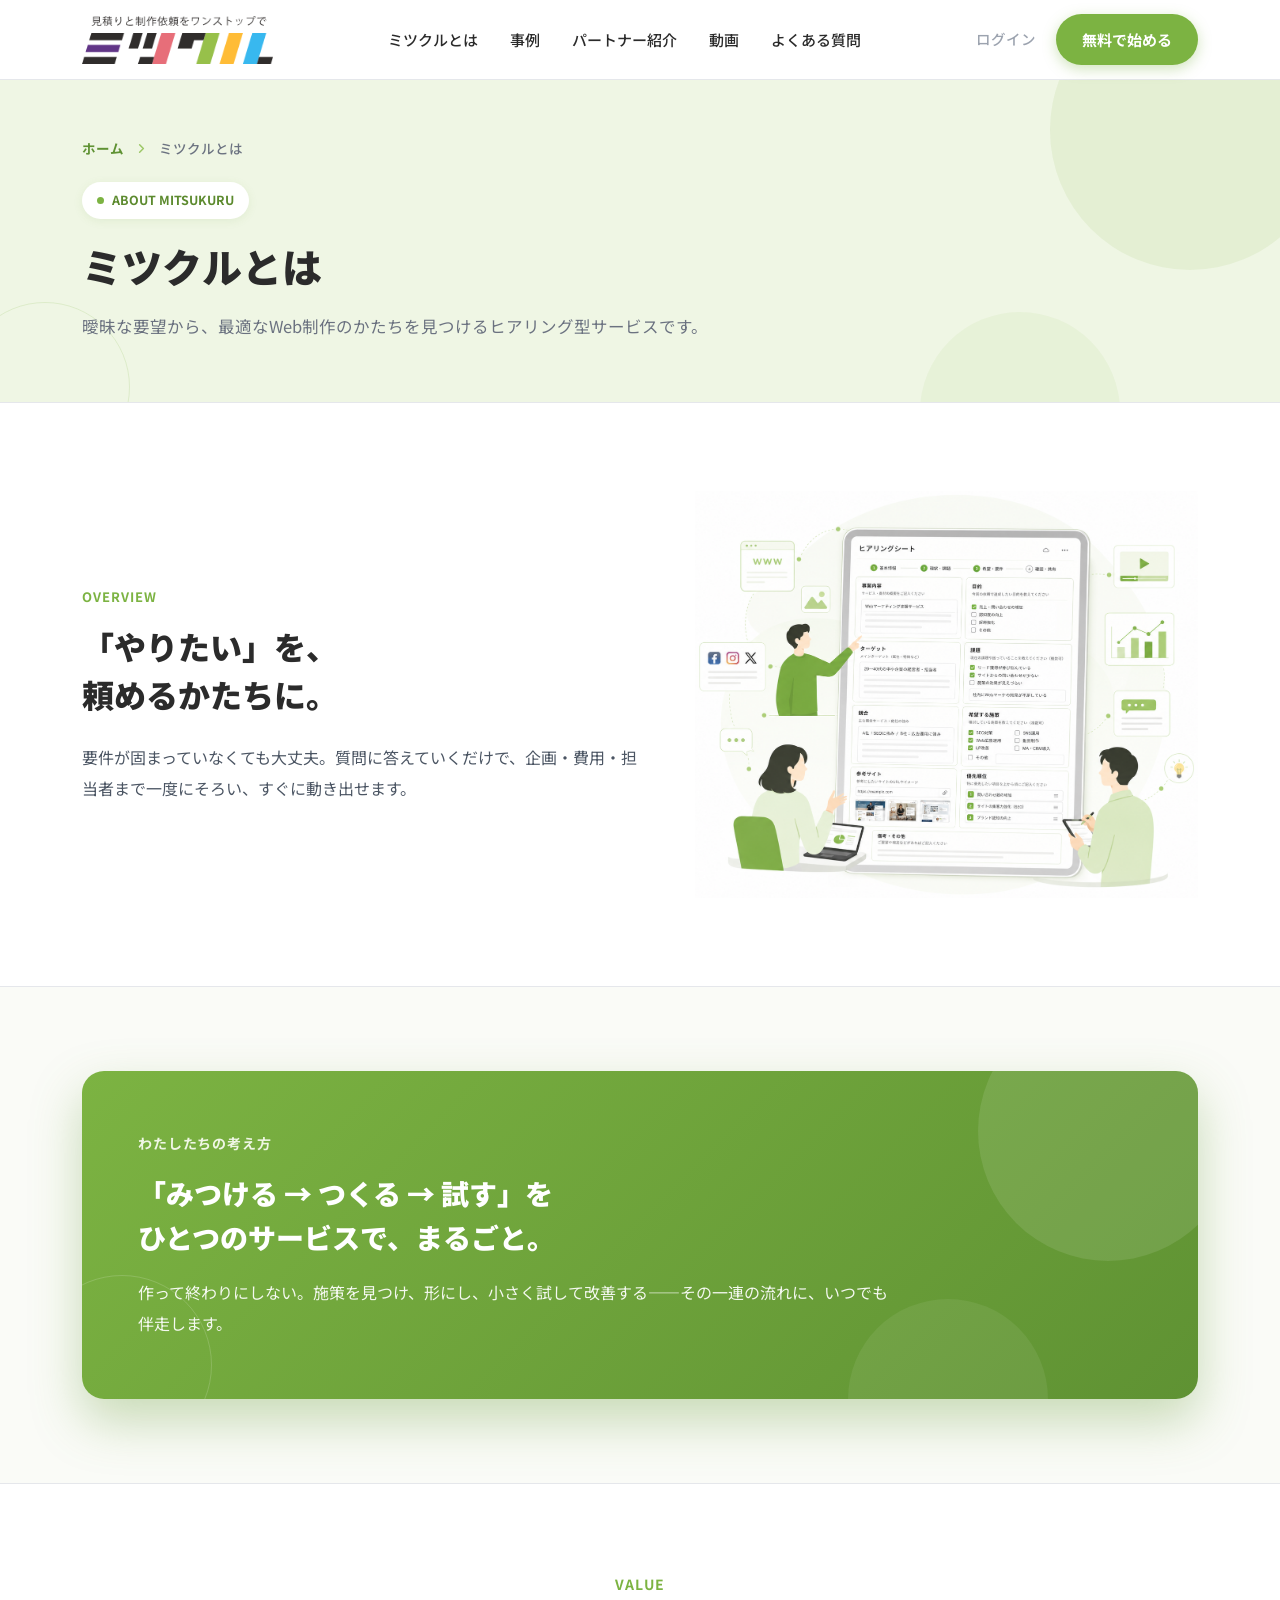
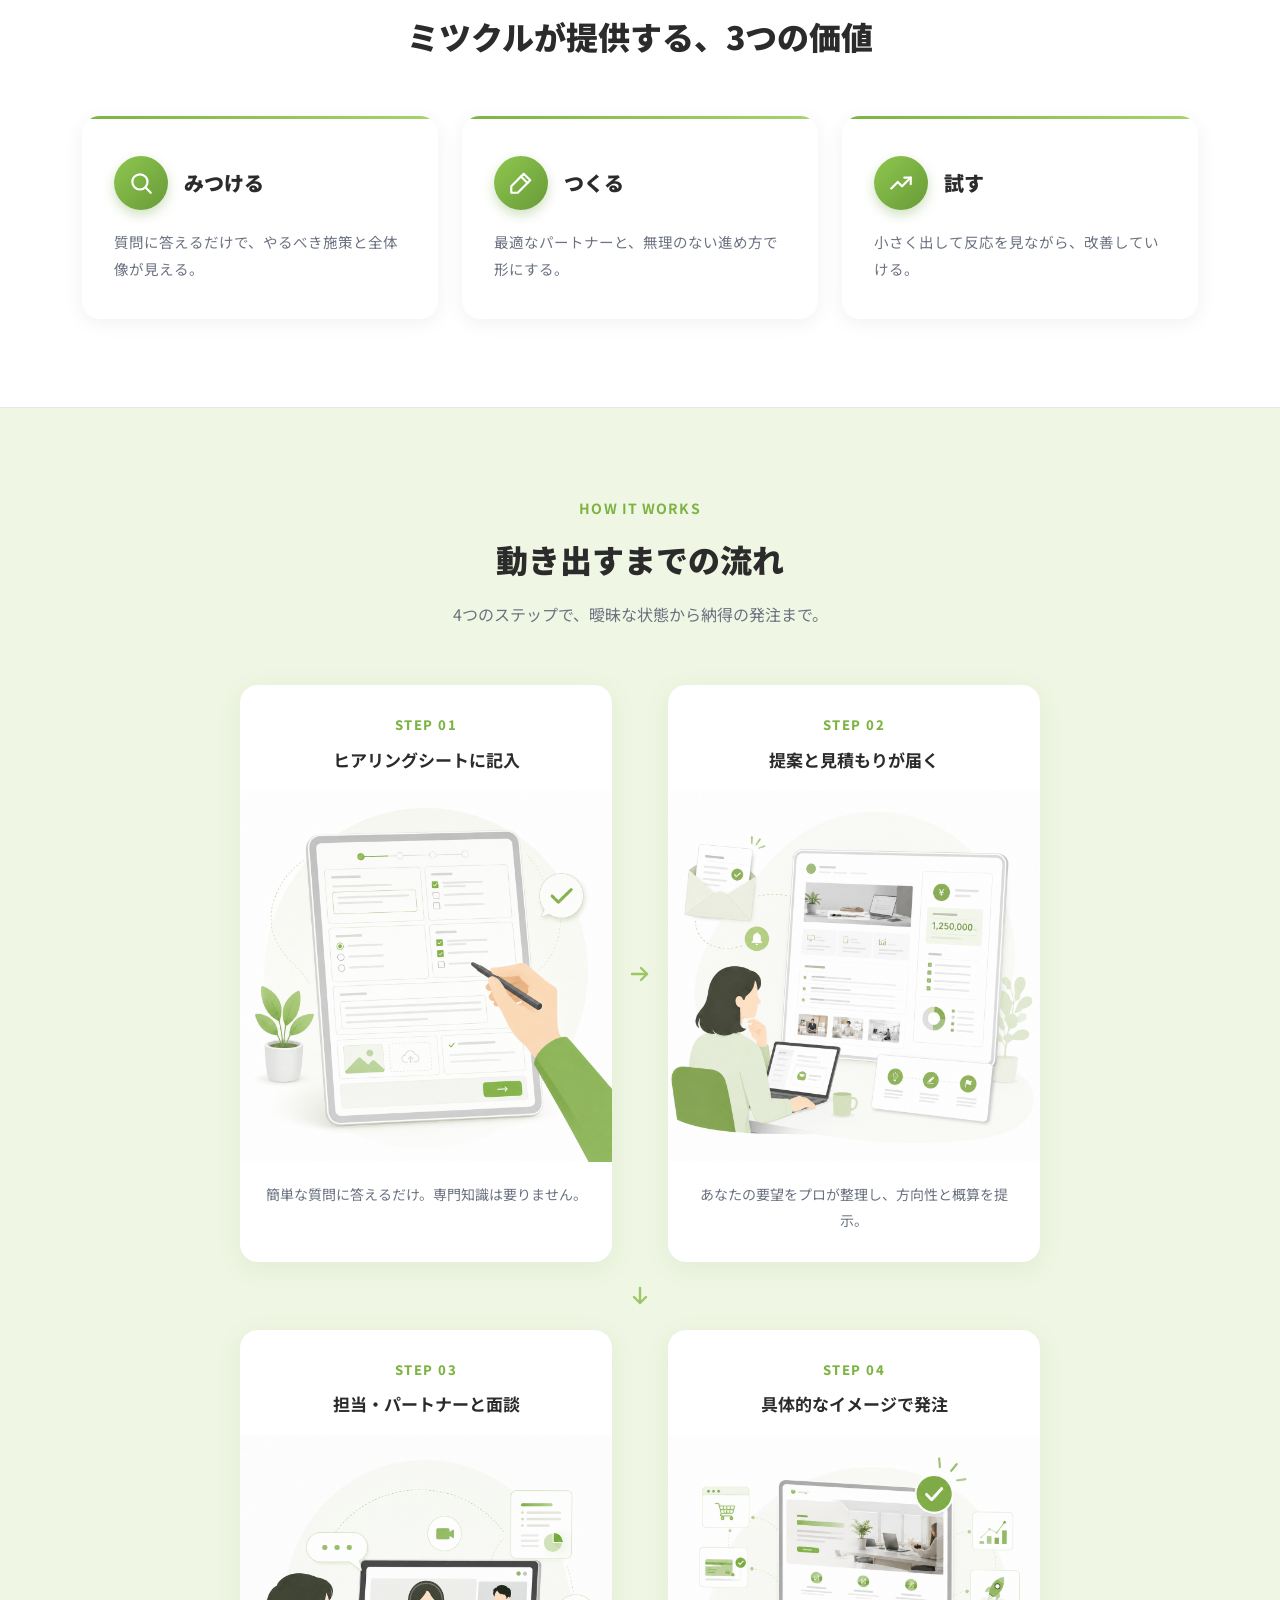
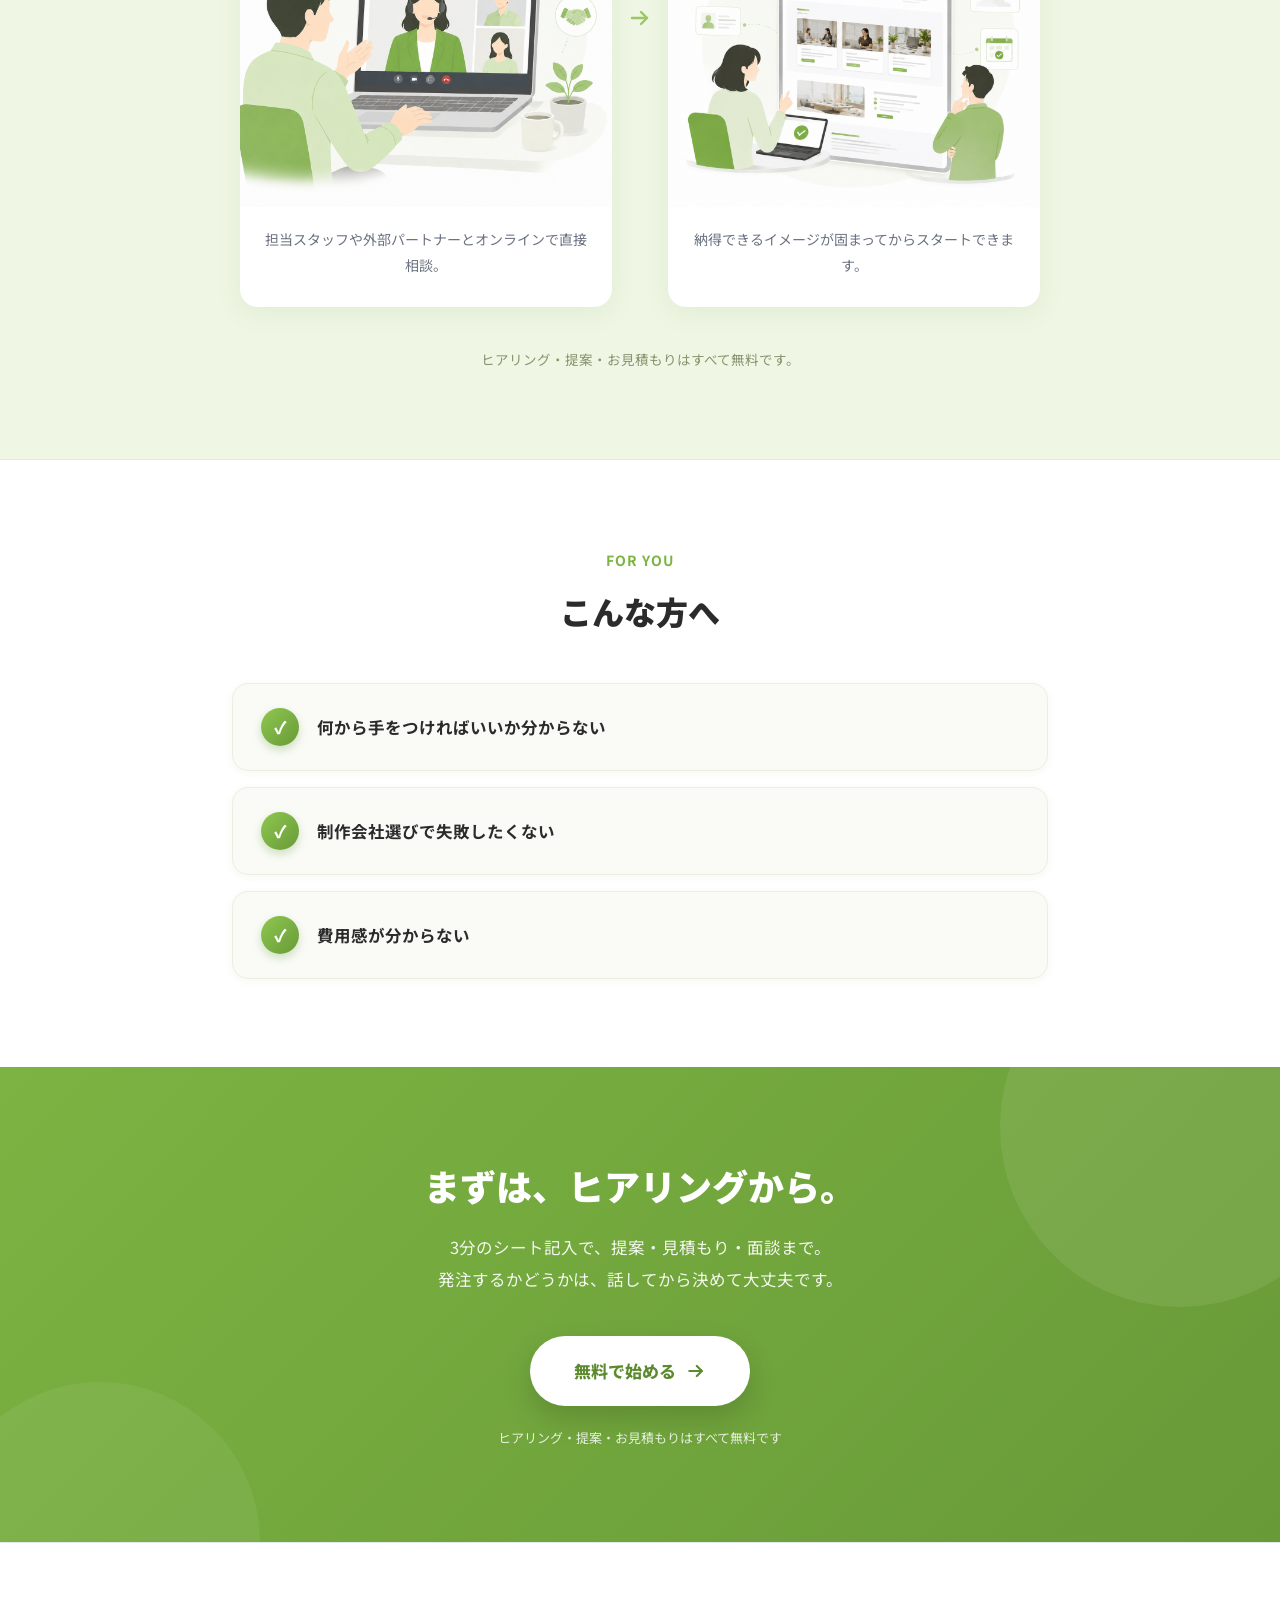
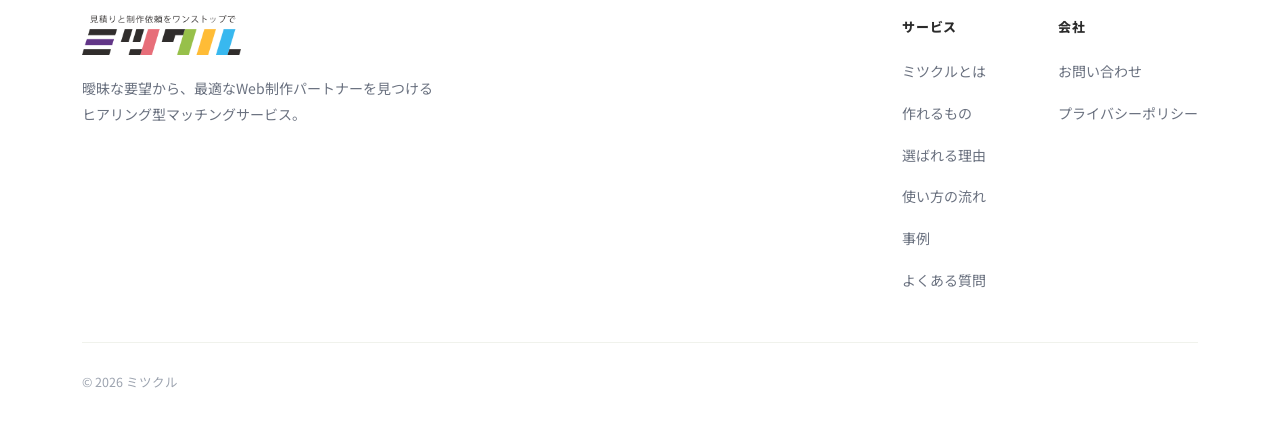
==== about.html @ 170dd008 "下層12ページを実装＋全ページのナビ／内部リンクを統一 公式ハンドオフバンドルの各 .dc.html（dc-runtime／support.js 依存）を、 support.js に依存しないクリーン" ====
<!DOCTYPE html>
<html lang="ja">
<head>
<meta charset="UTF-8">
<meta name="viewport" content="width=device-width, initial-scale=1.0">
<title>ミツクルとは｜ミツクル</title>
<link rel="preconnect" href="https://fonts.googleapis.com">
<link rel="preconnect" href="https://fonts.gstatic.com" crossorigin>
<link href="https://fonts.googleapis.com/css2?family=Noto+Sans+JP:wght@400;500;700;900&display=swap" rel="stylesheet">
<link rel="stylesheet" href="new_styles.css">
<style>
.about-overview { display: grid; grid-template-columns: 1.05fr 0.95fr; gap: 56px; align-items: center; }
.value-grid { display: grid; grid-template-columns: repeat(3, 1fr); gap: 24px; }
.flowgrid { max-width: 800px; margin: 0 auto; }
.flowrow { display: flex; align-items: stretch; justify-content: center; gap: 0; }
.flowrow .step { flex: 1 1 0; min-width: 0; }
.flowrow .arrow { flex: 0 0 56px; display: flex; align-items: center; justify-content: center; color: #9CC766; }
.flowdown { display: flex; align-items: center; justify-content: center; color: #9CC766; padding: 22px 0; }
@media (max-width: 880px) {
    .about-overview { grid-template-columns: 1fr; gap: 40px; }
    .value-grid { grid-template-columns: 1fr; }
  }
@media (max-width: 600px) {
    .flowrow { flex-direction: column; gap: 0; }
    .flowrow .step { flex: 1 1 auto; width: 100%; min-width: 0; }
    .flowrow .arrow { flex-basis: auto; padding: 12px 0; transform: rotate(90deg); }
    .flowdown { padding: 12px 0; transform: rotate(90deg); }
  }
</style>
</head>
<body>
<div style="font-family: 'Noto Sans JP', sans-serif; color: #2B2B2B; background: #ffffff; line-height: 1.8; -webkit-font-smoothing: antialiased;">

  <!-- ============ HEADER（グローバルナビ）============ -->
  <header style="position: sticky; top: 0; z-index: 50; background: rgba(255,255,255,0.88); backdrop-filter: blur(10px); border-bottom: 1px solid #E5E7EB;">
    <div style="max-width: 1180px; margin: 0 auto; padding: 14px 32px; display: flex; align-items: center; justify-content: space-between; gap: 28px;">
      <a href="index.html" style="display: flex; align-items: center; text-decoration: none; flex: none;">
        <img src="assets/logo.png" alt="ミツクル — 見積りと制作依頼をワンストップで" style="height: 48px; width: auto; display: block;">
      </a>

      <!-- 中央：メインナビ（デスクトップ） -->
      <nav class="gnav-desktop" style="display: flex; align-items: center; gap: 32px; font-size: 15px; font-weight: 500;">
        <a href="index.html" style="color: #2B2B2B; text-decoration: none; transition: color .18s ease;" style-hover="color: #7CB342;">ミツクルとは</a>
        <a href="cases.html" style="color: #2B2B2B; text-decoration: none; transition: color .18s ease;" style-hover="color: #7CB342;">事例</a>
        <a href="partners.html" style="color: #2B2B2B; text-decoration: none; transition: color .18s ease;" style-hover="color: #7CB342;">パートナー紹介</a>
        <a href="videos.html" style="color: #2B2B2B; text-decoration: none; transition: color .18s ease;" style-hover="color: #7CB342;">動画</a>
        <a href="index.html#faq" style="color: #2B2B2B; text-decoration: none; transition: color .18s ease;" style-hover="color: #7CB342;">よくある質問</a>
      </nav>

      <!-- 右側（デスクトップ） -->
      <div class="gnav-actions" style="display: flex; align-items: center; gap: 20px; flex: none;">
        <a href="login.html" style="font-size: 14.5px; font-weight: 500; color: #9CA3AF; text-decoration: none; transition: color .18s ease;" style-hover="color: #7CB342;">ログイン</a>
        <a href="hearing.html" style="font-size: 15px; font-weight: 700; color: #ffffff; background: #7CB342; padding: 12px 26px; border-radius: 9999px; text-decoration: none; box-shadow: 0 4px 14px rgba(124,179,66,0.35); transition: background .18s ease;" style-hover="background: #689A38;">無料で始める</a>
      </div>

      <!-- ハンバーガー（モバイル） -->
      <button type="button" aria-label="メニューを開く" aria-expanded="false" class="gnav-burger" style="display: none; flex: none; width: 44px; height: 44px; align-items: center; justify-content: center; background: transparent; border: none; cursor: pointer; padding: 0;">
        <span style="position: relative; display: block; width: 24px; height: 18px;">
          <span style="position: absolute; left: 0; top: 0px; width: 24px; height: 2.5px; border-radius: 2px; background: #2B2B2B; transition: transform .25s ease, top .25s ease, opacity .2s ease; transform: rotate(0deg);"></span>
          <span style="position: absolute; left: 0; top: 8px; width: 24px; height: 2.5px; border-radius: 2px; background: #2B2B2B; transition: opacity .2s ease; opacity: 1;"></span>
          <span style="position: absolute; left: 0; top: 16px; width: 24px; height: 2.5px; border-radius: 2px; background: #2B2B2B; transition: transform .25s ease, top .25s ease; transform: rotate(0deg);"></span>
        </span>
      </button>
    </div>

    <!-- モバイルメニュー（開閉） -->
    <div class="gnav-mobile" style="display: none; border-top: 1px solid #E5E7EB; background: #ffffff;">
      <nav style="max-width: 1180px; margin: 0 auto; padding: 12px 24px 24px; display: flex; flex-direction: column;">
        <a href="index.html" style="font-size: 16px; font-weight: 600; color: #2B2B2B; text-decoration: none; padding: 15px 6px; border-bottom: 1px solid #F0F2EC; transition: color .18s ease;" style-hover="color: #7CB342;">ミツクルとは</a>
        <a href="cases.html" style="font-size: 16px; font-weight: 600; color: #2B2B2B; text-decoration: none; padding: 15px 6px; border-bottom: 1px solid #F0F2EC; transition: color .18s ease;" style-hover="color: #7CB342;">事例</a>
        <a href="partners.html" style="font-size: 16px; font-weight: 600; color: #2B2B2B; text-decoration: none; padding: 15px 6px; border-bottom: 1px solid #F0F2EC; transition: color .18s ease;" style-hover="color: #7CB342;">パートナー紹介</a>
        <a href="videos.html" style="font-size: 16px; font-weight: 600; color: #2B2B2B; text-decoration: none; padding: 15px 6px; border-bottom: 1px solid #F0F2EC; transition: color .18s ease;" style-hover="color: #7CB342;">動画</a>
        <a href="index.html#faq" style="font-size: 16px; font-weight: 600; color: #2B2B2B; text-decoration: none; padding: 15px 6px; border-bottom: 1px solid #F0F2EC; transition: color .18s ease;" style-hover="color: #7CB342;">よくある質問</a>
        <a href="login.html" style="font-size: 16px; font-weight: 500; color: #9CA3AF; text-decoration: none; padding: 15px 6px; transition: color .18s ease;" style-hover="color: #7CB342;">ログイン</a>
        <a href="hearing.html" style="margin-top: 14px; text-align: center; font-size: 16px; font-weight: 700; color: #ffffff; background: #7CB342; padding: 15px 26px; border-radius: 9999px; text-decoration: none; box-shadow: 0 4px 14px rgba(124,179,66,0.35);" style-hover="background: #689A38;">無料で始める</a>
      </nav>
    </div>
  </header>

  <!-- ============ ページヘッダー（タイトル + パンくず）============ -->
  <section style="position: relative; overflow: hidden; background: #EFF6E4; border-bottom: 1px solid #E5E7EB;">
    <div style="position: absolute; top: -90px; right: -50px; width: 280px; height: 280px; border-radius: 50%; background: rgba(124,179,66,0.10); pointer-events: none;"></div>
    <div style="position: absolute; bottom: -110px; right: 160px; width: 200px; height: 200px; border-radius: 50%; background: rgba(124,179,66,0.07); pointer-events: none;"></div>
    <div style="position: absolute; bottom: -70px; left: -40px; width: 170px; height: 170px; border-radius: 50%; border: 1.5px solid rgba(124,179,66,0.16); pointer-events: none;"></div>
    <div style="position: relative; z-index: 1; max-width: 1180px; margin: 0 auto; padding: 56px 32px 60px;">
      <nav aria-label="パンくずリスト" style="display: flex; align-items: center; gap: 10px; font-size: 13.5px; font-weight: 500; color: #6B7280; margin-bottom: 22px;">
        <a href="index.html" style="color: #5F9233; text-decoration: none; font-weight: 700;" style-hover="text-decoration: underline;">ホーム</a>
        <svg width="15" height="15" viewBox="0 0 24 24" fill="none" stroke="#9CC766" stroke-width="2.4" stroke-linecap="round" stroke-linejoin="round" aria-hidden="true"><polyline points="9 6 15 12 9 18"></polyline></svg>
        <span style="color: #6B7280;">ミツクルとは</span>
      </nav>
      <div style="display: inline-flex; align-items: center; gap: 8px; background: #ffffff; color: #5C8A2E; font-size: 12.5px; font-weight: 700; padding: 7px 15px; border-radius: 9999px; margin-bottom: 18px; box-shadow: 0 2px 10px rgba(104,154,56,0.10);">
        <span style="width: 7px; height: 7px; border-radius: 50%; background: #7CB342;"></span>
        ABOUT MITSUKURU
      </div>
      <h1 style="font-size: 40px; font-weight: 900; line-height: 1.45; letter-spacing: 0.005em; margin: 0 0 16px;">ミツクルとは</h1>
      <p style="font-size: 16.5px; color: #6B7280; line-height: 1.9; margin: 0; max-width: 640px;">曖昧な要望から、最適なWeb制作のかたちを見つけるヒアリング型サービスです。</p>
    </div>
  </section>

  <!-- ============ 概要 ============ -->
  <section style="background: #ffffff;">
    <div style="max-width: 1180px; margin: 0 auto; padding: 88px 32px;">
      <div class="about-overview">
        <div>
          <div style="font-size: 13px; font-weight: 700; color: #7CB342; letter-spacing: 0.08em; margin-bottom: 14px;">OVERVIEW</div>
          <h2 style="font-size: 32px; font-weight: 900; line-height: 1.5; margin: 0 0 24px;">「やりたい」を、<br>頼めるかたちに。</h2>
          <p style="font-size: 16px; color: #4B5563; line-height: 1.95; margin: 0;">要件が固まっていなくても大丈夫。質問に答えていくだけで、企画・費用・担当者まで一度にそろい、すぐに動き出せます。</p>
        </div>
        <div style="position: relative;">
          <img src="assets/hero-illustration-trim.png" alt="ヒアリングシートを囲んでパートナーと協業し、成果物につなげていく様子" style="width: 100%; height: auto; display: block;">
        </div>
      </div>
    </div>
  </section>

  <!-- ============ 思想 ============ -->
  <section style="background: #FAFBF7; border-top: 1px solid #E5E7EB; border-bottom: 1px solid #E5E7EB;">
    <div style="max-width: 1180px; margin: 0 auto; padding: 84px 32px;">
      <div style="position: relative; overflow: hidden; background: linear-gradient(135deg, #7CB342 0%, #5F9233 100%); border-radius: 22px; padding: 60px 56px; box-shadow: 0 22px 50px rgba(104,154,56,0.34);">
        <div style="position: absolute; top: -70px; right: -40px; width: 260px; height: 260px; border-radius: 50%; background: rgba(255,255,255,0.10); pointer-events: none;"></div>
        <div style="position: absolute; bottom: -100px; right: 150px; width: 200px; height: 200px; border-radius: 50%; background: rgba(255,255,255,0.07); pointer-events: none;"></div>
        <div style="position: absolute; bottom: -56px; left: -50px; width: 180px; height: 180px; border-radius: 50%; border: 1.5px solid rgba(255,255,255,0.16); pointer-events: none;"></div>
        <div style="position: relative; z-index: 1; max-width: 760px;">
          <div style="font-size: 14px; font-weight: 700; color: #EFF6E4; letter-spacing: 0.06em; margin-bottom: 16px;">わたしたちの考え方</div>
          <p style="font-size: 28px; font-weight: 900; line-height: 1.55; color: #ffffff; margin: 0 0 18px;">「みつける → つくる → 試す」を<br>ひとつのサービスで、まるごと。</p>
          <p style="font-size: 16px; line-height: 1.95; color: rgba(255,255,255,0.92); margin: 0;">作って終わりにしない。施策を見つけ、形にし、小さく試して改善する——その一連の流れに、いつでも伴走します。</p>
        </div>
      </div>
    </div>
  </section>

  <!-- ============ 提供価値（3つの価値）============ -->
  <section style="background: #ffffff;">
    <div style="max-width: 1180px; margin: 0 auto; padding: 88px 32px;">
      <div style="text-align: center; margin-bottom: 56px;">
        <div style="font-size: 14px; font-weight: 700; color: #7CB342; letter-spacing: 0.08em; margin-bottom: 14px;">VALUE</div>
        <h2 style="font-size: 32px; font-weight: 900; line-height: 1.5; margin: 0;">ミツクルが提供する、3つの価値</h2>
      </div>
      <div class="value-grid">

        <!-- みつける -->
        <div style="position: relative; overflow: hidden; background: #ffffff; border-radius: 18px; padding: 40px 32px 36px; box-shadow: 0 4px 20px rgba(0,0,0,0.06); transition: box-shadow .28s ease, transform .28s ease;" style-hover="box-shadow: 0 16px 36px rgba(124,179,66,0.20); transform: translateY(-4px);"><div style="position: absolute; top: 0; left: 0; right: 0; height: 3px; background: linear-gradient(90deg, #7CB342 0%, #A8D26C 100%);"></div>
          <div style="display: flex; align-items: center; gap: 16px; margin-bottom: 18px;">
            <div style="flex: none; width: 54px; height: 54px; border-radius: 50%; background: linear-gradient(135deg, #8FC74F 0%, #689A38 100%); box-shadow: 0 5px 12px rgba(104,154,56,0.30); display: flex; align-items: center; justify-content: center;">
              <svg width="26" height="26" viewBox="0 0 24 24" fill="none" stroke="#ffffff" stroke-width="2" stroke-linecap="round" stroke-linejoin="round"><circle cx="11" cy="11" r="7"></circle><line x1="16" y1="16" x2="21" y2="21"></line></svg>
            </div>
            <h3 style="font-size: 20px; font-weight: 900; margin: 0;">みつける</h3>
          </div>
          <p style="font-size: 14.5px; color: #6B7280; line-height: 1.9; margin: 0;">質問に答えるだけで、やるべき施策と全体像が見える。</p>
        </div>

        <!-- つくる -->
        <div style="position: relative; overflow: hidden; background: #ffffff; border-radius: 18px; padding: 40px 32px 36px; box-shadow: 0 4px 20px rgba(0,0,0,0.06); transition: box-shadow .28s ease, transform .28s ease;" style-hover="box-shadow: 0 16px 36px rgba(124,179,66,0.20); transform: translateY(-4px);"><div style="position: absolute; top: 0; left: 0; right: 0; height: 3px; background: linear-gradient(90deg, #7CB342 0%, #A8D26C 100%);"></div>
          <div style="display: flex; align-items: center; gap: 16px; margin-bottom: 18px;">
            <div style="flex: none; width: 54px; height: 54px; border-radius: 50%; background: linear-gradient(135deg, #8FC74F 0%, #689A38 100%); box-shadow: 0 5px 12px rgba(104,154,56,0.30); display: flex; align-items: center; justify-content: center;">
              <svg width="26" height="26" viewBox="0 0 24 24" fill="none" stroke="#ffffff" stroke-width="2" stroke-linecap="round" stroke-linejoin="round"><path d="M14.5 3.5 L20.5 9.5 L9 21 L3 21 L3 15 Z"></path><line x1="12" y1="6" x2="18" y2="12"></line></svg>
            </div>
            <h3 style="font-size: 20px; font-weight: 900; margin: 0;">つくる</h3>
          </div>
          <p style="font-size: 14.5px; color: #6B7280; line-height: 1.9; margin: 0;">最適なパートナーと、無理のない進め方で形にする。</p>
        </div>

        <!-- 試す -->
        <div style="position: relative; overflow: hidden; background: #ffffff; border-radius: 18px; padding: 40px 32px 36px; box-shadow: 0 4px 20px rgba(0,0,0,0.06); transition: box-shadow .28s ease, transform .28s ease;" style-hover="box-shadow: 0 16px 36px rgba(124,179,66,0.20); transform: translateY(-4px);"><div style="position: absolute; top: 0; left: 0; right: 0; height: 3px; background: linear-gradient(90deg, #7CB342 0%, #A8D26C 100%);"></div>
          <div style="display: flex; align-items: center; gap: 16px; margin-bottom: 18px;">
            <div style="flex: none; width: 54px; height: 54px; border-radius: 50%; background: linear-gradient(135deg, #8FC74F 0%, #689A38 100%); box-shadow: 0 5px 12px rgba(104,154,56,0.30); display: flex; align-items: center; justify-content: center;">
              <svg width="26" height="26" viewBox="0 0 24 24" fill="none" stroke="#ffffff" stroke-width="2" stroke-linecap="round" stroke-linejoin="round"><polyline points="3 17 9 11 13 15 21 7"></polyline><polyline points="15 7 21 7 21 13"></polyline></svg>
            </div>
            <h3 style="font-size: 20px; font-weight: 900; margin: 0;">試す</h3>
          </div>
          <p style="font-size: 14.5px; color: #6B7280; line-height: 1.9; margin: 0;">小さく出して反応を見ながら、改善していける。</p>
        </div>

      </div>
    </div>
  </section>

  <!-- ============ 流れ ============ -->
  <section style="background: #EFF6E4; border-top: 1px solid #E5E7EB; border-bottom: 1px solid #E5E7EB;">
    <div style="max-width: 1180px; margin: 0 auto; padding: 88px 32px;">
      <div style="text-align: center; margin-bottom: 56px;">
        <div style="font-size: 14px; font-weight: 700; color: #7CB342; letter-spacing: 0.08em; margin-bottom: 14px;">HOW IT WORKS</div>
        <h2 style="font-size: 32px; font-weight: 900; line-height: 1.5; margin: 0 0 16px;">動き出すまでの流れ</h2>
        <p style="font-size: 16px; color: #6B7280; line-height: 1.9; margin: 0;">4つのステップで、曖昧な状態から納得の発注まで。</p>
      </div>

      <div class="flowgrid">
        <div class="flowrow">
          <div class="step" style="display: flex; flex-direction: column; overflow: hidden; background: #ffffff; border-radius: 18px; box-shadow: 0 6px 24px rgba(104,154,56,0.10);">
            <div style="text-align: center; padding: 28px 22px 18px;">
              <div style="font-size: 13px; font-weight: 800; letter-spacing: 0.12em; color: #7CB342; margin-bottom: 10px;">STEP 01</div>
              <h3 style="font-size: 17px; font-weight: 700; line-height: 1.5; margin: 0; word-break: keep-all;">ヒアリングシートに記入</h3>
            </div>
            <div style="width: 100%; overflow: hidden; background: #F6FAEF;">
              <img src="assets/step-01.png" alt="タブレットにペンでヒアリングシートを記入するイメージ" style="width: 100%; height: auto; display: block;">
            </div>
            <p style="text-align: center; padding: 20px 22px 28px; font-size: 14px; color: #6B7280; line-height: 1.85; margin: 0;">簡単な質問に答えるだけ。専門知識は要りません。</p>
          </div>
          <div class="arrow" aria-hidden="true">
            <svg width="24" height="24" viewBox="0 0 24 24" fill="none" stroke="currentColor" stroke-width="2.4" stroke-linecap="round" stroke-linejoin="round"><line x1="4" y1="12" x2="19" y2="12"></line><polyline points="13 6 19 12 13 18"></polyline></svg>
          </div>
          <div class="step" style="display: flex; flex-direction: column; overflow: hidden; background: #ffffff; border-radius: 18px; box-shadow: 0 6px 24px rgba(104,154,56,0.10);">
            <div style="text-align: center; padding: 28px 22px 18px;">
              <div style="font-size: 13px; font-weight: 800; letter-spacing: 0.12em; color: #7CB342; margin-bottom: 10px;">STEP 02</div>
              <h3 style="font-size: 17px; font-weight: 700; line-height: 1.5; margin: 0; word-break: keep-all;">提案と見積もりが届く</h3>
            </div>
            <div style="width: 100%; overflow: hidden; background: #F6FAEF;">
              <img src="assets/step-02.png" alt="提案画面と見積金額が表示されたイメージ" style="width: 100%; height: auto; display: block;">
            </div>
            <p style="text-align: center; padding: 20px 22px 28px; font-size: 14px; color: #6B7280; line-height: 1.85; margin: 0;">あなたの要望をプロが整理し、方向性と概算を提示。</p>
          </div>
        </div>

        <div class="flowdown" aria-hidden="true">
          <svg width="24" height="24" viewBox="0 0 24 24" fill="none" stroke="currentColor" stroke-width="2.4" stroke-linecap="round" stroke-linejoin="round"><line x1="12" y1="4" x2="12" y2="19"></line><polyline points="6 13 12 19 18 13"></polyline></svg>
        </div>

        <div class="flowrow">
          <div class="step" style="display: flex; flex-direction: column; overflow: hidden; background: #ffffff; border-radius: 18px; box-shadow: 0 6px 24px rgba(104,154,56,0.10);">
            <div style="text-align: center; padding: 28px 22px 18px;">
              <div style="font-size: 13px; font-weight: 800; letter-spacing: 0.12em; color: #7CB342; margin-bottom: 10px;">STEP 03</div>
              <h3 style="font-size: 17px; font-weight: 700; line-height: 1.5; margin: 0; word-break: keep-all;">担当・パートナーと面談</h3>
            </div>
            <div style="width: 100%; overflow: hidden; background: #F6FAEF;">
              <img src="assets/step-03.png" alt="ビデオ通話で面談しているイメージ" style="width: 100%; height: auto; display: block;">
            </div>
            <p style="text-align: center; padding: 20px 22px 28px; font-size: 14px; color: #6B7280; line-height: 1.85; margin: 0;">担当スタッフや外部パートナーとオンラインで直接相談。</p>
          </div>
          <div class="arrow" aria-hidden="true">
            <svg width="24" height="24" viewBox="0 0 24 24" fill="none" stroke="currentColor" stroke-width="2.4" stroke-linecap="round" stroke-linejoin="round"><line x1="4" y1="12" x2="19" y2="12"></line><polyline points="13 6 19 12 13 18"></polyline></svg>
          </div>
          <div class="step" style="display: flex; flex-direction: column; overflow: hidden; background: #ffffff; border-radius: 18px; box-shadow: 0 6px 24px rgba(104,154,56,0.10);">
            <div style="text-align: center; padding: 28px 22px 18px;">
              <div style="font-size: 13px; font-weight: 800; letter-spacing: 0.12em; color: #7CB342; margin-bottom: 10px;">STEP 04</div>
              <h3 style="font-size: 17px; font-weight: 700; line-height: 1.5; margin: 0; word-break: keep-all;">具体的なイメージで発注</h3>
            </div>
            <div style="width: 100%; overflow: hidden; background: #F6FAEF;">
              <img src="assets/step-04.png" alt="2人で完成イメージを確認しているイメージ" style="width: 100%; height: auto; display: block;">
            </div>
            <p style="text-align: center; padding: 20px 22px 28px; font-size: 14px; color: #6B7280; line-height: 1.85; margin: 0;">納得できるイメージが固まってからスタートできます。</p>
          </div>
        </div>
      </div>

      <p style="text-align: center; font-size: 13.5px; color: #88936F; margin: 40px 0 0;">ヒアリング・提案・お見積もりはすべて無料です。</p>
    </div>
  </section>

  <!-- ============ こんな方へ（チェックリスト）============ -->
  <section style="background: #ffffff;">
    <div style="max-width: 880px; margin: 0 auto; padding: 88px 32px;">
      <div style="text-align: center; margin-bottom: 48px;">
        <div style="font-size: 14px; font-weight: 700; color: #7CB342; letter-spacing: 0.08em; margin-bottom: 14px;">FOR YOU</div>
        <h2 style="font-size: 32px; font-weight: 900; line-height: 1.5; margin: 0;">こんな方へ</h2>
      </div>
      <div style="display: flex; flex-direction: column; gap: 16px;">
        <div style="display: flex; align-items: center; gap: 18px; background: #FAFBF7; border: 1px solid #EAEFE0; border-radius: 16px; padding: 24px 28px; box-shadow: 0 2px 10px rgba(104,154,56,0.06);">
          <span style="flex: none; width: 38px; height: 38px; border-radius: 50%; background: linear-gradient(135deg, #8FC74F 0%, #689A38 100%); color: #ffffff; display: flex; align-items: center; justify-content: center; font-size: 17px; font-weight: 900; box-shadow: 0 4px 10px rgba(104,154,56,0.30);">✓</span>
          <span style="font-size: 16.5px; font-weight: 700; color: #2B2B2B; line-height: 1.6;">何から手をつければいいか分からない</span>
        </div>
        <div style="display: flex; align-items: center; gap: 18px; background: #FAFBF7; border: 1px solid #EAEFE0; border-radius: 16px; padding: 24px 28px; box-shadow: 0 2px 10px rgba(104,154,56,0.06);">
          <span style="flex: none; width: 38px; height: 38px; border-radius: 50%; background: linear-gradient(135deg, #8FC74F 0%, #689A38 100%); color: #ffffff; display: flex; align-items: center; justify-content: center; font-size: 17px; font-weight: 900; box-shadow: 0 4px 10px rgba(104,154,56,0.30);">✓</span>
          <span style="font-size: 16.5px; font-weight: 700; color: #2B2B2B; line-height: 1.6;">制作会社選びで失敗したくない</span>
        </div>
        <div style="display: flex; align-items: center; gap: 18px; background: #FAFBF7; border: 1px solid #EAEFE0; border-radius: 16px; padding: 24px 28px; box-shadow: 0 2px 10px rgba(104,154,56,0.06);">
          <span style="flex: none; width: 38px; height: 38px; border-radius: 50%; background: linear-gradient(135deg, #8FC74F 0%, #689A38 100%); color: #ffffff; display: flex; align-items: center; justify-content: center; font-size: 17px; font-weight: 900; box-shadow: 0 4px 10px rgba(104,154,56,0.30);">✓</span>
          <span style="font-size: 16.5px; font-weight: 700; color: #2B2B2B; line-height: 1.6;">費用感が分からない</span>
        </div>
      </div>
    </div>
  </section>

  <!-- ============ 末尾CTA（トップページから継承）============ -->
  <section style="position: relative; overflow: hidden; background: linear-gradient(135deg, #7CB342 0%, #689A38 100%);">
    <div style="position: absolute; top: -120px; right: -80px; width: 360px; height: 360px; border-radius: 50%; background: rgba(255,255,255,0.08); pointer-events: none;"></div>
    <div style="position: absolute; bottom: -160px; left: -60px; width: 320px; height: 320px; border-radius: 50%; background: rgba(255,255,255,0.06); pointer-events: none;"></div>
    <div style="position: relative; z-index: 1; max-width: 760px; margin: 0 auto; padding: 92px 32px; text-align: center;">
      <h2 style="font-size: 36px; font-weight: 900; line-height: 1.45; color: #ffffff; margin: 0 0 20px;">まずは、ヒアリングから。</h2>
      <p style="font-size: 16.5px; line-height: 1.95; color: rgba(255,255,255,0.92); margin: 0 0 40px;">3分のシート記入で、提案・見積もり・面談まで。<br>発注するかどうかは、話してから決めて大丈夫です。</p>
      <a href="hearing.html" style="display: inline-flex; align-items: center; gap: 10px; background: #ffffff; color: #5C8A2E; font-size: 17px; font-weight: 800; text-decoration: none; padding: 20px 44px; border-radius: 9999px; box-shadow: 0 12px 30px rgba(0,0,0,0.16); transition: transform .2s ease, box-shadow .2s ease;" style-hover="transform: translateY(-3px); box-shadow: 0 18px 40px rgba(0,0,0,0.22);">
        無料で始める
        <svg width="20" height="20" viewBox="0 0 24 24" fill="none" stroke="currentColor" stroke-width="2.6" stroke-linecap="round" stroke-linejoin="round"><line x1="4" y1="12" x2="19" y2="12"></line><polyline points="13 6 19 12 13 18"></polyline></svg>
      </a>
      <p style="font-size: 13px; color: rgba(255,255,255,0.82); margin: 20px 0 0;">ヒアリング・提案・お見積もりはすべて無料です</p>
    </div>
  </section>

  <!-- ============ FOOTER（トップページから継承）============ -->
  <footer style="background: #ffffff; border-top: 1px solid #E5E7EB;">
    <div style="max-width: 1180px; margin: 0 auto; padding: 72px 32px 40px;">
      <div class="footer-grid">
        <div style="max-width: 360px;">
          <img src="assets/logo.png" alt="ミツクル" style="height: 40px; width: auto; display: block; margin-bottom: 20px;">
          <p style="font-size: 14px; color: #6B7280; line-height: 1.9; margin: 0;">曖昧な要望から、最適なWeb制作パートナーを見つけるヒアリング型マッチングサービス。</p>
        </div>
        <div class="footer-links">
          <div>
            <div style="font-size: 13px; font-weight: 800; letter-spacing: 0.06em; color: #2B2B2B; margin-bottom: 18px;">サービス</div>
            <ul style="list-style: none; margin: 0; padding: 0; display: flex; flex-direction: column; gap: 13px;">
              <li><a href="about.html" style="font-size: 14px; color: #6B7280; text-decoration: none; transition: color .18s ease;" style-hover="color: #7CB342;">ミツクルとは</a></li>
              <li><a href="#" style="font-size: 14px; color: #6B7280; text-decoration: none; transition: color .18s ease;" style-hover="color: #7CB342;">作れるもの</a></li>
              <li><a href="#" style="font-size: 14px; color: #6B7280; text-decoration: none; transition: color .18s ease;" style-hover="color: #7CB342;">選ばれる理由</a></li>
              <li><a href="#" style="font-size: 14px; color: #6B7280; text-decoration: none; transition: color .18s ease;" style-hover="color: #7CB342;">使い方の流れ</a></li>
              <li><a href="cases.html" style="font-size: 14px; color: #6B7280; text-decoration: none; transition: color .18s ease;" style-hover="color: #7CB342;">事例</a></li>
              <li><a href="index.html#faq" style="font-size: 14px; color: #6B7280; text-decoration: none; transition: color .18s ease;" style-hover="color: #7CB342;">よくある質問</a></li>
            </ul>
          </div>
          <div>
            <div style="font-size: 13px; font-weight: 800; letter-spacing: 0.06em; color: #2B2B2B; margin-bottom: 18px;">会社</div>
            <ul style="list-style: none; margin: 0; padding: 0; display: flex; flex-direction: column; gap: 13px;">
              <li><a href="#" style="font-size: 14px; color: #6B7280; text-decoration: none; transition: color .18s ease;" style-hover="color: #7CB342;">お問い合わせ</a></li>
              <li><a href="#" style="font-size: 14px; color: #6B7280; text-decoration: none; transition: color .18s ease;" style-hover="color: #7CB342;">プライバシーポリシー</a></li>
            </ul>
          </div>
        </div>
      </div>
      <div style="border-top: 1px solid #F0F2EC; margin-top: 48px; padding-top: 28px; font-size: 12.5px; color: #9CA3AF;">© 2026 ミツクル</div>
    </div>
  </footer>

</div>
<script src="script.js"></script>
</body>
</html>
---- new_styles.css ----
/* =========================================================
   ミツクル LP — styles.css
   設計：モバイルファースト（BP: 768px / 1024px、補助 600px）
   デザインシステム: .claude/skills/mitsukuru-design
   ========================================================= */

:root{
  --green:        #7CB342;
  --green-dark:   #689A38;
  --green-deep:   #5F9233;
  --green-deeper: #5C8A2E;
  --green-mid:    #9CC766;
  --green-soft:   #A8D26C;
  --green-050:    #FAFBF7;
  --green-100:    #EFF6E4;
  --green-150:    #F6FAEF;
  --green-200:    #E4F0D2;
  --line:    #E5E7EB;
  --line-2:  #EAEFE0;
  --line-3:  #F0F2EC;
  --ink:    #2B2B2B;
  --muted:  #6B7280;
  --hint:   #9CA3AF;
  --maxw:   1180px;
  --font: "Noto Sans JP", system-ui, -apple-system, sans-serif;
  --grad-badge: linear-gradient(135deg, #8FC74F 0%, #689A38 100%);
}

/* ---- reset / base ---- */
*{ box-sizing:border-box; margin:0; padding:0; }
html{ scroll-behavior:smooth; }
body{ font-family:var(--font); color:var(--ink); background:#fff; line-height:1.8; font-size:16px; -webkit-font-smoothing:antialiased; }
::selection{ background:#C9E3A6; }
img{ max-width:100%; display:block; }
a{ color:inherit; text-decoration:none; }
ul,ol{ list-style:none; }
.sprite{ position:absolute; }
:where(a,button):focus-visible{ outline:2px solid var(--green); outline-offset:3px; border-radius:6px; }
.icon{ display:inline-block; width:1em; height:1em; vertical-align:middle; flex-shrink:0; fill:none; }

/* ---- layout ---- */
.container{ max-width:var(--maxw); margin:0 auto; padding:0 20px; }
.container--narrow{ max-width:720px; }
.section{ padding:64px 0; }
.section#works{margin:0;}
.section--soft{ background:var(--green-050); border-top:1px solid var(--line); border-bottom:1px solid var(--line); }
.section--mint{ background:var(--green-100); border-top:1px solid var(--line); border-bottom:1px solid var(--line); }
.section__head{ text-align:center; margin-bottom:40px; }
.eyebrow{ font-size:13px; font-weight:700; color:var(--green); letter-spacing:.08em; margin:0 0 12px; }
.section__title,.post_content h2.section__title{ font-size:27px; font-weight:900; line-height:1.45; color:var(--ink); margin:0; }
.section__lead{ font-size:15.5px; color:var(--muted); line-height:1.9; margin:14px auto 0; max-width:640px; letter-spacing:0; }
.section__cta{ text-align:center; margin-top:44px; }

/* ---- buttons ---- */
.btn{ display:inline-flex; align-items:center; justify-content:center; gap:10px; font-weight:700; border-radius:9999px; padding:14px 30px; font-size:15px; cursor:pointer; border:none; white-space:nowrap; transition:transform .2s ease, box-shadow .2s ease, background .2s ease, color .2s ease, border-color .2s ease; }
.btn:active{ transform:translateY(0); }
.btn .icon{ width:19px; height:19px; }
.btn--sm{ padding:11px 22px; font-size:14px; }
.btn--lg{ padding:16px 36px; font-size:16px; }
.btn--xl{ padding:19px 42px; font-size:17px; font-weight:800; }
.btn--primary{ background:var(--green); color:#fff; box-shadow:0 8px 22px rgba(124,179,66,.35); }
.btn--primary:hover{ background:var(--green-dark); transform:translateY(-2px); }
.btn--grad{ background:linear-gradient(135deg, var(--green) 0%, var(--green-deep) 100%); box-shadow:0 10px 26px rgba(124,179,66,.36); }
.btn--grad:hover{ transform:translateY(-3px); box-shadow:0 16px 32px rgba(124,179,66,.42); }
.btn--ghost{ background:#fff; color:var(--ink); border:1.5px solid var(--line); box-shadow:none; }
.btn--ghost:hover{ border-color:var(--green); color:var(--green-deeper); }
.btn--white{ background:#fff; color:var(--green-deeper); box-shadow:0 12px 30px rgba(0,0,0,.14); }
.btn--white:hover{ transform:translateY(-3px); box-shadow:0 18px 40px rgba(0,0,0,.22); }
.btn-row{ display:flex; flex-wrap:wrap; gap:14px; }

/* ---- shared bits ---- */
.eyebrow + .section__title{ margin-top:0; }
.ic-badge{ flex:none; width:52px; height:52px; border-radius:50%; background:var(--grad-badge); box-shadow:0 5px 12px rgba(104,154,56,.30); display:flex; align-items:center; justify-content:center; color:#fff; }
.ic-badge .icon{ width:26px; height:26px; }
.ic-badge--sm{ width:46px; height:46px; }
.ic-badge--sm .icon{ width:23px; height:23px; }
.tag{ display:inline-block; font-size:12px; font-weight:700; color:var(--green-deep); background:var(--green-100); border-radius:999px; padding:5px 14px; }
.card-hover{ transition:box-shadow .28s ease, transform .28s ease; }

/* =========================================================
   ヘッダー
   ========================================================= */
.site-header{ position:sticky; top:0; z-index:50; background:rgba(255,255,255,.88); backdrop-filter:blur(10px); border-bottom:1px solid var(--line); }
.site-header__inner{ display:flex; align-items:center; justify-content:space-between; gap:20px; padding:14px 0; }
.logo img{ height:36px; width:auto; }
.nav{ display:none; }
.nav__list{ display:flex; align-items:center; gap:28px; font-size:15px; font-weight:500; }
.nav__list a:hover{ color:var(--green-deeper); }
.nav__sp a{ font-weight:700; }
.nav__cta{ color:#fff; }
.nav-toggle{ display:inline-flex; align-items:center; justify-content:center; background:none; border:none; color:var(--ink); cursor:pointer; padding:4px; }
.nav-toggle .icon{ width:28px; height:28px; }
.nav-toggle__close{ display:none; }
.site-header.is-nav-open .nav-toggle__open{ display:none; }
.site-header.is-nav-open .nav-toggle__close{ display:inline-block; }

@media (max-width:767.98px){
  .site-header.is-nav-open .nav{ display:block; position:absolute; top:100%; left:0; right:0; background:rgba(255,255,255,.98); backdrop-filter:blur(10px); border-bottom:1px solid var(--line); box-shadow:0 12px 26px rgba(0,0,0,.08); }
  .site-header.is-nav-open .nav__list{ flex-direction:column; align-items:stretch; gap:0; padding:8px 20px 18px; }
  .site-header.is-nav-open .nav__list > li > a{ display:block; padding:14px 4px; border-bottom:1px solid var(--line); font-size:15px; }
  .site-header.is-nav-open .nav__cta{ margin-top:14px; border-bottom:none; justify-content:center; }
}

/* =========================================================
   ヒーロー
   ========================================================= */
.hero{ padding:40px 0 48px; }
.hero__inner{ display:grid; gap:28px; align-items:center; }
.badge{ display:inline-flex; align-items:center; gap:8px; background:var(--green-100); color:var(--green-deeper); font-size:13px; font-weight:700; padding:8px 16px; border-radius:9999px; margin-bottom:22px; }
.badge__dot{ width:7px; height:7px; border-radius:50%; background:var(--green); }
.hero__title{ font-size:30px; font-weight:900; line-height:1.45; letter-spacing:.005em; margin:0 0 22px; word-break:keep-all; }
.hero__title .hl{ color:var(--green); }
.hero__lead{ font-size:16px; color:var(--muted); line-height:1.9; margin:0 0 30px; max-width:480px; }
.ticks{ display:flex; flex-wrap:wrap; gap:20px; margin-top:28px; color:var(--muted); font-size:13px; font-weight:500; }
.ticks li{ display:inline-flex; align-items:center; gap:7px; }
.ticks .icon{ width:16px; height:16px; color:var(--green); }
.hero__figure{ margin:0; }
.hero__figure img{ width:100%; height:auto; }
.btn-row .btn{ flex:1 1 100%; }

/* =========================================================
   お悩み / 価値バナー
   ========================================================= */
.pain-grid{ display:grid; grid-template-columns:repeat(auto-fit, minmax(270px,1fr)); gap:24px; }
.pain-card{ position:relative; overflow:hidden; background:#fff; border-radius:18px; padding:36px 28px 32px; box-shadow:0 4px 20px rgba(0,0,0,.06); transition:box-shadow .28s ease, transform .28s ease; }
.pain-card:hover{ box-shadow:0 16px 36px rgba(124,179,66,.20); transform:translateY(-4px); }
.pain-card__bar{ position:absolute; top:0; left:0; right:0; height:3px; background:linear-gradient(90deg, var(--green) 0%, var(--green-soft) 100%); }
.pain-card__head{ display:flex; align-items:center; gap:16px; margin-bottom:18px; }
.pain-card__head h3{ font-size:17px; font-weight:700; line-height:1.5; margin:0;}
.pain-card__thumb{ aspect-ratio:4/3; border-radius:12px; overflow:hidden; background:var(--green-150); margin-bottom:20px; }
.pain-card__thumb img{ width:100%; height:100%; object-fit:cover; }
.pain-card p{ font-size:14.5px; color:var(--muted); line-height:1.9; }

.bridge{ position:relative; overflow:hidden; margin-top:48px; background:linear-gradient(135deg, var(--green) 0%, var(--green-deep) 100%); border-radius:22px; padding:44px 40px; display:grid; gap:28px; align-items:center; box-shadow:0 22px 50px rgba(104,154,56,.34); }
.bridge__deco{ position:absolute; top:-70px; right:-40px; width:260px; height:260px; border-radius:50%; background:rgba(255,255,255,.10); pointer-events:none; }
.bridge__text{ position:relative; z-index:1; }
.bridge__label{ font-size:14px; font-weight:700; color:var(--green-100); letter-spacing:.06em; margin-bottom:12px; }
.bridge__lead{ font-size:23px; font-weight:900; line-height:1.55; color:#fff; }
.bridge .btn{ position:relative; z-index:1; justify-self:start; }

/* =========================================================
   作れるもの
   ========================================================= */
.make-grid,.post_content .make-grid{ display:grid; grid-template-columns:repeat(auto-fit, minmax(280px,1fr)); gap:24px; padding:0; }
.make-card{ overflow:hidden; background:#fff; border-radius:18px; box-shadow:0 4px 20px rgba(0,0,0,.06); transition:box-shadow .28s ease, transform .28s ease; }
.make-card:hover{ box-shadow:0 16px 36px rgba(124,179,66,.20); transform:translateY(-4px); }
.make-card__thumb{ aspect-ratio:320/220; overflow:hidden; }
.make-card__thumb img{ width:100%; height:100%; object-fit:cover; }
.make-card__body{ padding:22px 26px 28px; }
.make-card__head{ display:flex; align-items:center; gap:14px; padding-bottom:12px; }
.make-card__head h3{ font-size:15px; font-weight:700; line-height:1.45; word-break:keep-all;margin:0; }
.make-card p{ font-size:14px; color:var(--muted); line-height:1.85; }

/* =========================================================
   選ばれる理由
   ========================================================= */
.why-grid,.post_content .why-grid{ display:grid; grid-template-columns:repeat(auto-fit, minmax(290px,1fr)); gap:24px; padding:0;}
.why-card{ position:relative; overflow:hidden; background:#fff; border-radius:18px; padding:34px 32px; box-shadow:0 6px 24px rgba(104,154,56,.10); transition:box-shadow .28s ease, transform .28s ease; }
.why-card:hover{ box-shadow:0 18px 40px rgba(124,179,66,.22); transform:translateY(-5px); }
.why-card__num{ position:absolute; top:10px; right:22px; font-size:80px; font-weight:900; line-height:1; color:var(--green-200); letter-spacing:-.03em; pointer-events:none; }
.why-card__inner{ position:relative; z-index:1; }
.why-card__head{ display:flex; align-items:center; gap:14px; margin-bottom:16px; }
.why-card__head p{ display:none;}
.why-card__head h3{ font-size:17px; font-weight:700; line-height:1.45; word-break:keep-all; margin:0; }
.why-card__thumb{ aspect-ratio:4/3; border-radius:12px; overflow:hidden; margin:0; padding-bottom:18px;}
.why-card__thumb img{ width:100%; height:100%; object-fit:cover; object-position:top; }
.why-card p{ font-size:14.5px; color:var(--muted); line-height:1.9; }

/* =========================================================
   使い方の流れ（縦タイムライン → デスクトップで横並び）
   ========================================================= */
.flow,.post_content .flow{ display:flex; flex-direction:column; align-items:center; max-width:520px; margin:0 auto; padding:0; }
.step{ width:100%; display:flex; flex-direction:column; overflow:hidden; background:#fff; border-radius:18px; box-shadow:0 6px 24px rgba(104,154,56,.10); }
.step__head{ text-align:center; padding:26px 22px 16px; }
.step__no{ display:block; font-size:13px; font-weight:800; letter-spacing:.12em; color:var(--green); margin-bottom:10px; }
.step__head h3{ font-size:17px; font-weight:700; line-height:1.5; word-break:keep-all; margin:0; }
.step__head p{display:none;}
.step__thumb{ background:var(--green-150); }
.step__thumb img{ width:100%; height:auto; }
.step p{ text-align:center; padding:20px 22px 26px; font-size:14px; color:var(--muted); line-height:1.85; }
.flow__arrow{ display:flex; align-items:center; justify-content:center; color:var(--green-mid); padding:14px 0; }
.flow__arrow .icon{ width:26px; height:26px; transform:rotate(90deg); }
.flow__note{ text-align:center; font-size:13.5px; color:var(--hint); margin-top:36px; }

/* =========================================================
   事例（Before → After）
   ========================================================= */
.case-grid,.post_content .case-grid{ display:grid; grid-template-columns:repeat(auto-fit, minmax(290px,1fr)); gap:24px; padding:0; }
.case-card{ overflow:hidden; background:#fff; border-radius:18px; box-shadow:0 6px 24px rgba(104,154,56,.10); transition:box-shadow .28s ease, transform .28s ease; }
.case-card:hover{ box-shadow:0 18px 40px rgba(124,179,66,.22); transform:translateY(-5px); }
.case-card__thumb{ aspect-ratio:4/3; overflow:hidden; background:var(--green-150); }
.case-card__thumb img{ width:100%; height:100%; object-fit:cover; object-position:top; }
.case-card__body{ padding:24px 26px 26px; }
.case-card__body .tag{ margin-bottom:18px; }
.ba{ display:flex; align-items:center; gap:12px; }
.ba__col{ flex:1; }
.ba__label{ display:block; font-size:11px; font-weight:700; letter-spacing:.06em; margin-bottom:4px; }
.ba__label--before{ color:#B0B7A6; }
.ba__label--after{ color:var(--green); }
.ba__text{ font-size:14.5px; font-weight:700; line-height:1.5; color:#374151; }
.ba__text--after{ color:var(--green-deep); }
.ba__arrow{ flex:none; width:20px; height:20px; color:var(--green-mid); }
.case-card__client{ border-top:1px solid var(--line-3); margin-top:22px; padding-top:16px; font-size:12.5px; color:var(--hint); }

/* =========================================================
   パートナー
   ========================================================= */
.partner-grid,.post_content .partner-grid{ display:grid; grid-template-columns:repeat(2, 1fr); gap:22px; }
.partner-card{ display:flex; flex-direction:column; align-items:center; text-align:center; background:#fff; border-radius:18px; padding:30px 18px; box-shadow:0 6px 24px rgba(104,154,56,.10); transition:box-shadow .28s ease, transform .28s ease; }
.partner-card:hover{ box-shadow:0 18px 40px rgba(124,179,66,.22); transform:translateY(-5px); }
.partner-card__avatar{ width:80px; height:80px; border-radius:50%; overflow:hidden; background:#fff; box-shadow:0 6px 16px rgba(104,154,56,.18); margin-bottom:16px; }
.partner-card__avatar img{ width:100%; height:100%; object-fit:cover; }
.partner-card__name{ font-size:15px; font-weight:700; color:var(--ink); }

/* =========================================================
   よくある質問（JSアコーディオン）
   ========================================================= */
.faq{ display:flex; flex-direction:column; gap:16px; }
.faq__item{ background:#fff; border:1px solid var(--line-2); border-radius:14px; box-shadow:0 2px 10px rgba(104,154,56,.06); overflow:hidden; }
.faq__h,.post_content h3.faq__h{ margin:0; font-size:inherit; font-weight:inherit; }
.faq__q{ width:100%; display:flex; align-items:center; gap:14px; background:none; border:none; cursor:pointer; text-align:left; font:inherit; color:var(--ink); padding:20px 24px; font-size:16px; font-weight:700; }
.faq__qmark{ flex:none; width:30px; height:30px; border-radius:50%; background:var(--green-100); color:var(--green-deep); display:flex; align-items:center; justify-content:center; font-size:14px; font-weight:800; }
.faq__label{ flex:1; }
.faq__toggle{ flex:none; position:relative; width:18px; height:18px; }
.faq__toggle::before, .faq__toggle::after{ content:""; position:absolute; background:var(--green); border-radius:1px; }
.faq__toggle::before{ top:8px; left:2px; width:14px; height:2px; }
.faq__toggle::after{ left:8px; top:2px; width:2px; height:14px; transition:opacity .2s ease, transform .2s ease; }
.faq__item.is-open .faq__toggle::after{ opacity:0; transform:rotate(90deg); }
.faq__a{ display:grid; grid-template-rows:0fr; transition:grid-template-rows .28s ease; }
.faq__item.is-open .faq__a{ grid-template-rows:1fr; }
.faq__a-inner{ overflow:hidden; }
.faq__a-inner p{ padding:2px 24px 22px 68px; font-size:14.5px; color:var(--muted); line-height:1.9; }

/* =========================================================
   末尾CTA
   ========================================================= */
.final-cta{ position:relative; overflow:hidden; background:linear-gradient(135deg, var(--green) 0%, var(--green-dark) 100%); }
.final-cta__deco{ position:absolute; border-radius:50%; background:rgba(255,255,255,.08); pointer-events:none; }
.final-cta__deco--1{ top:-120px; right:-80px; width:360px; height:360px; }
.final-cta__deco--2{ bottom:-160px; left:-60px; width:320px; height:320px; background:rgba(255,255,255,.06); }
.final-cta__deco--3{ top:40px; left:12%; width:80px; height:80px; border-radius:22px; background:rgba(255,255,255,.05); transform:rotate(18deg); }
.final-cta__inner{ position:relative; z-index:1; max-width:760px; text-align:center; padding-top:72px; padding-bottom:72px; }
.final-cta__title,.post_content h2.final-cta__title{ font-size:30px; font-weight:900; line-height:1.45; color:#fff; margin:0 0 18px; }
.final-cta__lead{ font-size:16px; line-height:1.95; color:rgba(255,255,255,.92); margin:0 0 34px; }
.final-cta__note{ font-size:13px; color:rgba(255,255,255,.82); margin:20px 0 0; }
.final-cta .mitsukuru-cta-wrap{display:none;}

/* =========================================================
   フッター
   ========================================================= */
.site-footer{ background:#fff; border-top:1px solid var(--line); }
.site-footer__inner{ display:grid; gap:36px; padding-top:56px; padding-bottom:8px; }
.site-footer__brand img{ height:40px; width:auto; margin-bottom:18px; }
.site-footer__tagline{ font-size:14px; color:var(--muted); line-height:1.9; max-width:360px; }
.site-footer__links{ display:flex; flex-wrap:wrap; gap:48px; }
.foot-col__h{ font-size:13px; font-weight:800; letter-spacing:.06em; color:var(--ink); margin:0 0 16px; }
.foot-col ul{ display:flex; flex-direction:column; gap:13px; }
.foot-col a{ font-size:14px; color:var(--muted); transition:color .18s ease; }
.foot-col a:hover{ color:var(--green); }
.copy{ border-top:1px solid var(--line-3); margin-top:40px; padding:26px 0 32px; font-size:12.5px; color:var(--hint); }

/* =========================================================
   モーション
   ========================================================= */
.reveal{ opacity:0; transform:translateY(20px); transition:opacity .6s ease, transform .6s ease; }
.reveal.is-in{ opacity:1; transform:none; }
@media (prefers-reduced-motion: reduce){
  html{ scroll-behavior:auto; }
  .reveal{ opacity:1 !important; transform:none !important; transition:none; }
  .btn, .pain-card, .make-card, .why-card, .case-card, .partner-card, .faq__a, .faq__toggle::after{ transition:none; }
}

/* =========================================================
   ブレークポイント：768px（タブレット）
   ========================================================= */
@media (min-width:768px){
  .container{ padding:0 32px; }
  .section{ padding:80px 0; }
  .section__head{ margin-bottom:52px; }
  .section__title,.post_content h2.section__title{ font-size:31px; }

  /* header */
  .nav{ display:block; }
  .nav-toggle{ display:none; }
  .nav__sp{ display:none; }
  .logo img{ height:40px; }

  /* hero */
  .hero{ padding:44px 0 52px; }
  .hero__title{ font-size:34px; }
  .btn-row .btn{ flex:0 0 auto; }

  /* value bridge / partners */
  .bridge{ grid-template-columns:1fr auto; padding:48px 52px; }
  .partner-grid,.post_content .partner-grid{ grid-template-columns:repeat(4, 1fr); }

  /* footer */
  .site-footer__inner{ grid-template-columns:1fr auto; align-items:start; gap:56px; padding-top:64px; }
  .site-footer__links{ gap:64px; }
}

/* =========================================================
   ブレークポイント：1024px（デスクトップ）
   ========================================================= */
@media (min-width:1024px){
  .section{ padding:92px 0; }
  .section__title,.post_content h2.section__title{ font-size:34px; }

  /* hero：テキスト左＋イラスト右 */
  .hero{ padding:44px 0 52px; }
  .hero__inner{ grid-template-columns:0.92fr 1.15fr; gap:48px; }
  .hero__title{ font-size:40px; }
  .hero__lead{ font-size:17px; }

  /* 使い方：横並び＋右向き矢印 */
  .flow,.post_content .flow{ flex-direction:row; align-items:stretch; max-width:none; }
  .flow .step{ flex:1 1 0; }
  .flow__arrow{ flex:0 0 48px; padding:0; }
  .flow__arrow .icon{ transform:none; }

  /* 末尾CTA */
  .final-cta__inner{ padding-top:96px; padding-bottom:96px; }
  .final-cta__title,.post_content h2.final-cta__title{ font-size:38px; }
  .final-cta__lead{ font-size:17px; }
}

/* ======================================================================
   共通サイトナビ（gnav）— 下層ページ＆トップ共通のヘッダー／フッター。
   各ページのマークアップ自体はインラインスタイルを保持し、ここでは
   レスポンシブの表示切替・フッターの整列・フォーム入力・ハンバーガー
   開閉状態（JSで aria-expanded / .is-open を切替）だけを担う。
   ====================================================================== */
.footer-grid { display: flex; justify-content: space-between; gap: 56px; }
.footer-links { display: flex; gap: 72px; }
.gnav-desktop a, .gnav-actions a { white-space: nowrap; }

.ff-input { width: 100%; font-family: inherit; font-size: 15px; color: #2B2B2B; background: #ffffff; border: 1.5px solid #DCE5D0; border-radius: 8px; padding: 13px 15px; outline: none; transition: border-color .15s ease, box-shadow .15s ease; }
.ff-input::placeholder { color: #AEB6A4; }
.ff-input:focus { border-color: #7CB342; box-shadow: 0 0 0 3px rgba(124,179,66,0.20); }

@media (max-width: 1024px) {
  .gnav-desktop, .gnav-actions { display: none !important; }
  .gnav-burger { display: flex !important; }
}
@media (min-width: 1025px) {
  .gnav-mobile { display: none !important; }
}
@media (max-width: 760px) {
  .footer-grid { flex-direction: column; gap: 40px; }
  .footer-links { gap: 48px; }
}

/* ハンバーガー開閉（JS が .gnav-burger の aria-expanded と .gnav-mobile.is-open を切替） */
.gnav-mobile.is-open { display: block !important; }
.gnav-burger[aria-expanded="true"] span span:nth-child(1) { top: 8px !important; transform: rotate(45deg) !important; }
.gnav-burger[aria-expanded="true"] span span:nth-child(2) { opacity: 0 !important; }
.gnav-burger[aria-expanded="true"] span span:nth-child(3) { top: 8px !important; transform: rotate(-45deg) !important; }
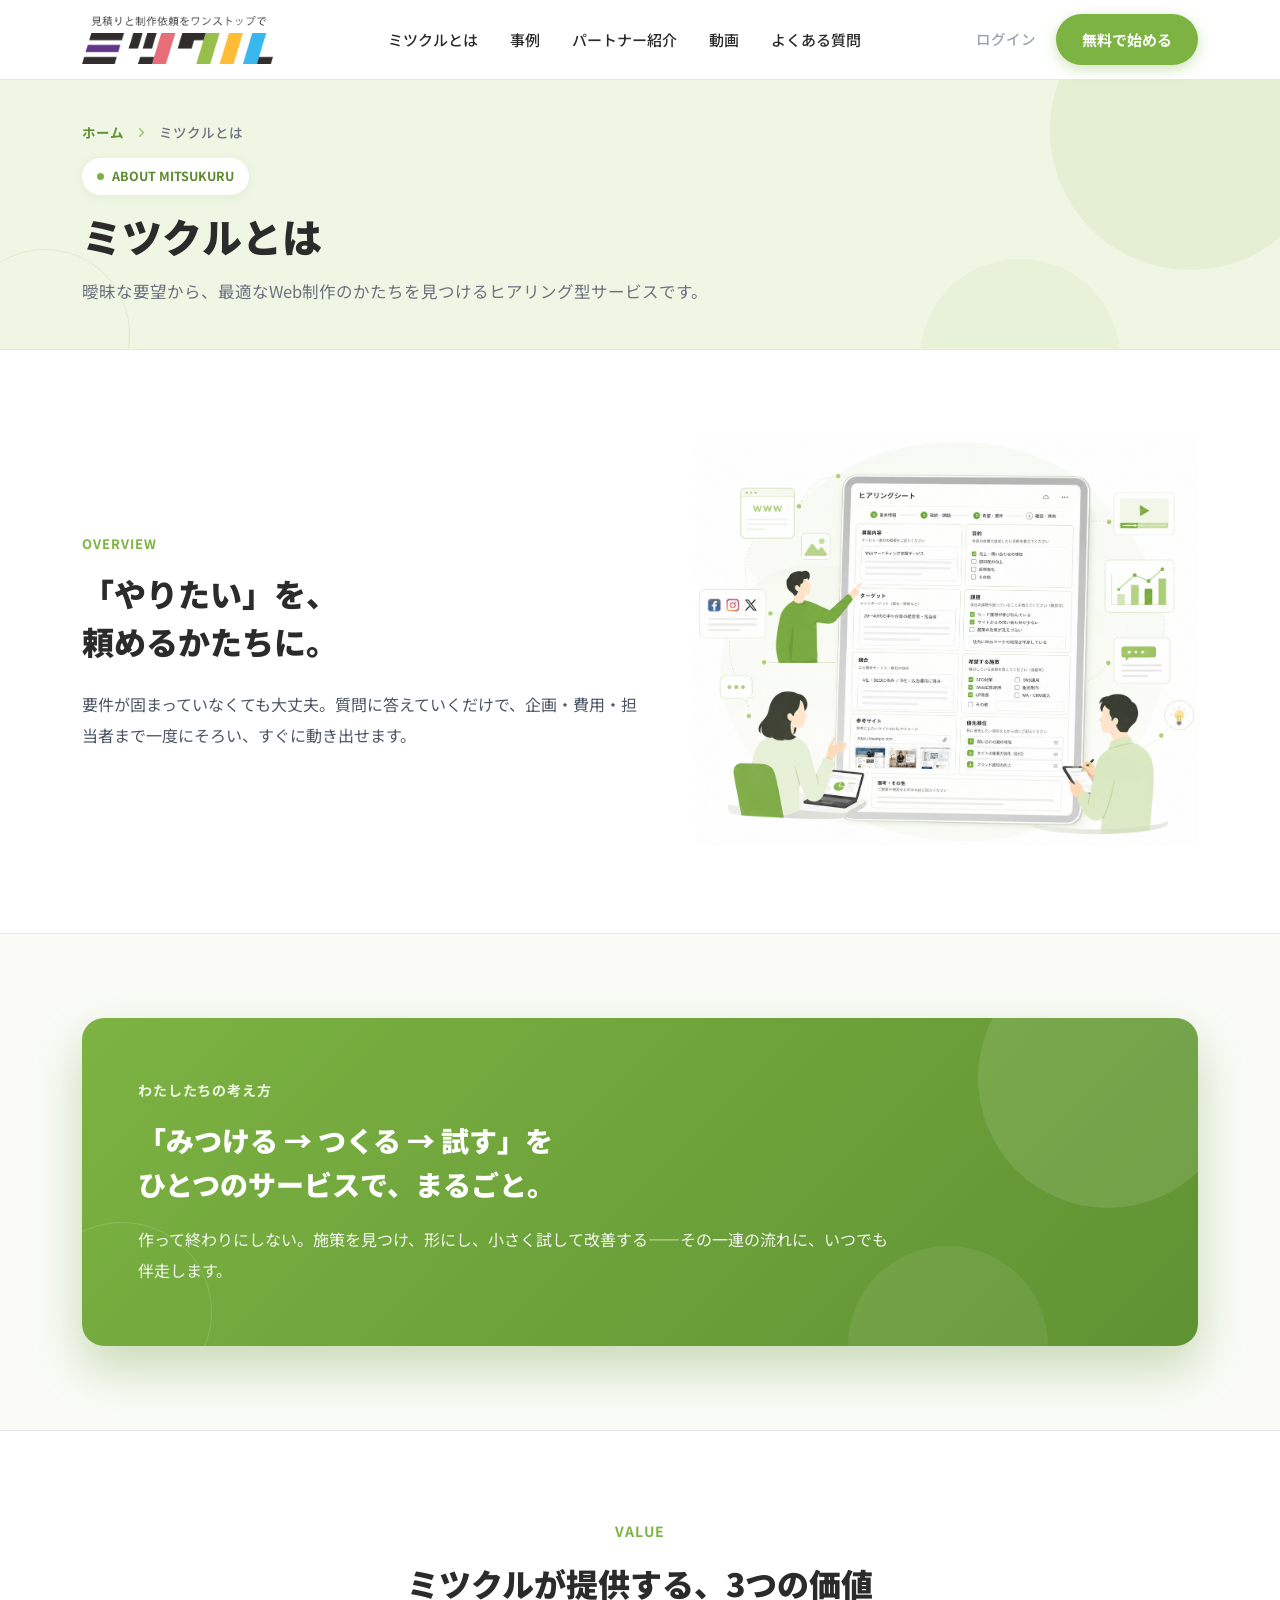
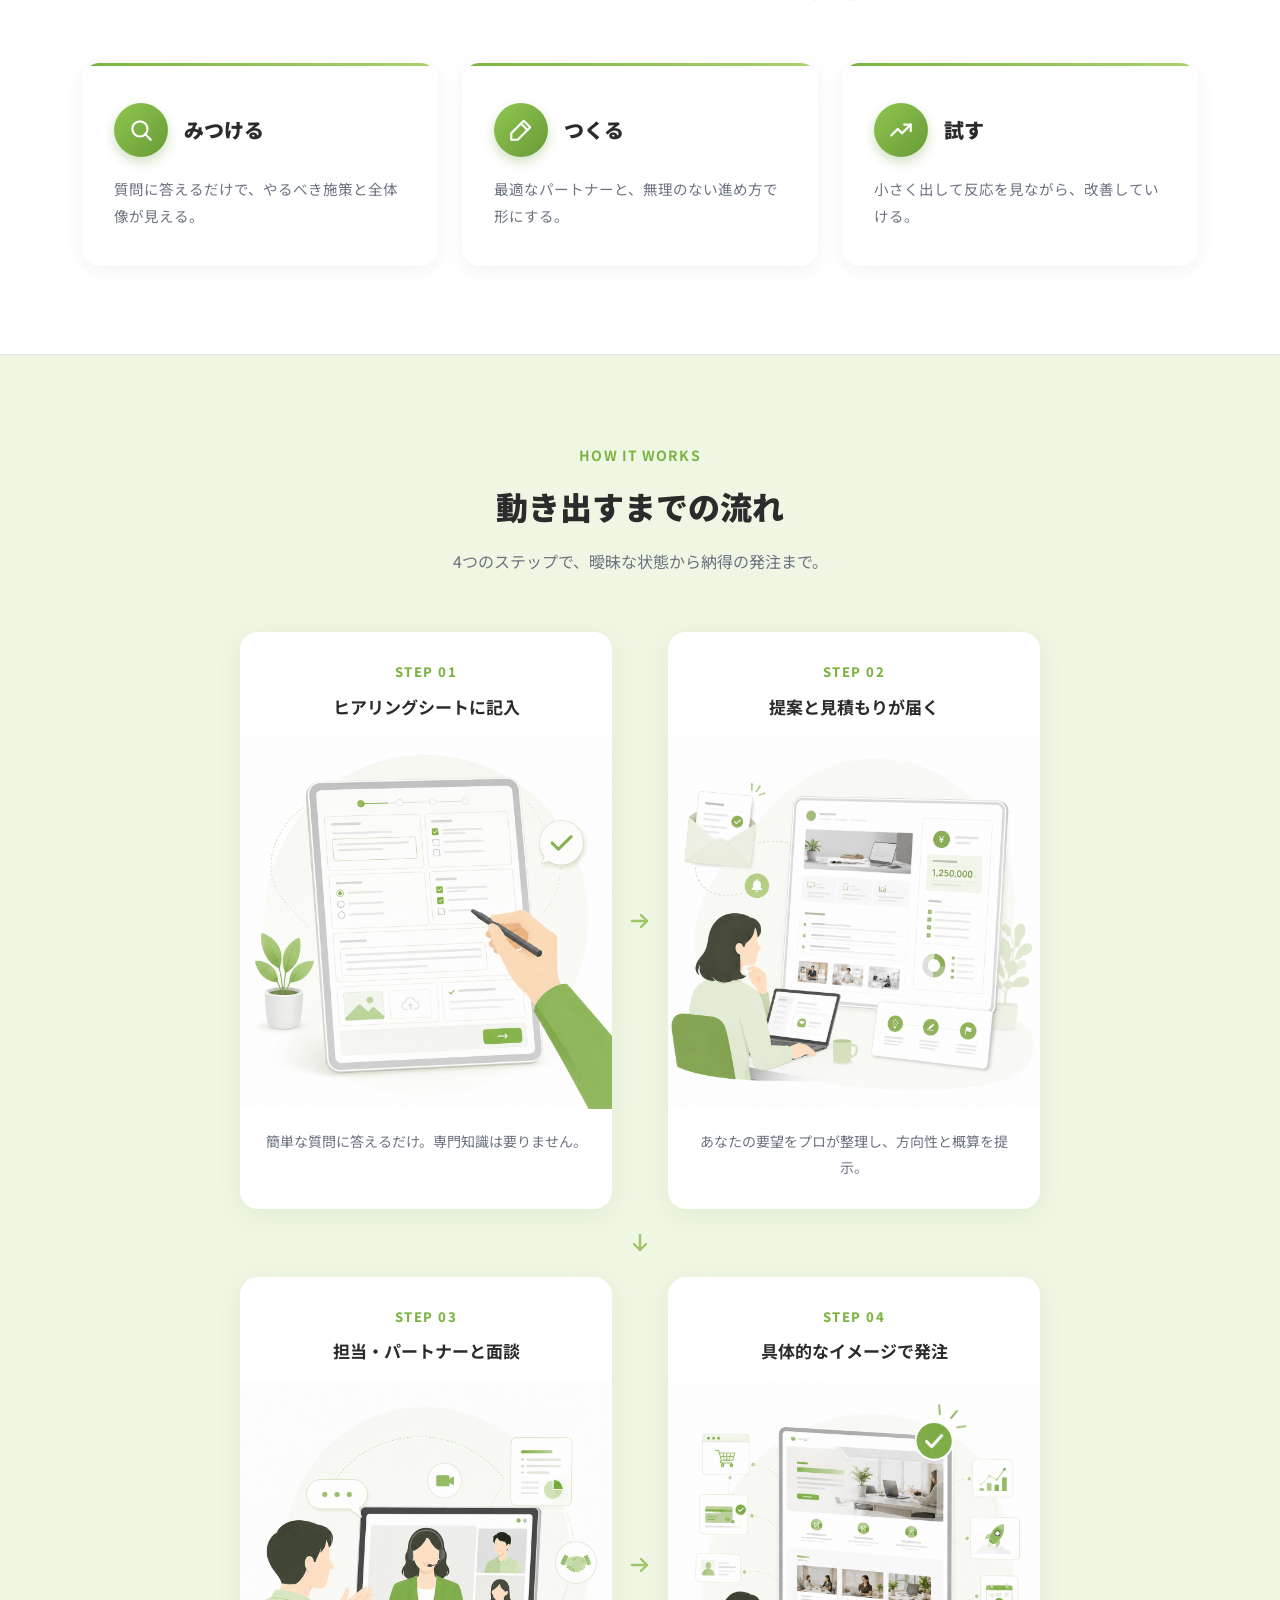
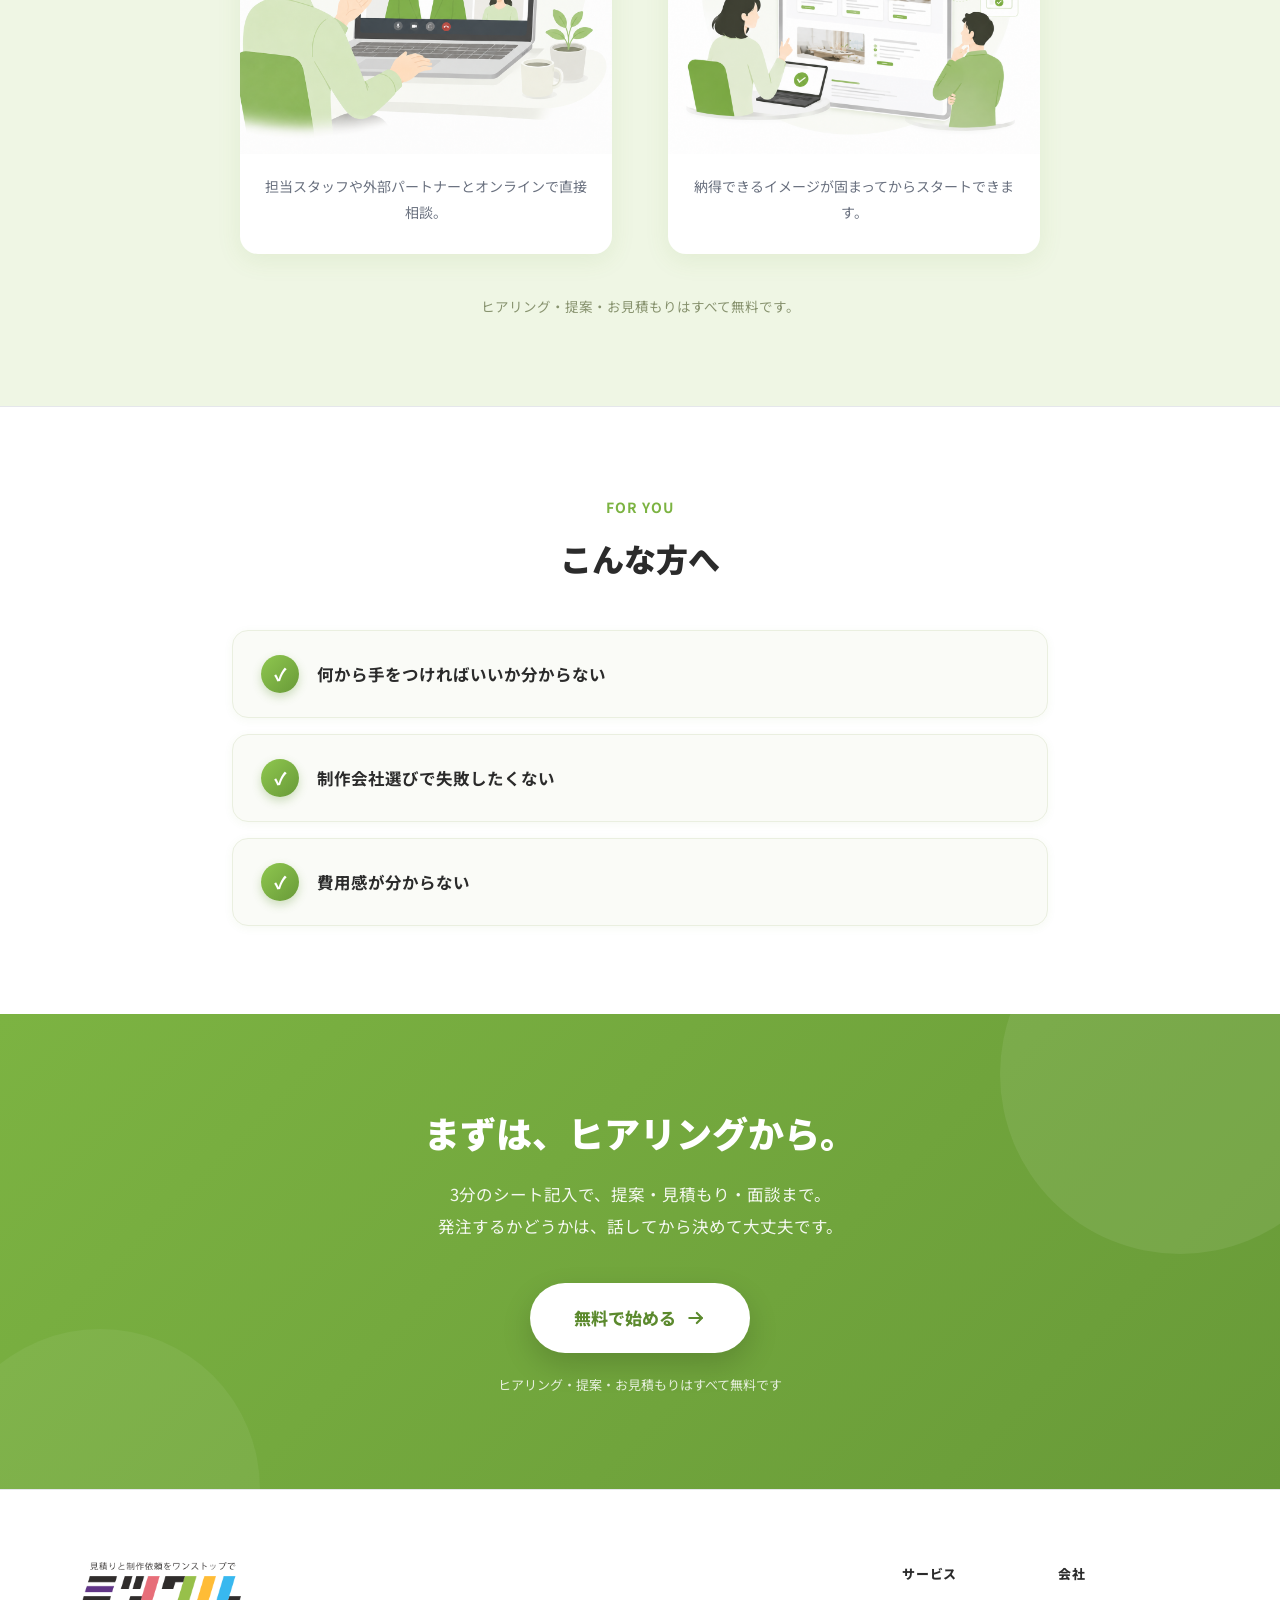
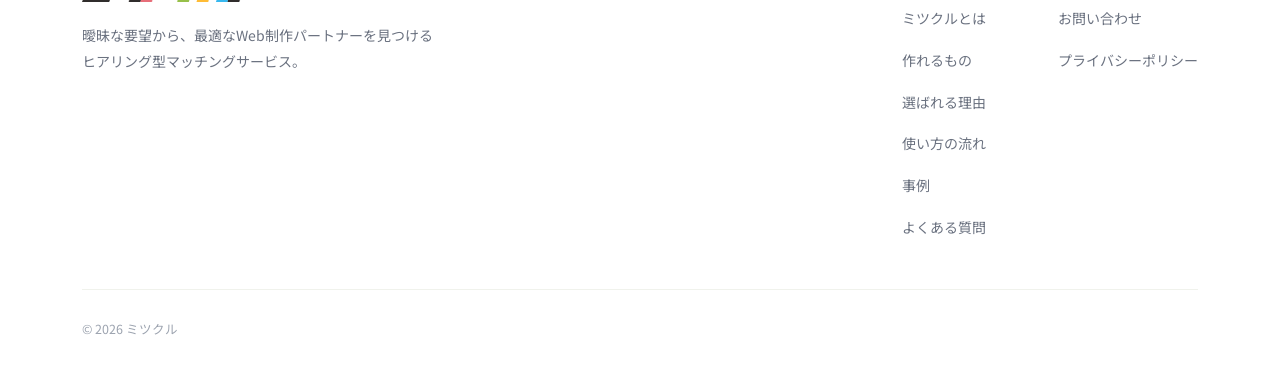
==== commit 7afd624c: "下層ページのページヘッダー（緑帯）の高さを共通スタイルで圧縮＋ミツクルならブロックのSPフォント調整 - index以外の全下層ページ（about/cases/partners/partner-det" ====
--- a/about.html
+++ b/about.html
@@ -82,7 +82,7 @@
     <div style="position: absolute; top: -90px; right: -50px; width: 280px; height: 280px; border-radius: 50%; background: rgba(124,179,66,0.10); pointer-events: none;"></div>
     <div style="position: absolute; bottom: -110px; right: 160px; width: 200px; height: 200px; border-radius: 50%; background: rgba(124,179,66,0.07); pointer-events: none;"></div>
     <div style="position: absolute; bottom: -70px; left: -40px; width: 170px; height: 170px; border-radius: 50%; border: 1.5px solid rgba(124,179,66,0.16); pointer-events: none;"></div>
-    <div style="position: relative; z-index: 1; max-width: 1180px; margin: 0 auto; padding: 56px 32px 60px;">
+    <div class="page-head" style="position: relative; z-index: 1; max-width: 1180px; margin: 0 auto; padding: 56px 32px 60px;">
       <nav aria-label="パンくずリスト" style="display: flex; align-items: center; gap: 10px; font-size: 13.5px; font-weight: 500; color: #6B7280; margin-bottom: 22px;">
         <a href="index.html" style="color: #5F9233; text-decoration: none; font-weight: 700;" style-hover="text-decoration: underline;">ホーム</a>
         <svg width="15" height="15" viewBox="0 0 24 24" fill="none" stroke="#9CC766" stroke-width="2.4" stroke-linecap="round" stroke-linejoin="round" aria-hidden="true"><polyline points="9 6 15 12 9 18"></polyline></svg>
--- a/new_styles.css
+++ b/new_styles.css
@@ -40,6 +40,7 @@
 
 /* ---- layout ---- */
 .container{ max-width:var(--maxw); margin:0 auto; padding:0 20px; }
+.sp-only{ display:none; }
 .container--narrow{ max-width:720px; }
 .section{ padding:64px 0; }
 .section#works{margin:0;}
@@ -108,7 +109,7 @@
 .hero__inner{ display:grid; gap:28px; align-items:center; }
 .badge{ display:inline-flex; align-items:center; gap:8px; background:var(--green-100); color:var(--green-deeper); font-size:13px; font-weight:700; padding:8px 16px; border-radius:9999px; margin-bottom:22px; }
 .badge__dot{ width:7px; height:7px; border-radius:50%; background:var(--green); }
-.hero__title{ font-size:30px; font-weight:900; line-height:1.45; letter-spacing:.005em; margin:0 0 22px; word-break:keep-all; }
+.hero__title{ font-size:30px; font-weight:900; line-height:1.45; letter-spacing:.005em; margin:0 0 22px; word-break:auto-phrase; overflow-wrap:anywhere; }
 .hero__title .hl{ color:var(--green); }
 .hero__lead{ font-size:16px; color:var(--muted); line-height:1.9; margin:0 0 30px; max-width:480px; }
 .ticks{ display:flex; flex-wrap:wrap; gap:20px; margin-top:28px; color:var(--muted); font-size:13px; font-weight:500; }
@@ -117,6 +118,20 @@
 .hero__figure{ margin:0; }
 .hero__figure img{ width:100%; height:auto; }
 .btn-row .btn{ flex:1 1 100%; }
+
+/* スマホ（768px以下）はヒーロー内の表示順を h1 → 画像 → 説明文 → CTA に並び替え。
+   HTMLの並び順は変えず、hero__text を display:contents で展開し order で制御。
+   PC（≥1024）の左テキスト＋右画像の2カラムには影響しない。 */
+@media (max-width:767.98px){
+  .hero__inner{ display:flex; flex-direction:column; align-items:stretch; gap:24px; }
+  .hero__text{ display:contents; }
+  .hero__text .badge{ order:1; align-self:flex-start; margin-bottom:0; }
+  .hero__title{ order:2; margin:0; }
+  .hero__figure{ order:3; }
+  .hero__lead{ order:4; margin:0; max-width:none; }
+  .hero__text .btn-row{ order:5; }
+  .hero__text .ticks{ order:6; margin-top:0; }
+}
 
 /* =========================================================
    お悩み / 価値バナー
@@ -306,11 +321,14 @@
   .section{ padding:92px 0; }
   .section__title,.post_content h2.section__title{ font-size:34px; }
 
-  /* hero：テキスト左＋イラスト右 */
-  .hero{ padding:44px 0 52px; }
-  .hero__inner{ grid-template-columns:0.92fr 1.15fr; gap:48px; }
+  /* hero：テキスト左＋イラスト右（画像を大きく・上下の余白を圧縮） */
+  .hero{ padding:24px 0 32px; }
+  .hero__inner{ grid-template-columns:minmax(0,620px) minmax(0,1fr); gap:40px; align-items:stretch; }
+  .hero__text{ align-self:center; }
   .hero__title{ font-size:40px; }
   .hero__lead{ font-size:17px; }
+  .hero__figure{ align-self:stretch; display:flex; align-items:center; justify-content:center; }
+  .hero__figure img{ width:100%; height:auto; max-height:100%; object-fit:contain; display:block; }
 
   /* 使い方：横並び＋右向き矢印 */
   .flow,.post_content .flow{ flex-direction:row; align-items:stretch; max-width:none; }
@@ -355,3 +373,84 @@
 .gnav-burger[aria-expanded="true"] span span:nth-child(1) { top: 8px !important; transform: rotate(45deg) !important; }
 .gnav-burger[aria-expanded="true"] span span:nth-child(2) { opacity: 0 !important; }
 .gnav-burger[aria-expanded="true"] span span:nth-child(3) { top: 8px !important; transform: rotate(-45deg) !important; }
+
+/* =========================================================
+   SP（768px以下）追加調整：見出し縮小・横スワイプ・縦長の圧縮
+   （※ ベース定義より後に置き、SPで確実に上書きする）
+   ========================================================= */
+@media (max-width:767.98px){
+  /* 4) 「作れるもの」h2 を「作りたいものは、」で改行（SPのみ） */
+  br.sp-only{ display:inline; }
+
+  /* 6) ヒーローh1をSPで1px小さく（PC/タブレットは据え置き） */
+  .hero__title{ font-size:29px; }
+
+  /* 7/A) 「ミツクルなら」のキャッチをSPで小さく＋余白を詰め、各行を1行に収める
+     （既存の<br>で「を」の後ろを改行。PCは現状の2行を維持）
+     見出し・ボタンともフォントを下げ、320px幅でも各行が折り返さないようにする */
+  .bridge{ padding:26px 20px; gap:18px; }
+  .bridge__label{ font-size:13px; margin-bottom:8px; }
+  .bridge__lead{ font-size:14px; line-height:1.65; }
+  .bridge .btn{ font-size:14px; padding:13px 24px; }
+
+  /* 9) SPの縦長を圧縮：セクション余白・見出し下・ヒーロー・画像枠を詰める */
+  .section{ padding:44px 0; }
+  .section__head{ margin-bottom:28px; }
+  .hero{ padding:20px 0 28px; }
+  .hero__figure img{ width:auto; max-width:100%; max-height:248px; margin:0 auto; display:block; }
+  .pain-card__thumb,.why-card__thumb{ aspect-ratio:16/10; }
+  .pain-card__thumb{ margin-bottom:16px; }
+  .pain-grid,.why-grid{ gap:18px; }
+
+  /* 8) 「作れるもの」をSPのみ横スワイプ（カルーセル）。PC/タブレットはグリッド維持 */
+  .make-grid,.post_content .make-grid{
+    display:flex; grid-template-columns:none; gap:14px;
+    overflow-x:auto; -webkit-overflow-scrolling:touch;
+    scroll-snap-type:x mandatory;
+    margin:0 -20px; padding:4px 20px 14px;
+    scrollbar-width:none;
+  }
+  .make-grid::-webkit-scrollbar{ display:none; }
+  .make-card{ flex:0 0 48%; scroll-snap-align:start; }
+  /* 狭いカード幅でもタイトルが切れないよう、見出しを縦積み＋折返し可に */
+  .make-card__body{ padding:18px 18px 22px; }
+  .make-card__head{ flex-direction:column; align-items:flex-start; gap:10px; padding-bottom:10px; }
+  .make-card__head h3{ word-break:auto-phrase; overflow-wrap:anywhere; }
+}
+
+/* =========================================================
+   10) SP（768px以下）：ご利用の流れを 2×2 の田の字グリッドに
+   （矢印は非表示。番号 STEP 01〜04 で順序が分かる。PC/タブレットは横並び＋矢印を維持）
+   ========================================================= */
+@media (max-width:767.98px){
+  .flow,.post_content .flow{ display:grid; grid-template-columns:1fr 1fr; gap:14px; max-width:none; align-items:stretch; }
+  .flow .step{ width:auto; }
+  .flow__arrow{ display:none; }
+  /* 2列幅でも崩れないよう余白・文字サイズを調整 */
+  .step__head{ padding:16px 14px 10px; }
+  .step__no{ font-size:11px; letter-spacing:.08em; margin-bottom:6px; }
+  .step__head h3{ font-size:14.5px; line-height:1.45; word-break:auto-phrase; overflow-wrap:anywhere; }
+  .step p{ padding:12px 14px 18px; font-size:12.5px; line-height:1.8; }
+}
+
+/* =========================================================
+   11) 下層ページ共通：ページヘッダー（緑背景のタイトル帯）の高さを詰める
+   - 対象は index 以外の全下層ページ（.page-head を付与）
+   - PC は上下paddingと内部marginを 2〜3割カット
+   - SP（768px以下）は約半分の高さまで圧縮し、h1 も少し小さく
+   - 文言・色は変更せず、縦の余白（高さ）だけ調整
+   - インラインstyle を上書きするため !important を使用
+   ========================================================= */
+.page-head{ padding-top:40px !important; padding-bottom:42px !important; }
+.page-head > nav{ margin-bottom:14px !important; }      /* パンくず */
+.page-head > nav + div{ margin-bottom:12px !important; } /* ラベル（バッジ）*/
+.page-head > div:first-child{ margin-bottom:9px !important; } /* ラベル（mypage 等、navなし）*/
+.page-head h1{ margin-bottom:11px !important; }
+
+@media (max-width:767.98px){
+  .page-head{ padding-top:22px !important; padding-bottom:24px !important; }
+  .page-head > nav{ margin-bottom:10px !important; }
+  .page-head > nav + div{ margin-bottom:9px !important; }
+  .page-head > div:first-child{ margin-bottom:7px !important; }
+  .page-head h1{ font-size:26px !important; line-height:1.4 !important; margin-bottom:8px !important; }
+}
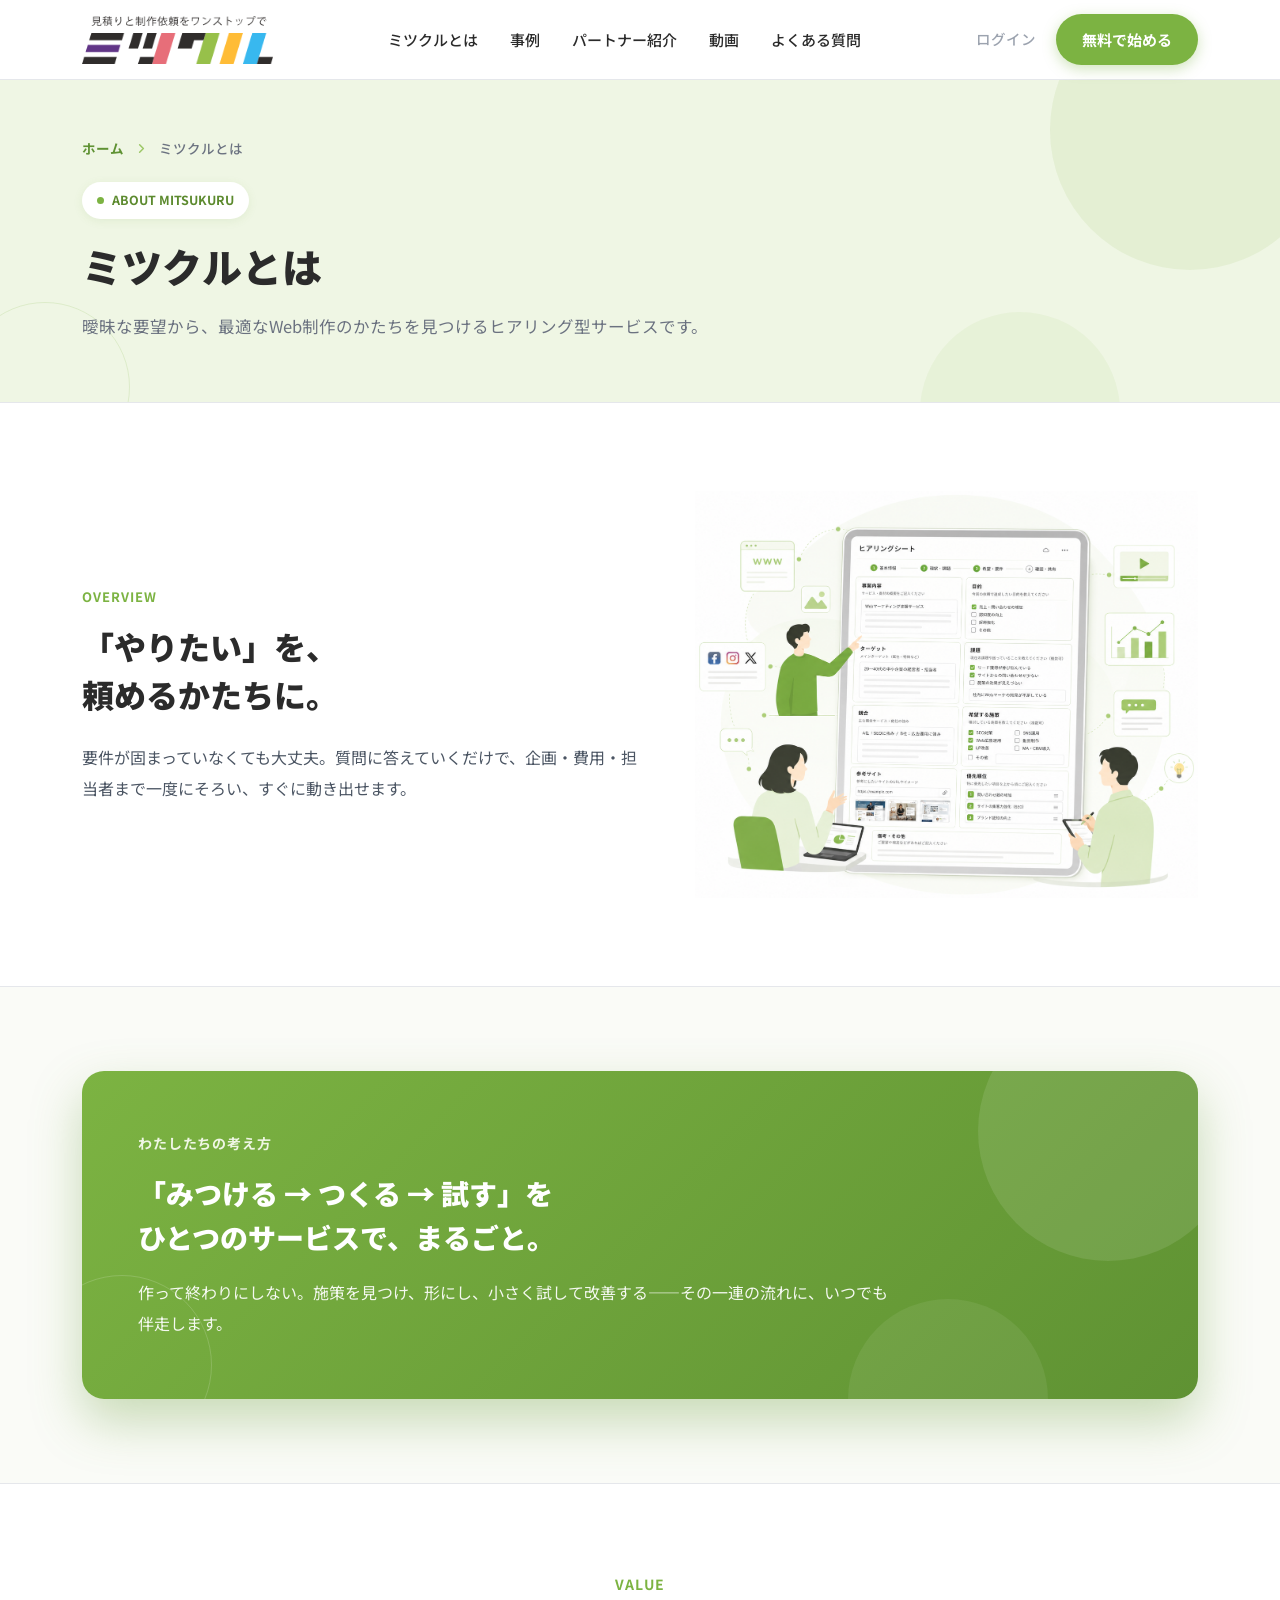
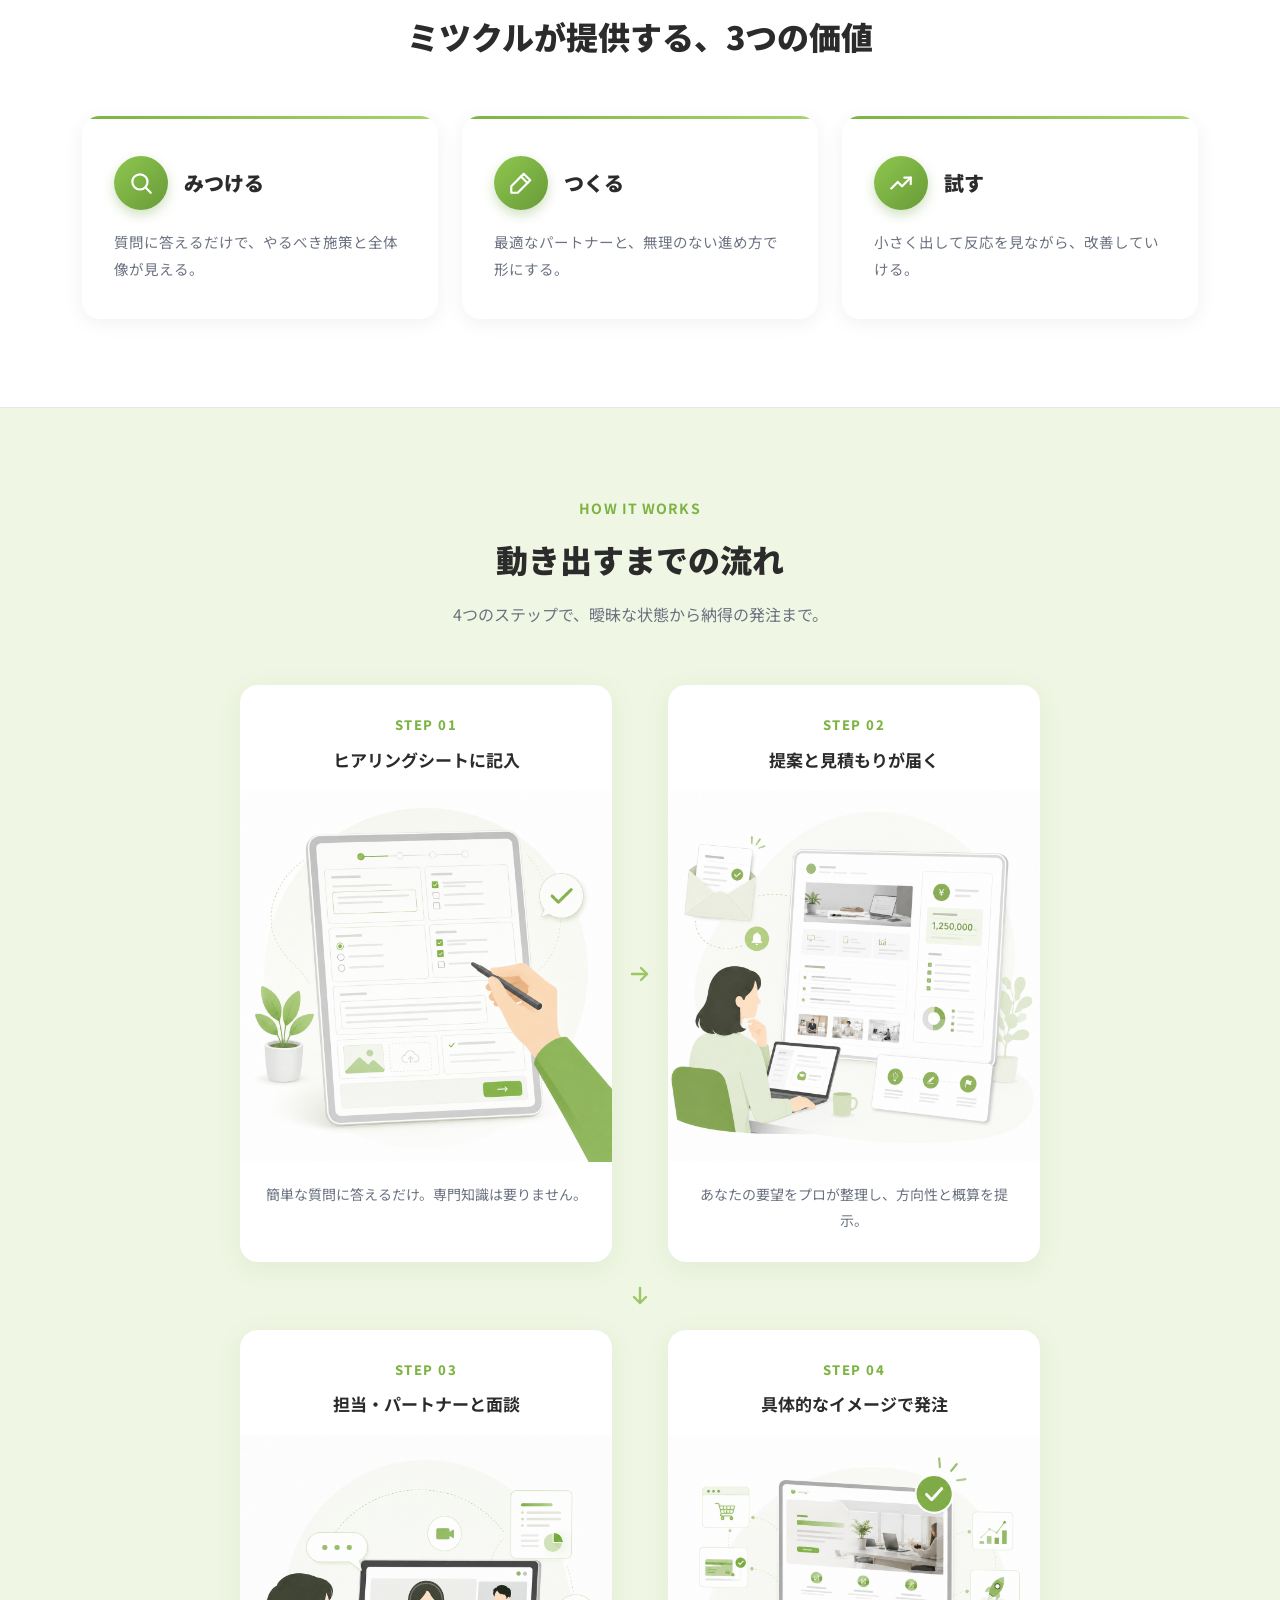
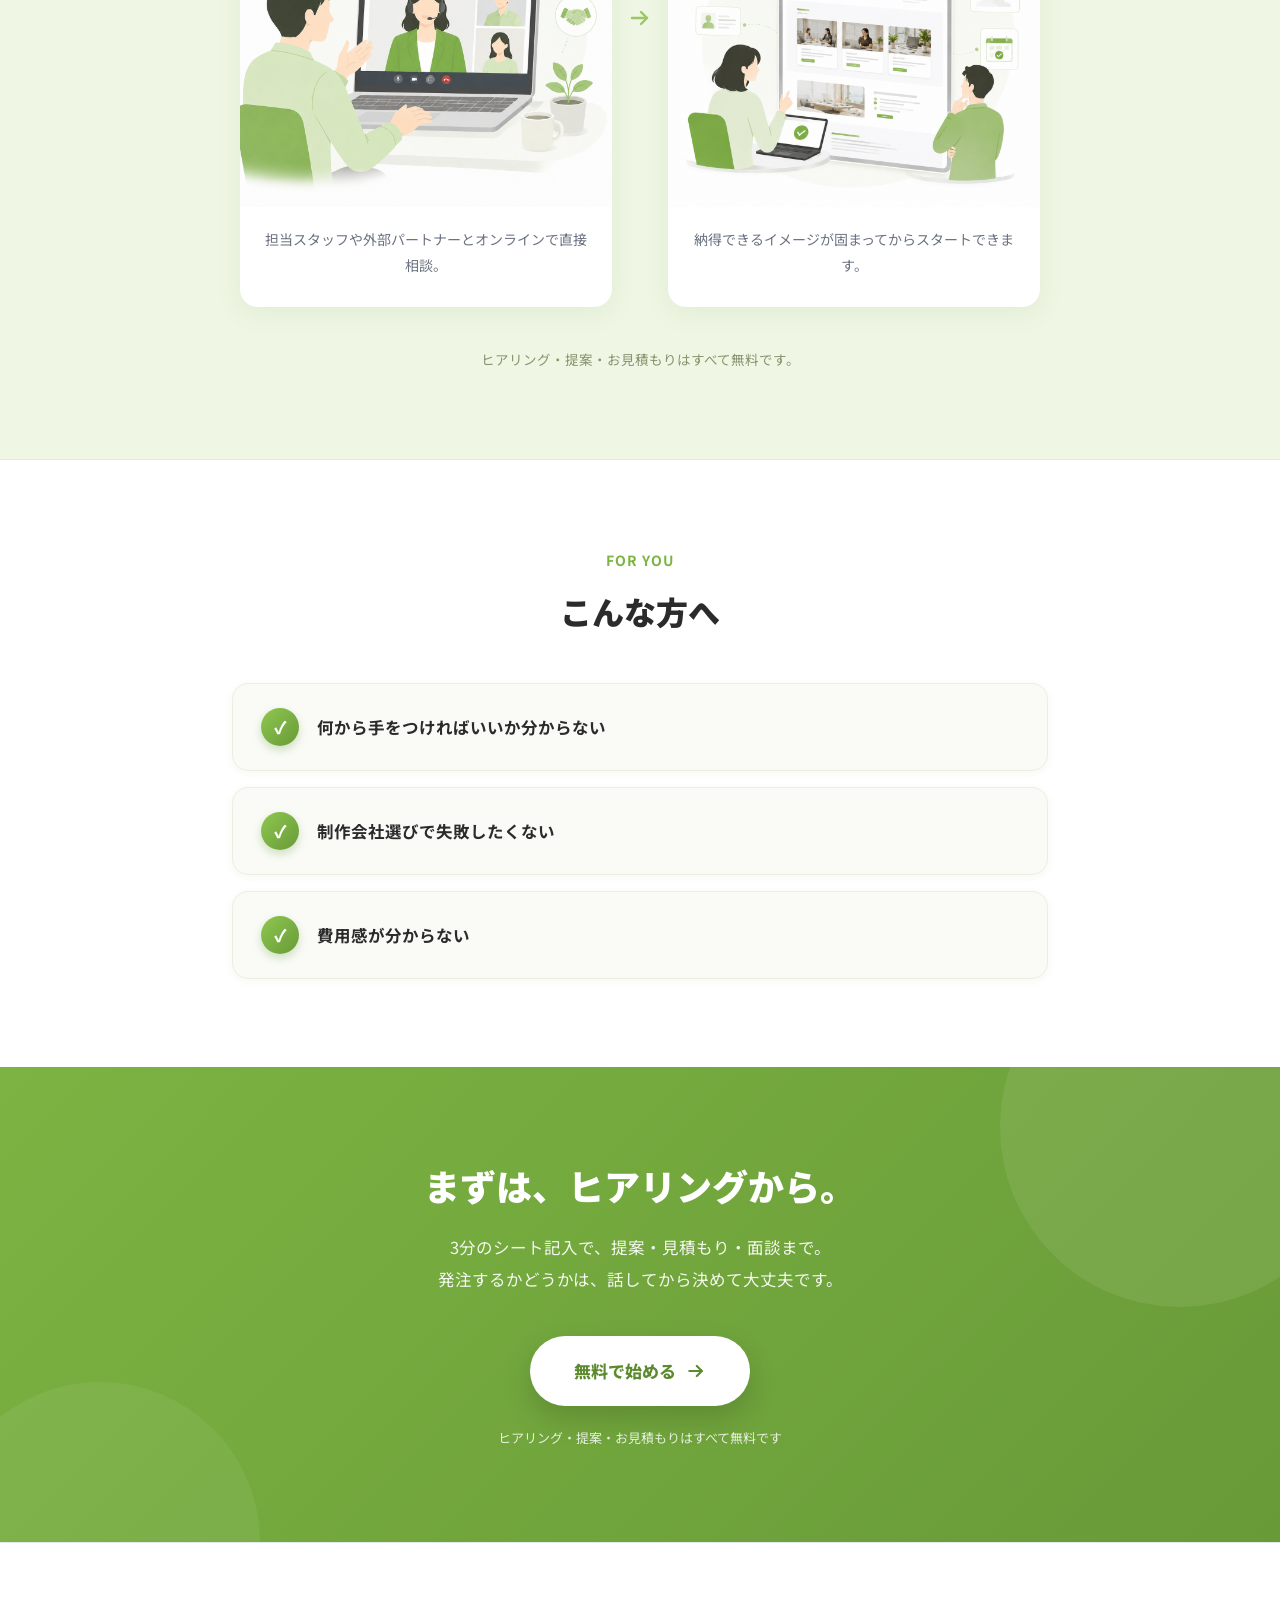
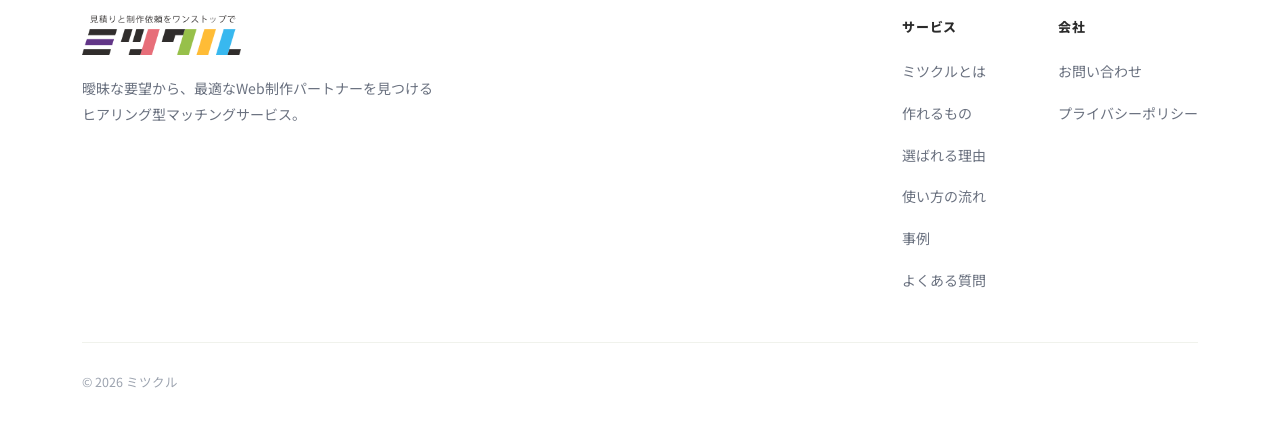
==== commit fbc0bc61: "WP反映途中" ====
--- a/about.html
+++ b/about.html
@@ -1,324 +1,537 @@
-<!DOCTYPE html>
+<!doctype html>
 <html lang="ja">
-<head>
-<meta charset="UTF-8">
-<meta name="viewport" content="width=device-width, initial-scale=1.0">
-<title>ミツクルとは｜ミツクル</title>
-<link rel="preconnect" href="https://fonts.googleapis.com">
-<link rel="preconnect" href="https://fonts.gstatic.com" crossorigin>
-<link href="https://fonts.googleapis.com/css2?family=Noto+Sans+JP:wght@400;500;700;900&display=swap" rel="stylesheet">
-<link rel="stylesheet" href="new_styles.css">
-<style>
-.about-overview { display: grid; grid-template-columns: 1.05fr 0.95fr; gap: 56px; align-items: center; }
-.value-grid { display: grid; grid-template-columns: repeat(3, 1fr); gap: 24px; }
-.flowgrid { max-width: 800px; margin: 0 auto; }
-.flowrow { display: flex; align-items: stretch; justify-content: center; gap: 0; }
-.flowrow .step { flex: 1 1 0; min-width: 0; }
-.flowrow .arrow { flex: 0 0 56px; display: flex; align-items: center; justify-content: center; color: #9CC766; }
-.flowdown { display: flex; align-items: center; justify-content: center; color: #9CC766; padding: 22px 0; }
-@media (max-width: 880px) {
-    .about-overview { grid-template-columns: 1fr; gap: 40px; }
-    .value-grid { grid-template-columns: 1fr; }
-  }
-@media (max-width: 600px) {
-    .flowrow { flex-direction: column; gap: 0; }
-    .flowrow .step { flex: 1 1 auto; width: 100%; min-width: 0; }
-    .flowrow .arrow { flex-basis: auto; padding: 12px 0; transform: rotate(90deg); }
-    .flowdown { padding: 12px 0; transform: rotate(90deg); }
-  }
-</style>
-</head>
-<body>
-<div style="font-family: 'Noto Sans JP', sans-serif; color: #2B2B2B; background: #ffffff; line-height: 1.8; -webkit-font-smoothing: antialiased;">
-
-  <!-- ============ HEADER（グローバルナビ）============ -->
-  <header style="position: sticky; top: 0; z-index: 50; background: rgba(255,255,255,0.88); backdrop-filter: blur(10px); border-bottom: 1px solid #E5E7EB;">
-    <div style="max-width: 1180px; margin: 0 auto; padding: 14px 32px; display: flex; align-items: center; justify-content: space-between; gap: 28px;">
-      <a href="index.html" style="display: flex; align-items: center; text-decoration: none; flex: none;">
-        <img src="assets/logo.png" alt="ミツクル — 見積りと制作依頼をワンストップで" style="height: 48px; width: auto; display: block;">
-      </a>
-
-      <!-- 中央：メインナビ（デスクトップ） -->
-      <nav class="gnav-desktop" style="display: flex; align-items: center; gap: 32px; font-size: 15px; font-weight: 500;">
-        <a href="index.html" style="color: #2B2B2B; text-decoration: none; transition: color .18s ease;" style-hover="color: #7CB342;">ミツクルとは</a>
-        <a href="cases.html" style="color: #2B2B2B; text-decoration: none; transition: color .18s ease;" style-hover="color: #7CB342;">事例</a>
-        <a href="partners.html" style="color: #2B2B2B; text-decoration: none; transition: color .18s ease;" style-hover="color: #7CB342;">パートナー紹介</a>
-        <a href="videos.html" style="color: #2B2B2B; text-decoration: none; transition: color .18s ease;" style-hover="color: #7CB342;">動画</a>
-        <a href="index.html#faq" style="color: #2B2B2B; text-decoration: none; transition: color .18s ease;" style-hover="color: #7CB342;">よくある質問</a>
-      </nav>
-
-      <!-- 右側（デスクトップ） -->
-      <div class="gnav-actions" style="display: flex; align-items: center; gap: 20px; flex: none;">
-        <a href="login.html" style="font-size: 14.5px; font-weight: 500; color: #9CA3AF; text-decoration: none; transition: color .18s ease;" style-hover="color: #7CB342;">ログイン</a>
-        <a href="hearing.html" style="font-size: 15px; font-weight: 700; color: #ffffff; background: #7CB342; padding: 12px 26px; border-radius: 9999px; text-decoration: none; box-shadow: 0 4px 14px rgba(124,179,66,0.35); transition: background .18s ease;" style-hover="background: #689A38;">無料で始める</a>
-      </div>
-
-      <!-- ハンバーガー（モバイル） -->
-      <button type="button" aria-label="メニューを開く" aria-expanded="false" class="gnav-burger" style="display: none; flex: none; width: 44px; height: 44px; align-items: center; justify-content: center; background: transparent; border: none; cursor: pointer; padding: 0;">
-        <span style="position: relative; display: block; width: 24px; height: 18px;">
-          <span style="position: absolute; left: 0; top: 0px; width: 24px; height: 2.5px; border-radius: 2px; background: #2B2B2B; transition: transform .25s ease, top .25s ease, opacity .2s ease; transform: rotate(0deg);"></span>
-          <span style="position: absolute; left: 0; top: 8px; width: 24px; height: 2.5px; border-radius: 2px; background: #2B2B2B; transition: opacity .2s ease; opacity: 1;"></span>
-          <span style="position: absolute; left: 0; top: 16px; width: 24px; height: 2.5px; border-radius: 2px; background: #2B2B2B; transition: transform .25s ease, top .25s ease; transform: rotate(0deg);"></span>
-        </span>
-      </button>
+  <head>
+    <meta charset="UTF-8" />
+    <meta name="viewport" content="width=device-width, initial-scale=1.0" />
+    <title>ミツクルとは｜ミツクル</title>
+    <link rel="preconnect" href="https://fonts.googleapis.com" />
+    <link rel="preconnect" href="https://fonts.gstatic.com" crossorigin />
+    <link href="https://fonts.googleapis.com/css2?family=Noto+Sans+JP:wght@400;500;700;900&display=swap" rel="stylesheet" />
+    <link rel="stylesheet" href="new_styles.css" />
+    <style>
+      .about-overview {
+        display: grid;
+        grid-template-columns: 1.05fr 0.95fr;
+        gap: 56px;
+        align-items: center;
+      }
+      .value-grid {
+        display: grid;
+        grid-template-columns: repeat(3, 1fr);
+        gap: 24px;
+      }
+      .flowgrid {
+        max-width: 800px;
+        margin: 0 auto;
+      }
+      .flowrow {
+        display: flex;
+        align-items: stretch;
+        justify-content: center;
+        gap: 0;
+      }
+      .flowrow .step {
+        flex: 1 1 0;
+        min-width: 0;
+      }
+      .flowrow .arrow {
+        flex: 0 0 56px;
+        display: flex;
+        align-items: center;
+        justify-content: center;
+        color: #9cc766;
+      }
+      .flowdown {
+        display: flex;
+        align-items: center;
+        justify-content: center;
+        color: #9cc766;
+        padding: 22px 0;
+      }
+      @media (max-width: 880px) {
+        .about-overview {
+          grid-template-columns: 1fr;
+          gap: 40px;
+        }
+        .value-grid {
+          grid-template-columns: 1fr;
+        }
+      }
+      @media (max-width: 600px) {
+        .flowrow {
+          flex-direction: column;
+          gap: 0;
+        }
+        .flowrow .step {
+          flex: 1 1 auto;
+          width: 100%;
+          min-width: 0;
+        }
+        .flowrow .arrow {
+          flex-basis: auto;
+          padding: 12px 0;
+          transform: rotate(90deg);
+        }
+        .flowdown {
+          padding: 12px 0;
+          transform: rotate(0deg);
+        }
+      }
+    </style>
+  </head>
+  <body>
+    <div style="font-family: &quot;Noto Sans JP&quot;, sans-serif; color: #2b2b2b; background: #ffffff; line-height: 1.8; -webkit-font-smoothing: antialiased">
+      <!-- ============ HEADER（グローバルナビ）============ -->
+      <header style="position: sticky; top: 0; z-index: 50; background: rgba(255, 255, 255, 0.88); backdrop-filter: blur(10px); border-bottom: 1px solid #e5e7eb">
+        <div style="max-width: 1180px; margin: 0 auto; padding: 14px 32px; display: flex; align-items: center; justify-content: space-between; gap: 28px">
+          <a href="index.html" style="display: flex; align-items: center; text-decoration: none; flex: none">
+            <img src="assets/logo.png" alt="ミツクル — 見積りと制作依頼をワンストップで" style="height: 48px; width: auto; display: block" />
+          </a>
+
+          <!-- 中央：メインナビ（デスクトップ） -->
+          <nav class="gnav-desktop" style="display: flex; align-items: center; gap: 32px; font-size: 15px; font-weight: 500">
+            <a href="index.html" style="color: #2b2b2b; text-decoration: none; transition: color 0.18s ease" style-hover="color: #7CB342;">ミツクルとは</a>
+            <a href="cases.html" style="color: #2b2b2b; text-decoration: none; transition: color 0.18s ease" style-hover="color: #7CB342;">事例</a>
+            <a href="partners.html" style="color: #2b2b2b; text-decoration: none; transition: color 0.18s ease" style-hover="color: #7CB342;">パートナー紹介</a>
+            <a href="videos.html" style="color: #2b2b2b; text-decoration: none; transition: color 0.18s ease" style-hover="color: #7CB342;">動画</a>
+            <a href="index.html#faq" style="color: #2b2b2b; text-decoration: none; transition: color 0.18s ease" style-hover="color: #7CB342;">よくある質問</a>
+          </nav>
+
+          <!-- 右側（デスクトップ） -->
+          <div class="gnav-actions" style="display: flex; align-items: center; gap: 20px; flex: none">
+            <a href="login.html" style="font-size: 14.5px; font-weight: 500; color: #9ca3af; text-decoration: none; transition: color 0.18s ease" style-hover="color: #7CB342;">ログイン</a>
+            <a href="hearing.html" style="font-size: 15px; font-weight: 700; color: #ffffff; background: #7cb342; padding: 12px 26px; border-radius: 9999px; text-decoration: none; box-shadow: 0 4px 14px rgba(124, 179, 66, 0.35); transition: background 0.18s ease" style-hover="background: #689A38;"
+              >無料で始める</a
+            >
+          </div>
+
+          <!-- ハンバーガー（モバイル） -->
+          <button type="button" aria-label="メニューを開く" aria-expanded="false" class="gnav-burger" style="display: none; flex: none; width: 44px; height: 44px; align-items: center; justify-content: center; background: transparent; border: none; cursor: pointer; padding: 0">
+            <span style="position: relative; display: block; width: 24px; height: 18px">
+              <span
+                style="
+                  position: absolute;
+                  left: 0;
+                  top: 0px;
+                  width: 24px;
+                  height: 2.5px;
+                  border-radius: 2px;
+                  background: #2b2b2b;
+                  transition:
+                    transform 0.25s ease,
+                    top 0.25s ease,
+                    opacity 0.2s ease;
+                  transform: rotate(0deg);
+                "
+              ></span>
+              <span style="position: absolute; left: 0; top: 8px; width: 24px; height: 2.5px; border-radius: 2px; background: #2b2b2b; transition: opacity 0.2s ease; opacity: 1"></span>
+              <span
+                style="
+                  position: absolute;
+                  left: 0;
+                  top: 16px;
+                  width: 24px;
+                  height: 2.5px;
+                  border-radius: 2px;
+                  background: #2b2b2b;
+                  transition:
+                    transform 0.25s ease,
+                    top 0.25s ease;
+                  transform: rotate(0deg);
+                "
+              ></span>
+            </span>
+          </button>
+        </div>
+
+        <!-- モバイルメニュー（開閉） -->
+        <div class="gnav-mobile" style="display: none; border-top: 1px solid #e5e7eb; background: #ffffff">
+          <nav style="max-width: 1180px; margin: 0 auto; padding: 12px 24px 24px; display: flex; flex-direction: column">
+            <a href="index.html" style="font-size: 16px; font-weight: 600; color: #2b2b2b; text-decoration: none; padding: 15px 6px; border-bottom: 1px solid #f0f2ec; transition: color 0.18s ease" style-hover="color: #7CB342;">ミツクルとは</a>
+            <a href="cases.html" style="font-size: 16px; font-weight: 600; color: #2b2b2b; text-decoration: none; padding: 15px 6px; border-bottom: 1px solid #f0f2ec; transition: color 0.18s ease" style-hover="color: #7CB342;">事例</a>
+            <a href="partners.html" style="font-size: 16px; font-weight: 600; color: #2b2b2b; text-decoration: none; padding: 15px 6px; border-bottom: 1px solid #f0f2ec; transition: color 0.18s ease" style-hover="color: #7CB342;">パートナー紹介</a>
+            <a href="videos.html" style="font-size: 16px; font-weight: 600; color: #2b2b2b; text-decoration: none; padding: 15px 6px; border-bottom: 1px solid #f0f2ec; transition: color 0.18s ease" style-hover="color: #7CB342;">動画</a>
+            <a href="index.html#faq" style="font-size: 16px; font-weight: 600; color: #2b2b2b; text-decoration: none; padding: 15px 6px; border-bottom: 1px solid #f0f2ec; transition: color 0.18s ease" style-hover="color: #7CB342;">よくある質問</a>
+            <a href="login.html" style="font-size: 16px; font-weight: 500; color: #9ca3af; text-decoration: none; padding: 15px 6px; transition: color 0.18s ease" style-hover="color: #7CB342;">ログイン</a>
+            <a
+              href="hearing.html"
+              style="margin-top: 14px; text-align: center; font-size: 16px; font-weight: 700; color: #ffffff; background: #7cb342; padding: 15px 26px; border-radius: 9999px; text-decoration: none; box-shadow: 0 4px 14px rgba(124, 179, 66, 0.35)"
+              style-hover="background: #689A38;"
+              >無料で始める</a
+            >
+          </nav>
+        </div>
+      </header>
+
+      <!-- ============ ページヘッダー（タイトル + パンくず）============ -->
+      <section style="position: relative; overflow: hidden; background: #eff6e4; border-bottom: 1px solid #e5e7eb">
+        <div style="position: absolute; top: -90px; right: -50px; width: 280px; height: 280px; border-radius: 50%; background: rgba(124, 179, 66, 0.1); pointer-events: none"></div>
+        <div style="position: absolute; bottom: -110px; right: 160px; width: 200px; height: 200px; border-radius: 50%; background: rgba(124, 179, 66, 0.07); pointer-events: none"></div>
+        <div style="position: absolute; bottom: -70px; left: -40px; width: 170px; height: 170px; border-radius: 50%; border: 1.5px solid rgba(124, 179, 66, 0.16); pointer-events: none"></div>
+        <div style="position: relative; z-index: 1; max-width: 1180px; margin: 0 auto; padding: 56px 32px 60px">
+          <nav aria-label="パンくずリスト" style="display: flex; align-items: center; gap: 10px; font-size: 13.5px; font-weight: 500; color: #6b7280; margin-bottom: 22px">
+            <a href="index.html" style="color: #5f9233; text-decoration: none; font-weight: 700" style-hover="text-decoration: underline;">ホーム</a>
+            <svg width="15" height="15" viewBox="0 0 24 24" fill="none" stroke="#9CC766" stroke-width="2.4" stroke-linecap="round" stroke-linejoin="round" aria-hidden="true"><polyline points="9 6 15 12 9 18"></polyline></svg>
+            <span style="color: #6b7280">ミツクルとは</span>
+          </nav>
+          <div style="display: inline-flex; align-items: center; gap: 8px; background: #ffffff; color: #5c8a2e; font-size: 12.5px; font-weight: 700; padding: 7px 15px; border-radius: 9999px; margin-bottom: 18px; box-shadow: 0 2px 10px rgba(104, 154, 56, 0.1)">
+            <span style="width: 7px; height: 7px; border-radius: 50%; background: #7cb342"></span>
+            ABOUT MITSUKURU
+          </div>
+          <h1 style="font-size: 40px; font-weight: 900; line-height: 1.45; letter-spacing: 0.005em; margin: 0 0 16px">ミツクルとは</h1>
+          <p style="font-size: 16.5px; color: #6b7280; line-height: 1.9; margin: 0; max-width: 640px">曖昧な要望から、最適なWeb制作のかたちを見つけるヒアリング型サービスです。</p>
+        </div>
+      </section>
+
+      <!-- ============ 概要 ============ -->
+      <section style="background: #ffffff">
+        <div style="max-width: 1180px; margin: 0 auto; padding: 88px 32px">
+          <div class="about-overview">
+            <div>
+              <div style="font-size: 13px; font-weight: 700; color: #7cb342; letter-spacing: 0.08em; margin-bottom: 14px">OVERVIEW</div>
+              <h2 style="font-size: 32px; font-weight: 900; line-height: 1.5; margin: 0 0 24px">「やりたい」を、<br />頼めるかたちに。</h2>
+              <p style="font-size: 16px; color: #4b5563; line-height: 1.95; margin: 0">要件が固まっていなくても大丈夫。質問に答えていくだけで、企画・費用・担当者まで一度にそろい、すぐに動き出せます。</p>
+            </div>
+            <div style="position: relative">
+              <img src="assets/hero-illustration-trim.png" alt="ヒアリングシートを囲んでパートナーと協業し、成果物につなげていく様子" style="width: 100%; height: auto; display: block" />
+            </div>
+          </div>
+        </div>
+      </section>
+
+      <!-- ============ 思想 ============ -->
+      <section style="background: #fafbf7; border-top: 1px solid #e5e7eb; border-bottom: 1px solid #e5e7eb">
+        <div style="max-width: 1180px; margin: 0 auto; padding: 84px 32px">
+          <div style="position: relative; overflow: hidden; background: linear-gradient(135deg, #7cb342 0%, #5f9233 100%); border-radius: 22px; padding: 60px 56px; box-shadow: 0 22px 50px rgba(104, 154, 56, 0.34)">
+            <div style="position: absolute; top: -70px; right: -40px; width: 260px; height: 260px; border-radius: 50%; background: rgba(255, 255, 255, 0.1); pointer-events: none"></div>
+            <div style="position: absolute; bottom: -100px; right: 150px; width: 200px; height: 200px; border-radius: 50%; background: rgba(255, 255, 255, 0.07); pointer-events: none"></div>
+            <div style="position: absolute; bottom: -56px; left: -50px; width: 180px; height: 180px; border-radius: 50%; border: 1.5px solid rgba(255, 255, 255, 0.16); pointer-events: none"></div>
+            <div style="position: relative; z-index: 1; max-width: 760px">
+              <div style="font-size: 14px; font-weight: 700; color: #eff6e4; letter-spacing: 0.06em; margin-bottom: 16px">わたしたちの考え方</div>
+              <p style="font-size: 28px; font-weight: 900; line-height: 1.55; color: #ffffff; margin: 0 0 18px">「みつける → つくる → 試す」を<br />ひとつのサービスで、まるごと。</p>
+              <p style="font-size: 16px; line-height: 1.95; color: rgba(255, 255, 255, 0.92); margin: 0">作って終わりにしない。施策を見つけ、形にし、小さく試して改善する——その一連の流れに、いつでも伴走します。</p>
+            </div>
+          </div>
+        </div>
+      </section>
+
+      <!-- ============ 提供価値（3つの価値）============ -->
+      <section style="background: #ffffff">
+        <div style="max-width: 1180px; margin: 0 auto; padding: 88px 32px">
+          <div style="text-align: center; margin-bottom: 56px">
+            <div style="font-size: 14px; font-weight: 700; color: #7cb342; letter-spacing: 0.08em; margin-bottom: 14px">VALUE</div>
+            <h2 style="font-size: 32px; font-weight: 900; line-height: 1.5; margin: 0">ミツクルが提供する、3つの価値</h2>
+          </div>
+          <div class="value-grid">
+            <!-- みつける -->
+            <div
+              style="
+                position: relative;
+                overflow: hidden;
+                background: #ffffff;
+                border-radius: 18px;
+                padding: 40px 32px 36px;
+                box-shadow: 0 4px 20px rgba(0, 0, 0, 0.06);
+                transition:
+                  box-shadow 0.28s ease,
+                  transform 0.28s ease;
+              "
+              style-hover="box-shadow: 0 16px 36px rgba(124,179,66,0.20); transform: translateY(-4px);"
+            >
+              <div style="position: absolute; top: 0; left: 0; right: 0; height: 3px; background: linear-gradient(90deg, #7cb342 0%, #a8d26c 100%)"></div>
+              <div style="display: flex; align-items: center; gap: 16px; margin-bottom: 18px">
+                <div style="flex: none; width: 54px; height: 54px; border-radius: 50%; background: linear-gradient(135deg, #8fc74f 0%, #689a38 100%); box-shadow: 0 5px 12px rgba(104, 154, 56, 0.3); display: flex; align-items: center; justify-content: center">
+                  <svg width="26" height="26" viewBox="0 0 24 24" fill="none" stroke="#ffffff" stroke-width="2" stroke-linecap="round" stroke-linejoin="round">
+                    <circle cx="11" cy="11" r="7"></circle>
+                    <line x1="16" y1="16" x2="21" y2="21"></line>
+                  </svg>
+                </div>
+                <h3 style="font-size: 20px; font-weight: 900; margin: 0">みつける</h3>
+              </div>
+              <p style="font-size: 14.5px; color: #6b7280; line-height: 1.9; margin: 0">質問に答えるだけで、やるべき施策と全体像が見える。</p>
+            </div>
+
+            <!-- つくる -->
+            <div
+              style="
+                position: relative;
+                overflow: hidden;
+                background: #ffffff;
+                border-radius: 18px;
+                padding: 40px 32px 36px;
+                box-shadow: 0 4px 20px rgba(0, 0, 0, 0.06);
+                transition:
+                  box-shadow 0.28s ease,
+                  transform 0.28s ease;
+              "
+              style-hover="box-shadow: 0 16px 36px rgba(124,179,66,0.20); transform: translateY(-4px);"
+            >
+              <div style="position: absolute; top: 0; left: 0; right: 0; height: 3px; background: linear-gradient(90deg, #7cb342 0%, #a8d26c 100%)"></div>
+              <div style="display: flex; align-items: center; gap: 16px; margin-bottom: 18px">
+                <div style="flex: none; width: 54px; height: 54px; border-radius: 50%; background: linear-gradient(135deg, #8fc74f 0%, #689a38 100%); box-shadow: 0 5px 12px rgba(104, 154, 56, 0.3); display: flex; align-items: center; justify-content: center">
+                  <svg width="26" height="26" viewBox="0 0 24 24" fill="none" stroke="#ffffff" stroke-width="2" stroke-linecap="round" stroke-linejoin="round">
+                    <path d="M14.5 3.5 L20.5 9.5 L9 21 L3 21 L3 15 Z"></path>
+                    <line x1="12" y1="6" x2="18" y2="12"></line>
+                  </svg>
+                </div>
+                <h3 style="font-size: 20px; font-weight: 900; margin: 0">つくる</h3>
+              </div>
+              <p style="font-size: 14.5px; color: #6b7280; line-height: 1.9; margin: 0">最適なパートナーと、無理のない進め方で形にする。</p>
+            </div>
+
+            <!-- 試す -->
+            <div
+              style="
+                position: relative;
+                overflow: hidden;
+                background: #ffffff;
+                border-radius: 18px;
+                padding: 40px 32px 36px;
+                box-shadow: 0 4px 20px rgba(0, 0, 0, 0.06);
+                transition:
+                  box-shadow 0.28s ease,
+                  transform 0.28s ease;
+              "
+              style-hover="box-shadow: 0 16px 36px rgba(124,179,66,0.20); transform: translateY(-4px);"
+            >
+              <div style="position: absolute; top: 0; left: 0; right: 0; height: 3px; background: linear-gradient(90deg, #7cb342 0%, #a8d26c 100%)"></div>
+              <div style="display: flex; align-items: center; gap: 16px; margin-bottom: 18px">
+                <div style="flex: none; width: 54px; height: 54px; border-radius: 50%; background: linear-gradient(135deg, #8fc74f 0%, #689a38 100%); box-shadow: 0 5px 12px rgba(104, 154, 56, 0.3); display: flex; align-items: center; justify-content: center">
+                  <svg width="26" height="26" viewBox="0 0 24 24" fill="none" stroke="#ffffff" stroke-width="2" stroke-linecap="round" stroke-linejoin="round">
+                    <polyline points="3 17 9 11 13 15 21 7"></polyline>
+                    <polyline points="15 7 21 7 21 13"></polyline>
+                  </svg>
+                </div>
+                <h3 style="font-size: 20px; font-weight: 900; margin: 0">試す</h3>
+              </div>
+              <p style="font-size: 14.5px; color: #6b7280; line-height: 1.9; margin: 0">小さく出して反応を見ながら、改善していける。</p>
+            </div>
+          </div>
+        </div>
+      </section>
+
+      <!-- ============ 流れ ============ -->
+      <section style="background: #eff6e4; border-top: 1px solid #e5e7eb; border-bottom: 1px solid #e5e7eb">
+        <div style="max-width: 1180px; margin: 0 auto; padding: 88px 32px">
+          <div style="text-align: center; margin-bottom: 56px">
+            <div style="font-size: 14px; font-weight: 700; color: #7cb342; letter-spacing: 0.08em; margin-bottom: 14px">HOW IT WORKS</div>
+            <h2 style="font-size: 32px; font-weight: 900; line-height: 1.5; margin: 0 0 16px">動き出すまでの流れ</h2>
+            <p style="font-size: 16px; color: #6b7280; line-height: 1.9; margin: 0">4つのステップで、曖昧な状態から納得の発注まで。</p>
+          </div>
+
+          <div class="flowgrid">
+            <div class="flowrow">
+              <div class="step" style="display: flex; flex-direction: column; overflow: hidden; background: #ffffff; border-radius: 18px; box-shadow: 0 6px 24px rgba(104, 154, 56, 0.1)">
+                <div style="text-align: center; padding: 28px 22px 18px">
+                  <div style="font-size: 13px; font-weight: 800; letter-spacing: 0.12em; color: #7cb342; margin-bottom: 10px">STEP 01</div>
+                  <h3 style="font-size: 17px; font-weight: 700; line-height: 1.5; margin: 0; word-break: keep-all">ヒアリングシートに記入</h3>
+                </div>
+                <div style="width: 100%; overflow: hidden; background: #f6faef">
+                  <img src="assets/step-01.png" alt="タブレットにペンでヒアリングシートを記入するイメージ" style="width: 100%; height: auto; display: block" />
+                </div>
+                <p style="text-align: center; padding: 20px 22px 28px; font-size: 14px; color: #6b7280; line-height: 1.85; margin: 0">簡単な質問に答えるだけ。専門知識は要りません。</p>
+              </div>
+              <div class="arrow" aria-hidden="true">
+                <svg width="24" height="24" viewBox="0 0 24 24" fill="none" stroke="currentColor" stroke-width="2.4" stroke-linecap="round" stroke-linejoin="round">
+                  <line x1="4" y1="12" x2="19" y2="12"></line>
+                  <polyline points="13 6 19 12 13 18"></polyline>
+                </svg>
+              </div>
+              <div class="step" style="display: flex; flex-direction: column; overflow: hidden; background: #ffffff; border-radius: 18px; box-shadow: 0 6px 24px rgba(104, 154, 56, 0.1)">
+                <div style="text-align: center; padding: 28px 22px 18px">
+                  <div style="font-size: 13px; font-weight: 800; letter-spacing: 0.12em; color: #7cb342; margin-bottom: 10px">STEP 02</div>
+                  <h3 style="font-size: 17px; font-weight: 700; line-height: 1.5; margin: 0; word-break: keep-all">提案と見積もりが届く</h3>
+                </div>
+                <div style="width: 100%; overflow: hidden; background: #f6faef">
+                  <img src="assets/step-02.png" alt="提案画面と見積金額が表示されたイメージ" style="width: 100%; height: auto; display: block" />
+                </div>
+                <p style="text-align: center; padding: 20px 22px 28px; font-size: 14px; color: #6b7280; line-height: 1.85; margin: 0">あなたの要望をプロが整理し、方向性と概算を提示。</p>
+              </div>
+            </div>
+
+            <div class="flowdown" aria-hidden="true">
+              <svg width="24" height="24" viewBox="0 0 24 24" fill="none" stroke="currentColor" stroke-width="2.4" stroke-linecap="round" stroke-linejoin="round">
+                <line x1="12" y1="4" x2="12" y2="19"></line>
+                <polyline points="6 13 12 19 18 13"></polyline>
+              </svg>
+            </div>
+
+            <div class="flowrow">
+              <div class="step" style="display: flex; flex-direction: column; overflow: hidden; background: #ffffff; border-radius: 18px; box-shadow: 0 6px 24px rgba(104, 154, 56, 0.1)">
+                <div style="text-align: center; padding: 28px 22px 18px">
+                  <div style="font-size: 13px; font-weight: 800; letter-spacing: 0.12em; color: #7cb342; margin-bottom: 10px">STEP 03</div>
+                  <h3 style="font-size: 17px; font-weight: 700; line-height: 1.5; margin: 0; word-break: keep-all">担当・パートナーと面談</h3>
+                </div>
+                <div style="width: 100%; overflow: hidden; background: #f6faef">
+                  <img src="assets/step-03.png" alt="ビデオ通話で面談しているイメージ" style="width: 100%; height: auto; display: block" />
+                </div>
+                <p style="text-align: center; padding: 20px 22px 28px; font-size: 14px; color: #6b7280; line-height: 1.85; margin: 0">担当スタッフや外部パートナーとオンラインで直接相談。</p>
+              </div>
+              <div class="arrow" aria-hidden="true">
+                <svg width="24" height="24" viewBox="0 0 24 24" fill="none" stroke="currentColor" stroke-width="2.4" stroke-linecap="round" stroke-linejoin="round">
+                  <line x1="4" y1="12" x2="19" y2="12"></line>
+                  <polyline points="13 6 19 12 13 18"></polyline>
+                </svg>
+              </div>
+              <div class="step" style="display: flex; flex-direction: column; overflow: hidden; background: #ffffff; border-radius: 18px; box-shadow: 0 6px 24px rgba(104, 154, 56, 0.1)">
+                <div style="text-align: center; padding: 28px 22px 18px">
+                  <div style="font-size: 13px; font-weight: 800; letter-spacing: 0.12em; color: #7cb342; margin-bottom: 10px">STEP 04</div>
+                  <h3 style="font-size: 17px; font-weight: 700; line-height: 1.5; margin: 0; word-break: keep-all">具体的なイメージで発注</h3>
+                </div>
+                <div style="width: 100%; overflow: hidden; background: #f6faef">
+                  <img src="assets/step-04.png" alt="2人で完成イメージを確認しているイメージ" style="width: 100%; height: auto; display: block" />
+                </div>
+                <p style="text-align: center; padding: 20px 22px 28px; font-size: 14px; color: #6b7280; line-height: 1.85; margin: 0">納得できるイメージが固まってからスタートできます。</p>
+              </div>
+            </div>
+          </div>
+
+          <p style="text-align: center; font-size: 13.5px; color: #88936f; margin: 40px 0 0">ヒアリング・提案・お見積もりはすべて無料です。</p>
+        </div>
+      </section>
+
+      <!-- ============ こんな方へ（チェックリスト）============ -->
+      <section style="background: #ffffff">
+        <div style="max-width: 880px; margin: 0 auto; padding: 88px 32px">
+          <div style="text-align: center; margin-bottom: 48px">
+            <div style="font-size: 14px; font-weight: 700; color: #7cb342; letter-spacing: 0.08em; margin-bottom: 14px">FOR YOU</div>
+            <h2 style="font-size: 32px; font-weight: 900; line-height: 1.5; margin: 0">こんな方へ</h2>
+          </div>
+          <div style="display: flex; flex-direction: column; gap: 16px">
+            <div style="display: flex; align-items: center; gap: 18px; background: #fafbf7; border: 1px solid #eaefe0; border-radius: 16px; padding: 24px 28px; box-shadow: 0 2px 10px rgba(104, 154, 56, 0.06)">
+              <span
+                style="
+                  flex: none;
+                  width: 38px;
+                  height: 38px;
+                  border-radius: 50%;
+                  background: linear-gradient(135deg, #8fc74f 0%, #689a38 100%);
+                  color: #ffffff;
+                  display: flex;
+                  align-items: center;
+                  justify-content: center;
+                  font-size: 17px;
+                  font-weight: 900;
+                  box-shadow: 0 4px 10px rgba(104, 154, 56, 0.3);
+                "
+                >✓</span
+              >
+              <span style="font-size: 16.5px; font-weight: 700; color: #2b2b2b; line-height: 1.6">何から手をつければいいか分からない</span>
+            </div>
+            <div style="display: flex; align-items: center; gap: 18px; background: #fafbf7; border: 1px solid #eaefe0; border-radius: 16px; padding: 24px 28px; box-shadow: 0 2px 10px rgba(104, 154, 56, 0.06)">
+              <span
+                style="
+                  flex: none;
+                  width: 38px;
+                  height: 38px;
+                  border-radius: 50%;
+                  background: linear-gradient(135deg, #8fc74f 0%, #689a38 100%);
+                  color: #ffffff;
+                  display: flex;
+                  align-items: center;
+                  justify-content: center;
+                  font-size: 17px;
+                  font-weight: 900;
+                  box-shadow: 0 4px 10px rgba(104, 154, 56, 0.3);
+                "
+                >✓</span
+              >
+              <span style="font-size: 16.5px; font-weight: 700; color: #2b2b2b; line-height: 1.6">制作会社選びで失敗したくない</span>
+            </div>
+            <div style="display: flex; align-items: center; gap: 18px; background: #fafbf7; border: 1px solid #eaefe0; border-radius: 16px; padding: 24px 28px; box-shadow: 0 2px 10px rgba(104, 154, 56, 0.06)">
+              <span
+                style="
+                  flex: none;
+                  width: 38px;
+                  height: 38px;
+                  border-radius: 50%;
+                  background: linear-gradient(135deg, #8fc74f 0%, #689a38 100%);
+                  color: #ffffff;
+                  display: flex;
+                  align-items: center;
+                  justify-content: center;
+                  font-size: 17px;
+                  font-weight: 900;
+                  box-shadow: 0 4px 10px rgba(104, 154, 56, 0.3);
+                "
+                >✓</span
+              >
+              <span style="font-size: 16.5px; font-weight: 700; color: #2b2b2b; line-height: 1.6">費用感が分からない</span>
+            </div>
+          </div>
+        </div>
+      </section>
+
+      <!-- ============ 末尾CTA（トップページから継承）============ -->
+      <section style="position: relative; overflow: hidden; background: linear-gradient(135deg, #7cb342 0%, #689a38 100%)">
+        <div style="position: absolute; top: -120px; right: -80px; width: 360px; height: 360px; border-radius: 50%; background: rgba(255, 255, 255, 0.08); pointer-events: none"></div>
+        <div style="position: absolute; bottom: -160px; left: -60px; width: 320px; height: 320px; border-radius: 50%; background: rgba(255, 255, 255, 0.06); pointer-events: none"></div>
+        <div style="position: relative; z-index: 1; max-width: 760px; margin: 0 auto; padding: 92px 32px; text-align: center">
+          <h2 style="font-size: 36px; font-weight: 900; line-height: 1.45; color: #ffffff; margin: 0 0 20px">まずは、ヒアリングから。</h2>
+          <p style="font-size: 16.5px; line-height: 1.95; color: rgba(255, 255, 255, 0.92); margin: 0 0 40px">3分のシート記入で、提案・見積もり・面談まで。<br />発注するかどうかは、話してから決めて大丈夫です。</p>
+          <a
+            href="hearing.html"
+            style="
+              display: inline-flex;
+              align-items: center;
+              gap: 10px;
+              background: #ffffff;
+              color: #5c8a2e;
+              font-size: 17px;
+              font-weight: 800;
+              text-decoration: none;
+              padding: 20px 44px;
+              border-radius: 9999px;
+              box-shadow: 0 12px 30px rgba(0, 0, 0, 0.16);
+              transition:
+                transform 0.2s ease,
+                box-shadow 0.2s ease;
+            "
+            style-hover="transform: translateY(-3px); box-shadow: 0 18px 40px rgba(0,0,0,0.22);"
+          >
+            無料で始める
+            <svg width="20" height="20" viewBox="0 0 24 24" fill="none" stroke="currentColor" stroke-width="2.6" stroke-linecap="round" stroke-linejoin="round">
+              <line x1="4" y1="12" x2="19" y2="12"></line>
+              <polyline points="13 6 19 12 13 18"></polyline>
+            </svg>
+          </a>
+          <p style="font-size: 13px; color: rgba(255, 255, 255, 0.82); margin: 20px 0 0">ヒアリング・提案・お見積もりはすべて無料です</p>
+        </div>
+      </section>
+
+      <!-- ============ FOOTER（トップページから継承）============ -->
+      <footer style="background: #ffffff; border-top: 1px solid #e5e7eb">
+        <div style="max-width: 1180px; margin: 0 auto; padding: 72px 32px 40px">
+          <div class="footer-grid">
+            <div style="max-width: 360px">
+              <img src="assets/logo.png" alt="ミツクル" style="height: 40px; width: auto; display: block; margin-bottom: 20px" />
+              <p style="font-size: 14px; color: #6b7280; line-height: 1.9; margin: 0">曖昧な要望から、最適なWeb制作パートナーを見つけるヒアリング型マッチングサービス。</p>
+            </div>
+            <div class="footer-links">
+              <div>
+                <div style="font-size: 13px; font-weight: 800; letter-spacing: 0.06em; color: #2b2b2b; margin-bottom: 18px">サービス</div>
+                <ul style="list-style: none; margin: 0; padding: 0; display: flex; flex-direction: column; gap: 13px">
+                  <li><a href="about.html" style="font-size: 14px; color: #6b7280; text-decoration: none; transition: color 0.18s ease" style-hover="color: #7CB342;">ミツクルとは</a></li>
+                  <li><a href="#" style="font-size: 14px; color: #6b7280; text-decoration: none; transition: color 0.18s ease" style-hover="color: #7CB342;">作れるもの</a></li>
+                  <li><a href="#" style="font-size: 14px; color: #6b7280; text-decoration: none; transition: color 0.18s ease" style-hover="color: #7CB342;">選ばれる理由</a></li>
+                  <li><a href="#" style="font-size: 14px; color: #6b7280; text-decoration: none; transition: color 0.18s ease" style-hover="color: #7CB342;">使い方の流れ</a></li>
+                  <li><a href="cases.html" style="font-size: 14px; color: #6b7280; text-decoration: none; transition: color 0.18s ease" style-hover="color: #7CB342;">事例</a></li>
+                  <li><a href="index.html#faq" style="font-size: 14px; color: #6b7280; text-decoration: none; transition: color 0.18s ease" style-hover="color: #7CB342;">よくある質問</a></li>
+                </ul>
+              </div>
+              <div>
+                <div style="font-size: 13px; font-weight: 800; letter-spacing: 0.06em; color: #2b2b2b; margin-bottom: 18px">会社</div>
+                <ul style="list-style: none; margin: 0; padding: 0; display: flex; flex-direction: column; gap: 13px">
+                  <li><a href="#" style="font-size: 14px; color: #6b7280; text-decoration: none; transition: color 0.18s ease" style-hover="color: #7CB342;">お問い合わせ</a></li>
+                  <li><a href="#" style="font-size: 14px; color: #6b7280; text-decoration: none; transition: color 0.18s ease" style-hover="color: #7CB342;">プライバシーポリシー</a></li>
+                </ul>
+              </div>
+            </div>
+          </div>
+          <div style="border-top: 1px solid #f0f2ec; margin-top: 48px; padding-top: 28px; font-size: 12.5px; color: #9ca3af">© 2026 ミツクル</div>
+        </div>
+      </footer>
     </div>
-
-    <!-- モバイルメニュー（開閉） -->
-    <div class="gnav-mobile" style="display: none; border-top: 1px solid #E5E7EB; background: #ffffff;">
-      <nav style="max-width: 1180px; margin: 0 auto; padding: 12px 24px 24px; display: flex; flex-direction: column;">
-        <a href="index.html" style="font-size: 16px; font-weight: 600; color: #2B2B2B; text-decoration: none; padding: 15px 6px; border-bottom: 1px solid #F0F2EC; transition: color .18s ease;" style-hover="color: #7CB342;">ミツクルとは</a>
-        <a href="cases.html" style="font-size: 16px; font-weight: 600; color: #2B2B2B; text-decoration: none; padding: 15px 6px; border-bottom: 1px solid #F0F2EC; transition: color .18s ease;" style-hover="color: #7CB342;">事例</a>
-        <a href="partners.html" style="font-size: 16px; font-weight: 600; color: #2B2B2B; text-decoration: none; padding: 15px 6px; border-bottom: 1px solid #F0F2EC; transition: color .18s ease;" style-hover="color: #7CB342;">パートナー紹介</a>
-        <a href="videos.html" style="font-size: 16px; font-weight: 600; color: #2B2B2B; text-decoration: none; padding: 15px 6px; border-bottom: 1px solid #F0F2EC; transition: color .18s ease;" style-hover="color: #7CB342;">動画</a>
-        <a href="index.html#faq" style="font-size: 16px; font-weight: 600; color: #2B2B2B; text-decoration: none; padding: 15px 6px; border-bottom: 1px solid #F0F2EC; transition: color .18s ease;" style-hover="color: #7CB342;">よくある質問</a>
-        <a href="login.html" style="font-size: 16px; font-weight: 500; color: #9CA3AF; text-decoration: none; padding: 15px 6px; transition: color .18s ease;" style-hover="color: #7CB342;">ログイン</a>
-        <a href="hearing.html" style="margin-top: 14px; text-align: center; font-size: 16px; font-weight: 700; color: #ffffff; background: #7CB342; padding: 15px 26px; border-radius: 9999px; text-decoration: none; box-shadow: 0 4px 14px rgba(124,179,66,0.35);" style-hover="background: #689A38;">無料で始める</a>
-      </nav>
-    </div>
-  </header>
-
-  <!-- ============ ページヘッダー（タイトル + パンくず）============ -->
-  <section style="position: relative; overflow: hidden; background: #EFF6E4; border-bottom: 1px solid #E5E7EB;">
-    <div style="position: absolute; top: -90px; right: -50px; width: 280px; height: 280px; border-radius: 50%; background: rgba(124,179,66,0.10); pointer-events: none;"></div>
-    <div style="position: absolute; bottom: -110px; right: 160px; width: 200px; height: 200px; border-radius: 50%; background: rgba(124,179,66,0.07); pointer-events: none;"></div>
-    <div style="position: absolute; bottom: -70px; left: -40px; width: 170px; height: 170px; border-radius: 50%; border: 1.5px solid rgba(124,179,66,0.16); pointer-events: none;"></div>
-    <div class="page-head" style="position: relative; z-index: 1; max-width: 1180px; margin: 0 auto; padding: 56px 32px 60px;">
-      <nav aria-label="パンくずリスト" style="display: flex; align-items: center; gap: 10px; font-size: 13.5px; font-weight: 500; color: #6B7280; margin-bottom: 22px;">
-        <a href="index.html" style="color: #5F9233; text-decoration: none; font-weight: 700;" style-hover="text-decoration: underline;">ホーム</a>
-        <svg width="15" height="15" viewBox="0 0 24 24" fill="none" stroke="#9CC766" stroke-width="2.4" stroke-linecap="round" stroke-linejoin="round" aria-hidden="true"><polyline points="9 6 15 12 9 18"></polyline></svg>
-        <span style="color: #6B7280;">ミツクルとは</span>
-      </nav>
-      <div style="display: inline-flex; align-items: center; gap: 8px; background: #ffffff; color: #5C8A2E; font-size: 12.5px; font-weight: 700; padding: 7px 15px; border-radius: 9999px; margin-bottom: 18px; box-shadow: 0 2px 10px rgba(104,154,56,0.10);">
-        <span style="width: 7px; height: 7px; border-radius: 50%; background: #7CB342;"></span>
-        ABOUT MITSUKURU
-      </div>
-      <h1 style="font-size: 40px; font-weight: 900; line-height: 1.45; letter-spacing: 0.005em; margin: 0 0 16px;">ミツクルとは</h1>
-      <p style="font-size: 16.5px; color: #6B7280; line-height: 1.9; margin: 0; max-width: 640px;">曖昧な要望から、最適なWeb制作のかたちを見つけるヒアリング型サービスです。</p>
-    </div>
-  </section>
-
-  <!-- ============ 概要 ============ -->
-  <section style="background: #ffffff;">
-    <div style="max-width: 1180px; margin: 0 auto; padding: 88px 32px;">
-      <div class="about-overview">
-        <div>
-          <div style="font-size: 13px; font-weight: 700; color: #7CB342; letter-spacing: 0.08em; margin-bottom: 14px;">OVERVIEW</div>
-          <h2 style="font-size: 32px; font-weight: 900; line-height: 1.5; margin: 0 0 24px;">「やりたい」を、<br>頼めるかたちに。</h2>
-          <p style="font-size: 16px; color: #4B5563; line-height: 1.95; margin: 0;">要件が固まっていなくても大丈夫。質問に答えていくだけで、企画・費用・担当者まで一度にそろい、すぐに動き出せます。</p>
-        </div>
-        <div style="position: relative;">
-          <img src="assets/hero-illustration-trim.png" alt="ヒアリングシートを囲んでパートナーと協業し、成果物につなげていく様子" style="width: 100%; height: auto; display: block;">
-        </div>
-      </div>
-    </div>
-  </section>
-
-  <!-- ============ 思想 ============ -->
-  <section style="background: #FAFBF7; border-top: 1px solid #E5E7EB; border-bottom: 1px solid #E5E7EB;">
-    <div style="max-width: 1180px; margin: 0 auto; padding: 84px 32px;">
-      <div style="position: relative; overflow: hidden; background: linear-gradient(135deg, #7CB342 0%, #5F9233 100%); border-radius: 22px; padding: 60px 56px; box-shadow: 0 22px 50px rgba(104,154,56,0.34);">
-        <div style="position: absolute; top: -70px; right: -40px; width: 260px; height: 260px; border-radius: 50%; background: rgba(255,255,255,0.10); pointer-events: none;"></div>
-        <div style="position: absolute; bottom: -100px; right: 150px; width: 200px; height: 200px; border-radius: 50%; background: rgba(255,255,255,0.07); pointer-events: none;"></div>
-        <div style="position: absolute; bottom: -56px; left: -50px; width: 180px; height: 180px; border-radius: 50%; border: 1.5px solid rgba(255,255,255,0.16); pointer-events: none;"></div>
-        <div style="position: relative; z-index: 1; max-width: 760px;">
-          <div style="font-size: 14px; font-weight: 700; color: #EFF6E4; letter-spacing: 0.06em; margin-bottom: 16px;">わたしたちの考え方</div>
-          <p style="font-size: 28px; font-weight: 900; line-height: 1.55; color: #ffffff; margin: 0 0 18px;">「みつける → つくる → 試す」を<br>ひとつのサービスで、まるごと。</p>
-          <p style="font-size: 16px; line-height: 1.95; color: rgba(255,255,255,0.92); margin: 0;">作って終わりにしない。施策を見つけ、形にし、小さく試して改善する——その一連の流れに、いつでも伴走します。</p>
-        </div>
-      </div>
-    </div>
-  </section>
-
-  <!-- ============ 提供価値（3つの価値）============ -->
-  <section style="background: #ffffff;">
-    <div style="max-width: 1180px; margin: 0 auto; padding: 88px 32px;">
-      <div style="text-align: center; margin-bottom: 56px;">
-        <div style="font-size: 14px; font-weight: 700; color: #7CB342; letter-spacing: 0.08em; margin-bottom: 14px;">VALUE</div>
-        <h2 style="font-size: 32px; font-weight: 900; line-height: 1.5; margin: 0;">ミツクルが提供する、3つの価値</h2>
-      </div>
-      <div class="value-grid">
-
-        <!-- みつける -->
-        <div style="position: relative; overflow: hidden; background: #ffffff; border-radius: 18px; padding: 40px 32px 36px; box-shadow: 0 4px 20px rgba(0,0,0,0.06); transition: box-shadow .28s ease, transform .28s ease;" style-hover="box-shadow: 0 16px 36px rgba(124,179,66,0.20); transform: translateY(-4px);"><div style="position: absolute; top: 0; left: 0; right: 0; height: 3px; background: linear-gradient(90deg, #7CB342 0%, #A8D26C 100%);"></div>
-          <div style="display: flex; align-items: center; gap: 16px; margin-bottom: 18px;">
-            <div style="flex: none; width: 54px; height: 54px; border-radius: 50%; background: linear-gradient(135deg, #8FC74F 0%, #689A38 100%); box-shadow: 0 5px 12px rgba(104,154,56,0.30); display: flex; align-items: center; justify-content: center;">
-              <svg width="26" height="26" viewBox="0 0 24 24" fill="none" stroke="#ffffff" stroke-width="2" stroke-linecap="round" stroke-linejoin="round"><circle cx="11" cy="11" r="7"></circle><line x1="16" y1="16" x2="21" y2="21"></line></svg>
-            </div>
-            <h3 style="font-size: 20px; font-weight: 900; margin: 0;">みつける</h3>
-          </div>
-          <p style="font-size: 14.5px; color: #6B7280; line-height: 1.9; margin: 0;">質問に答えるだけで、やるべき施策と全体像が見える。</p>
-        </div>
-
-        <!-- つくる -->
-        <div style="position: relative; overflow: hidden; background: #ffffff; border-radius: 18px; padding: 40px 32px 36px; box-shadow: 0 4px 20px rgba(0,0,0,0.06); transition: box-shadow .28s ease, transform .28s ease;" style-hover="box-shadow: 0 16px 36px rgba(124,179,66,0.20); transform: translateY(-4px);"><div style="position: absolute; top: 0; left: 0; right: 0; height: 3px; background: linear-gradient(90deg, #7CB342 0%, #A8D26C 100%);"></div>
-          <div style="display: flex; align-items: center; gap: 16px; margin-bottom: 18px;">
-            <div style="flex: none; width: 54px; height: 54px; border-radius: 50%; background: linear-gradient(135deg, #8FC74F 0%, #689A38 100%); box-shadow: 0 5px 12px rgba(104,154,56,0.30); display: flex; align-items: center; justify-content: center;">
-              <svg width="26" height="26" viewBox="0 0 24 24" fill="none" stroke="#ffffff" stroke-width="2" stroke-linecap="round" stroke-linejoin="round"><path d="M14.5 3.5 L20.5 9.5 L9 21 L3 21 L3 15 Z"></path><line x1="12" y1="6" x2="18" y2="12"></line></svg>
-            </div>
-            <h3 style="font-size: 20px; font-weight: 900; margin: 0;">つくる</h3>
-          </div>
-          <p style="font-size: 14.5px; color: #6B7280; line-height: 1.9; margin: 0;">最適なパートナーと、無理のない進め方で形にする。</p>
-        </div>
-
-        <!-- 試す -->
-        <div style="position: relative; overflow: hidden; background: #ffffff; border-radius: 18px; padding: 40px 32px 36px; box-shadow: 0 4px 20px rgba(0,0,0,0.06); transition: box-shadow .28s ease, transform .28s ease;" style-hover="box-shadow: 0 16px 36px rgba(124,179,66,0.20); transform: translateY(-4px);"><div style="position: absolute; top: 0; left: 0; right: 0; height: 3px; background: linear-gradient(90deg, #7CB342 0%, #A8D26C 100%);"></div>
-          <div style="display: flex; align-items: center; gap: 16px; margin-bottom: 18px;">
-            <div style="flex: none; width: 54px; height: 54px; border-radius: 50%; background: linear-gradient(135deg, #8FC74F 0%, #689A38 100%); box-shadow: 0 5px 12px rgba(104,154,56,0.30); display: flex; align-items: center; justify-content: center;">
-              <svg width="26" height="26" viewBox="0 0 24 24" fill="none" stroke="#ffffff" stroke-width="2" stroke-linecap="round" stroke-linejoin="round"><polyline points="3 17 9 11 13 15 21 7"></polyline><polyline points="15 7 21 7 21 13"></polyline></svg>
-            </div>
-            <h3 style="font-size: 20px; font-weight: 900; margin: 0;">試す</h3>
-          </div>
-          <p style="font-size: 14.5px; color: #6B7280; line-height: 1.9; margin: 0;">小さく出して反応を見ながら、改善していける。</p>
-        </div>
-
-      </div>
-    </div>
-  </section>
-
-  <!-- ============ 流れ ============ -->
-  <section style="background: #EFF6E4; border-top: 1px solid #E5E7EB; border-bottom: 1px solid #E5E7EB;">
-    <div style="max-width: 1180px; margin: 0 auto; padding: 88px 32px;">
-      <div style="text-align: center; margin-bottom: 56px;">
-        <div style="font-size: 14px; font-weight: 700; color: #7CB342; letter-spacing: 0.08em; margin-bottom: 14px;">HOW IT WORKS</div>
-        <h2 style="font-size: 32px; font-weight: 900; line-height: 1.5; margin: 0 0 16px;">動き出すまでの流れ</h2>
-        <p style="font-size: 16px; color: #6B7280; line-height: 1.9; margin: 0;">4つのステップで、曖昧な状態から納得の発注まで。</p>
-      </div>
-
-      <div class="flowgrid">
-        <div class="flowrow">
-          <div class="step" style="display: flex; flex-direction: column; overflow: hidden; background: #ffffff; border-radius: 18px; box-shadow: 0 6px 24px rgba(104,154,56,0.10);">
-            <div style="text-align: center; padding: 28px 22px 18px;">
-              <div style="font-size: 13px; font-weight: 800; letter-spacing: 0.12em; color: #7CB342; margin-bottom: 10px;">STEP 01</div>
-              <h3 style="font-size: 17px; font-weight: 700; line-height: 1.5; margin: 0; word-break: keep-all;">ヒアリングシートに記入</h3>
-            </div>
-            <div style="width: 100%; overflow: hidden; background: #F6FAEF;">
-              <img src="assets/step-01.png" alt="タブレットにペンでヒアリングシートを記入するイメージ" style="width: 100%; height: auto; display: block;">
-            </div>
-            <p style="text-align: center; padding: 20px 22px 28px; font-size: 14px; color: #6B7280; line-height: 1.85; margin: 0;">簡単な質問に答えるだけ。専門知識は要りません。</p>
-          </div>
-          <div class="arrow" aria-hidden="true">
-            <svg width="24" height="24" viewBox="0 0 24 24" fill="none" stroke="currentColor" stroke-width="2.4" stroke-linecap="round" stroke-linejoin="round"><line x1="4" y1="12" x2="19" y2="12"></line><polyline points="13 6 19 12 13 18"></polyline></svg>
-          </div>
-          <div class="step" style="display: flex; flex-direction: column; overflow: hidden; background: #ffffff; border-radius: 18px; box-shadow: 0 6px 24px rgba(104,154,56,0.10);">
-            <div style="text-align: center; padding: 28px 22px 18px;">
-              <div style="font-size: 13px; font-weight: 800; letter-spacing: 0.12em; color: #7CB342; margin-bottom: 10px;">STEP 02</div>
-              <h3 style="font-size: 17px; font-weight: 700; line-height: 1.5; margin: 0; word-break: keep-all;">提案と見積もりが届く</h3>
-            </div>
-            <div style="width: 100%; overflow: hidden; background: #F6FAEF;">
-              <img src="assets/step-02.png" alt="提案画面と見積金額が表示されたイメージ" style="width: 100%; height: auto; display: block;">
-            </div>
-            <p style="text-align: center; padding: 20px 22px 28px; font-size: 14px; color: #6B7280; line-height: 1.85; margin: 0;">あなたの要望をプロが整理し、方向性と概算を提示。</p>
-          </div>
-        </div>
-
-        <div class="flowdown" aria-hidden="true">
-          <svg width="24" height="24" viewBox="0 0 24 24" fill="none" stroke="currentColor" stroke-width="2.4" stroke-linecap="round" stroke-linejoin="round"><line x1="12" y1="4" x2="12" y2="19"></line><polyline points="6 13 12 19 18 13"></polyline></svg>
-        </div>
-
-        <div class="flowrow">
-          <div class="step" style="display: flex; flex-direction: column; overflow: hidden; background: #ffffff; border-radius: 18px; box-shadow: 0 6px 24px rgba(104,154,56,0.10);">
-            <div style="text-align: center; padding: 28px 22px 18px;">
-              <div style="font-size: 13px; font-weight: 800; letter-spacing: 0.12em; color: #7CB342; margin-bottom: 10px;">STEP 03</div>
-              <h3 style="font-size: 17px; font-weight: 700; line-height: 1.5; margin: 0; word-break: keep-all;">担当・パートナーと面談</h3>
-            </div>
-            <div style="width: 100%; overflow: hidden; background: #F6FAEF;">
-              <img src="assets/step-03.png" alt="ビデオ通話で面談しているイメージ" style="width: 100%; height: auto; display: block;">
-            </div>
-            <p style="text-align: center; padding: 20px 22px 28px; font-size: 14px; color: #6B7280; line-height: 1.85; margin: 0;">担当スタッフや外部パートナーとオンラインで直接相談。</p>
-          </div>
-          <div class="arrow" aria-hidden="true">
-            <svg width="24" height="24" viewBox="0 0 24 24" fill="none" stroke="currentColor" stroke-width="2.4" stroke-linecap="round" stroke-linejoin="round"><line x1="4" y1="12" x2="19" y2="12"></line><polyline points="13 6 19 12 13 18"></polyline></svg>
-          </div>
-          <div class="step" style="display: flex; flex-direction: column; overflow: hidden; background: #ffffff; border-radius: 18px; box-shadow: 0 6px 24px rgba(104,154,56,0.10);">
-            <div style="text-align: center; padding: 28px 22px 18px;">
-              <div style="font-size: 13px; font-weight: 800; letter-spacing: 0.12em; color: #7CB342; margin-bottom: 10px;">STEP 04</div>
-              <h3 style="font-size: 17px; font-weight: 700; line-height: 1.5; margin: 0; word-break: keep-all;">具体的なイメージで発注</h3>
-            </div>
-            <div style="width: 100%; overflow: hidden; background: #F6FAEF;">
-              <img src="assets/step-04.png" alt="2人で完成イメージを確認しているイメージ" style="width: 100%; height: auto; display: block;">
-            </div>
-            <p style="text-align: center; padding: 20px 22px 28px; font-size: 14px; color: #6B7280; line-height: 1.85; margin: 0;">納得できるイメージが固まってからスタートできます。</p>
-          </div>
-        </div>
-      </div>
-
-      <p style="text-align: center; font-size: 13.5px; color: #88936F; margin: 40px 0 0;">ヒアリング・提案・お見積もりはすべて無料です。</p>
-    </div>
-  </section>
-
-  <!-- ============ こんな方へ（チェックリスト）============ -->
-  <section style="background: #ffffff;">
-    <div style="max-width: 880px; margin: 0 auto; padding: 88px 32px;">
-      <div style="text-align: center; margin-bottom: 48px;">
-        <div style="font-size: 14px; font-weight: 700; color: #7CB342; letter-spacing: 0.08em; margin-bottom: 14px;">FOR YOU</div>
-        <h2 style="font-size: 32px; font-weight: 900; line-height: 1.5; margin: 0;">こんな方へ</h2>
-      </div>
-      <div style="display: flex; flex-direction: column; gap: 16px;">
-        <div style="display: flex; align-items: center; gap: 18px; background: #FAFBF7; border: 1px solid #EAEFE0; border-radius: 16px; padding: 24px 28px; box-shadow: 0 2px 10px rgba(104,154,56,0.06);">
-          <span style="flex: none; width: 38px; height: 38px; border-radius: 50%; background: linear-gradient(135deg, #8FC74F 0%, #689A38 100%); color: #ffffff; display: flex; align-items: center; justify-content: center; font-size: 17px; font-weight: 900; box-shadow: 0 4px 10px rgba(104,154,56,0.30);">✓</span>
-          <span style="font-size: 16.5px; font-weight: 700; color: #2B2B2B; line-height: 1.6;">何から手をつければいいか分からない</span>
-        </div>
-        <div style="display: flex; align-items: center; gap: 18px; background: #FAFBF7; border: 1px solid #EAEFE0; border-radius: 16px; padding: 24px 28px; box-shadow: 0 2px 10px rgba(104,154,56,0.06);">
-          <span style="flex: none; width: 38px; height: 38px; border-radius: 50%; background: linear-gradient(135deg, #8FC74F 0%, #689A38 100%); color: #ffffff; display: flex; align-items: center; justify-content: center; font-size: 17px; font-weight: 900; box-shadow: 0 4px 10px rgba(104,154,56,0.30);">✓</span>
-          <span style="font-size: 16.5px; font-weight: 700; color: #2B2B2B; line-height: 1.6;">制作会社選びで失敗したくない</span>
-        </div>
-        <div style="display: flex; align-items: center; gap: 18px; background: #FAFBF7; border: 1px solid #EAEFE0; border-radius: 16px; padding: 24px 28px; box-shadow: 0 2px 10px rgba(104,154,56,0.06);">
-          <span style="flex: none; width: 38px; height: 38px; border-radius: 50%; background: linear-gradient(135deg, #8FC74F 0%, #689A38 100%); color: #ffffff; display: flex; align-items: center; justify-content: center; font-size: 17px; font-weight: 900; box-shadow: 0 4px 10px rgba(104,154,56,0.30);">✓</span>
-          <span style="font-size: 16.5px; font-weight: 700; color: #2B2B2B; line-height: 1.6;">費用感が分からない</span>
-        </div>
-      </div>
-    </div>
-  </section>
-
-  <!-- ============ 末尾CTA（トップページから継承）============ -->
-  <section style="position: relative; overflow: hidden; background: linear-gradient(135deg, #7CB342 0%, #689A38 100%);">
-    <div style="position: absolute; top: -120px; right: -80px; width: 360px; height: 360px; border-radius: 50%; background: rgba(255,255,255,0.08); pointer-events: none;"></div>
-    <div style="position: absolute; bottom: -160px; left: -60px; width: 320px; height: 320px; border-radius: 50%; background: rgba(255,255,255,0.06); pointer-events: none;"></div>
-    <div style="position: relative; z-index: 1; max-width: 760px; margin: 0 auto; padding: 92px 32px; text-align: center;">
-      <h2 style="font-size: 36px; font-weight: 900; line-height: 1.45; color: #ffffff; margin: 0 0 20px;">まずは、ヒアリングから。</h2>
-      <p style="font-size: 16.5px; line-height: 1.95; color: rgba(255,255,255,0.92); margin: 0 0 40px;">3分のシート記入で、提案・見積もり・面談まで。<br>発注するかどうかは、話してから決めて大丈夫です。</p>
-      <a href="hearing.html" style="display: inline-flex; align-items: center; gap: 10px; background: #ffffff; color: #5C8A2E; font-size: 17px; font-weight: 800; text-decoration: none; padding: 20px 44px; border-radius: 9999px; box-shadow: 0 12px 30px rgba(0,0,0,0.16); transition: transform .2s ease, box-shadow .2s ease;" style-hover="transform: translateY(-3px); box-shadow: 0 18px 40px rgba(0,0,0,0.22);">
-        無料で始める
-        <svg width="20" height="20" viewBox="0 0 24 24" fill="none" stroke="currentColor" stroke-width="2.6" stroke-linecap="round" stroke-linejoin="round"><line x1="4" y1="12" x2="19" y2="12"></line><polyline points="13 6 19 12 13 18"></polyline></svg>
-      </a>
-      <p style="font-size: 13px; color: rgba(255,255,255,0.82); margin: 20px 0 0;">ヒアリング・提案・お見積もりはすべて無料です</p>
-    </div>
-  </section>
-
-  <!-- ============ FOOTER（トップページから継承）============ -->
-  <footer style="background: #ffffff; border-top: 1px solid #E5E7EB;">
-    <div style="max-width: 1180px; margin: 0 auto; padding: 72px 32px 40px;">
-      <div class="footer-grid">
-        <div style="max-width: 360px;">
-          <img src="assets/logo.png" alt="ミツクル" style="height: 40px; width: auto; display: block; margin-bottom: 20px;">
-          <p style="font-size: 14px; color: #6B7280; line-height: 1.9; margin: 0;">曖昧な要望から、最適なWeb制作パートナーを見つけるヒアリング型マッチングサービス。</p>
-        </div>
-        <div class="footer-links">
-          <div>
-            <div style="font-size: 13px; font-weight: 800; letter-spacing: 0.06em; color: #2B2B2B; margin-bottom: 18px;">サービス</div>
-            <ul style="list-style: none; margin: 0; padding: 0; display: flex; flex-direction: column; gap: 13px;">
-              <li><a href="about.html" style="font-size: 14px; color: #6B7280; text-decoration: none; transition: color .18s ease;" style-hover="color: #7CB342;">ミツクルとは</a></li>
-              <li><a href="#" style="font-size: 14px; color: #6B7280; text-decoration: none; transition: color .18s ease;" style-hover="color: #7CB342;">作れるもの</a></li>
-              <li><a href="#" style="font-size: 14px; color: #6B7280; text-decoration: none; transition: color .18s ease;" style-hover="color: #7CB342;">選ばれる理由</a></li>
-              <li><a href="#" style="font-size: 14px; color: #6B7280; text-decoration: none; transition: color .18s ease;" style-hover="color: #7CB342;">使い方の流れ</a></li>
-              <li><a href="cases.html" style="font-size: 14px; color: #6B7280; text-decoration: none; transition: color .18s ease;" style-hover="color: #7CB342;">事例</a></li>
-              <li><a href="index.html#faq" style="font-size: 14px; color: #6B7280; text-decoration: none; transition: color .18s ease;" style-hover="color: #7CB342;">よくある質問</a></li>
-            </ul>
-          </div>
-          <div>
-            <div style="font-size: 13px; font-weight: 800; letter-spacing: 0.06em; color: #2B2B2B; margin-bottom: 18px;">会社</div>
-            <ul style="list-style: none; margin: 0; padding: 0; display: flex; flex-direction: column; gap: 13px;">
-              <li><a href="#" style="font-size: 14px; color: #6B7280; text-decoration: none; transition: color .18s ease;" style-hover="color: #7CB342;">お問い合わせ</a></li>
-              <li><a href="#" style="font-size: 14px; color: #6B7280; text-decoration: none; transition: color .18s ease;" style-hover="color: #7CB342;">プライバシーポリシー</a></li>
-            </ul>
-          </div>
-        </div>
-      </div>
-      <div style="border-top: 1px solid #F0F2EC; margin-top: 48px; padding-top: 28px; font-size: 12.5px; color: #9CA3AF;">© 2026 ミツクル</div>
-    </div>
-  </footer>
-
-</div>
-<script src="script.js"></script>
-</body>
+    <script src="script.js"></script>
+  </body>
 </html>
--- a/new_styles.css
+++ b/new_styles.css
@@ -40,7 +40,6 @@
 
 /* ---- layout ---- */
 .container{ max-width:var(--maxw); margin:0 auto; padding:0 20px; }
-.sp-only{ display:none; }
 .container--narrow{ max-width:720px; }
 .section{ padding:64px 0; }
 .section#works{margin:0;}
@@ -60,7 +59,7 @@
 .btn--lg{ padding:16px 36px; font-size:16px; }
 .btn--xl{ padding:19px 42px; font-size:17px; font-weight:800; }
 .btn--primary{ background:var(--green); color:#fff; box-shadow:0 8px 22px rgba(124,179,66,.35); }
-.btn--primary:hover{ background:var(--green-dark); transform:translateY(-2px); }
+.btn--primary:hover{ background:var(--green-dark); color:#fff; transform:translateY(-2px); }
 .btn--grad{ background:linear-gradient(135deg, var(--green) 0%, var(--green-deep) 100%); box-shadow:0 10px 26px rgba(124,179,66,.36); }
 .btn--grad:hover{ transform:translateY(-3px); box-shadow:0 16px 32px rgba(124,179,66,.42); }
 .btn--ghost{ background:#fff; color:var(--ink); border:1.5px solid var(--line); box-shadow:none; }
@@ -109,7 +108,7 @@
 .hero__inner{ display:grid; gap:28px; align-items:center; }
 .badge{ display:inline-flex; align-items:center; gap:8px; background:var(--green-100); color:var(--green-deeper); font-size:13px; font-weight:700; padding:8px 16px; border-radius:9999px; margin-bottom:22px; }
 .badge__dot{ width:7px; height:7px; border-radius:50%; background:var(--green); }
-.hero__title{ font-size:30px; font-weight:900; line-height:1.45; letter-spacing:.005em; margin:0 0 22px; word-break:auto-phrase; overflow-wrap:anywhere; }
+.hero__title{ font-size:30px; font-weight:900; line-height:1.45; letter-spacing:.005em; margin:0 0 22px; word-break:keep-all; }
 .hero__title .hl{ color:var(--green); }
 .hero__lead{ font-size:16px; color:var(--muted); line-height:1.9; margin:0 0 30px; max-width:480px; }
 .ticks{ display:flex; flex-wrap:wrap; gap:20px; margin-top:28px; color:var(--muted); font-size:13px; font-weight:500; }
@@ -118,20 +117,6 @@
 .hero__figure{ margin:0; }
 .hero__figure img{ width:100%; height:auto; }
 .btn-row .btn{ flex:1 1 100%; }
-
-/* スマホ（768px以下）はヒーロー内の表示順を h1 → 画像 → 説明文 → CTA に並び替え。
-   HTMLの並び順は変えず、hero__text を display:contents で展開し order で制御。
-   PC（≥1024）の左テキスト＋右画像の2カラムには影響しない。 */
-@media (max-width:767.98px){
-  .hero__inner{ display:flex; flex-direction:column; align-items:stretch; gap:24px; }
-  .hero__text{ display:contents; }
-  .hero__text .badge{ order:1; align-self:flex-start; margin-bottom:0; }
-  .hero__title{ order:2; margin:0; }
-  .hero__figure{ order:3; }
-  .hero__lead{ order:4; margin:0; max-width:none; }
-  .hero__text .btn-row{ order:5; }
-  .hero__text .ticks{ order:6; margin-top:0; }
-}
 
 /* =========================================================
    お悩み / 価値バナー
@@ -321,14 +306,11 @@
   .section{ padding:92px 0; }
   .section__title,.post_content h2.section__title{ font-size:34px; }
 
-  /* hero：テキスト左＋イラスト右（画像を大きく・上下の余白を圧縮） */
-  .hero{ padding:24px 0 32px; }
-  .hero__inner{ grid-template-columns:minmax(0,620px) minmax(0,1fr); gap:40px; align-items:stretch; }
-  .hero__text{ align-self:center; }
+  /* hero：テキスト左＋イラスト右 */
+  .hero{ padding:44px 0 52px; }
+  .hero__inner{ grid-template-columns:0.92fr 1.15fr; gap:48px; }
   .hero__title{ font-size:40px; }
   .hero__lead{ font-size:17px; }
-  .hero__figure{ align-self:stretch; display:flex; align-items:center; justify-content:center; }
-  .hero__figure img{ width:100%; height:auto; max-height:100%; object-fit:contain; display:block; }
 
   /* 使い方：横並び＋右向き矢印 */
   .flow,.post_content .flow{ flex-direction:row; align-items:stretch; max-width:none; }
@@ -373,84 +355,3 @@
 .gnav-burger[aria-expanded="true"] span span:nth-child(1) { top: 8px !important; transform: rotate(45deg) !important; }
 .gnav-burger[aria-expanded="true"] span span:nth-child(2) { opacity: 0 !important; }
 .gnav-burger[aria-expanded="true"] span span:nth-child(3) { top: 8px !important; transform: rotate(-45deg) !important; }
-
-/* =========================================================
-   SP（768px以下）追加調整：見出し縮小・横スワイプ・縦長の圧縮
-   （※ ベース定義より後に置き、SPで確実に上書きする）
-   ========================================================= */
-@media (max-width:767.98px){
-  /* 4) 「作れるもの」h2 を「作りたいものは、」で改行（SPのみ） */
-  br.sp-only{ display:inline; }
-
-  /* 6) ヒーローh1をSPで1px小さく（PC/タブレットは据え置き） */
-  .hero__title{ font-size:29px; }
-
-  /* 7/A) 「ミツクルなら」のキャッチをSPで小さく＋余白を詰め、各行を1行に収める
-     （既存の<br>で「を」の後ろを改行。PCは現状の2行を維持）
-     見出し・ボタンともフォントを下げ、320px幅でも各行が折り返さないようにする */
-  .bridge{ padding:26px 20px; gap:18px; }
-  .bridge__label{ font-size:13px; margin-bottom:8px; }
-  .bridge__lead{ font-size:14px; line-height:1.65; }
-  .bridge .btn{ font-size:14px; padding:13px 24px; }
-
-  /* 9) SPの縦長を圧縮：セクション余白・見出し下・ヒーロー・画像枠を詰める */
-  .section{ padding:44px 0; }
-  .section__head{ margin-bottom:28px; }
-  .hero{ padding:20px 0 28px; }
-  .hero__figure img{ width:auto; max-width:100%; max-height:248px; margin:0 auto; display:block; }
-  .pain-card__thumb,.why-card__thumb{ aspect-ratio:16/10; }
-  .pain-card__thumb{ margin-bottom:16px; }
-  .pain-grid,.why-grid{ gap:18px; }
-
-  /* 8) 「作れるもの」をSPのみ横スワイプ（カルーセル）。PC/タブレットはグリッド維持 */
-  .make-grid,.post_content .make-grid{
-    display:flex; grid-template-columns:none; gap:14px;
-    overflow-x:auto; -webkit-overflow-scrolling:touch;
-    scroll-snap-type:x mandatory;
-    margin:0 -20px; padding:4px 20px 14px;
-    scrollbar-width:none;
-  }
-  .make-grid::-webkit-scrollbar{ display:none; }
-  .make-card{ flex:0 0 48%; scroll-snap-align:start; }
-  /* 狭いカード幅でもタイトルが切れないよう、見出しを縦積み＋折返し可に */
-  .make-card__body{ padding:18px 18px 22px; }
-  .make-card__head{ flex-direction:column; align-items:flex-start; gap:10px; padding-bottom:10px; }
-  .make-card__head h3{ word-break:auto-phrase; overflow-wrap:anywhere; }
-}
-
-/* =========================================================
-   10) SP（768px以下）：ご利用の流れを 2×2 の田の字グリッドに
-   （矢印は非表示。番号 STEP 01〜04 で順序が分かる。PC/タブレットは横並び＋矢印を維持）
-   ========================================================= */
-@media (max-width:767.98px){
-  .flow,.post_content .flow{ display:grid; grid-template-columns:1fr 1fr; gap:14px; max-width:none; align-items:stretch; }
-  .flow .step{ width:auto; }
-  .flow__arrow{ display:none; }
-  /* 2列幅でも崩れないよう余白・文字サイズを調整 */
-  .step__head{ padding:16px 14px 10px; }
-  .step__no{ font-size:11px; letter-spacing:.08em; margin-bottom:6px; }
-  .step__head h3{ font-size:14.5px; line-height:1.45; word-break:auto-phrase; overflow-wrap:anywhere; }
-  .step p{ padding:12px 14px 18px; font-size:12.5px; line-height:1.8; }
-}
-
-/* =========================================================
-   11) 下層ページ共通：ページヘッダー（緑背景のタイトル帯）の高さを詰める
-   - 対象は index 以外の全下層ページ（.page-head を付与）
-   - PC は上下paddingと内部marginを 2〜3割カット
-   - SP（768px以下）は約半分の高さまで圧縮し、h1 も少し小さく
-   - 文言・色は変更せず、縦の余白（高さ）だけ調整
-   - インラインstyle を上書きするため !important を使用
-   ========================================================= */
-.page-head{ padding-top:40px !important; padding-bottom:42px !important; }
-.page-head > nav{ margin-bottom:14px !important; }      /* パンくず */
-.page-head > nav + div{ margin-bottom:12px !important; } /* ラベル（バッジ）*/
-.page-head > div:first-child{ margin-bottom:9px !important; } /* ラベル（mypage 等、navなし）*/
-.page-head h1{ margin-bottom:11px !important; }
-
-@media (max-width:767.98px){
-  .page-head{ padding-top:22px !important; padding-bottom:24px !important; }
-  .page-head > nav{ margin-bottom:10px !important; }
-  .page-head > nav + div{ margin-bottom:9px !important; }
-  .page-head > div:first-child{ margin-bottom:7px !important; }
-  .page-head h1{ font-size:26px !important; line-height:1.4 !important; margin-bottom:8px !important; }
-}
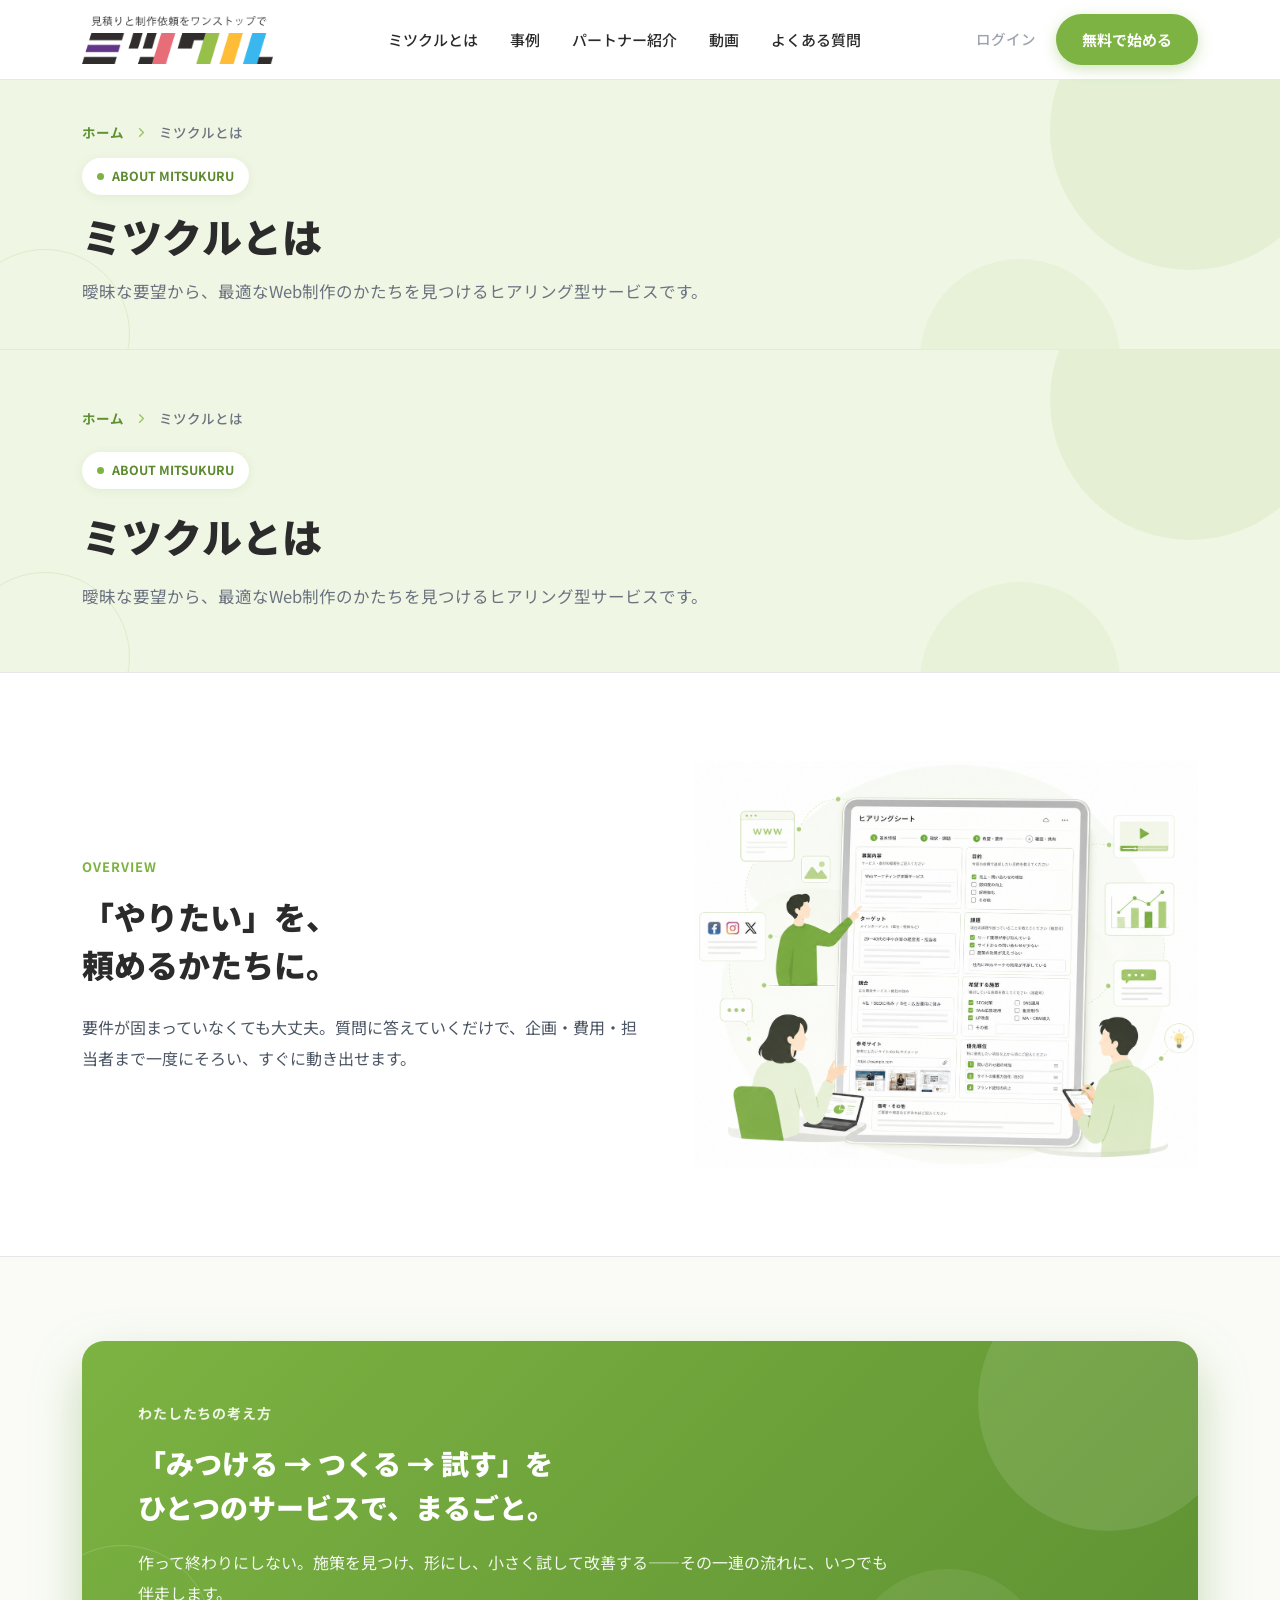
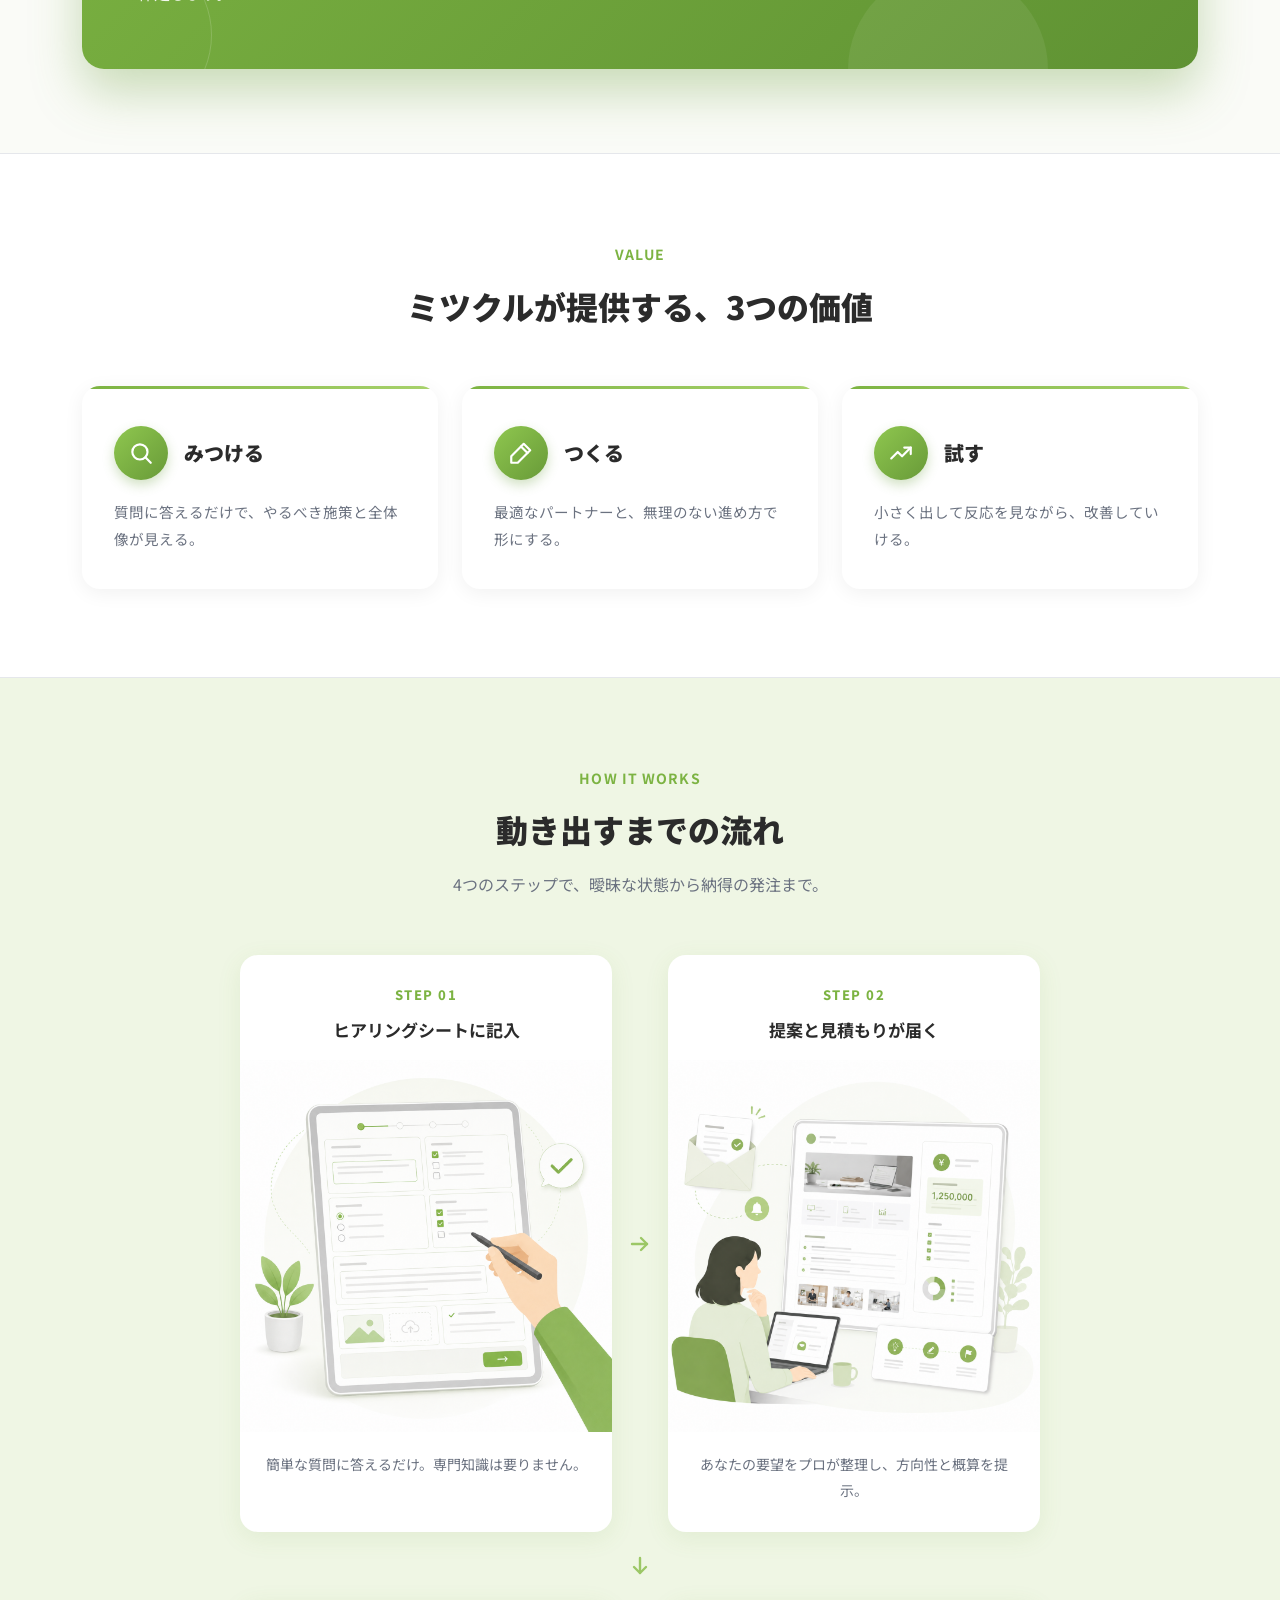
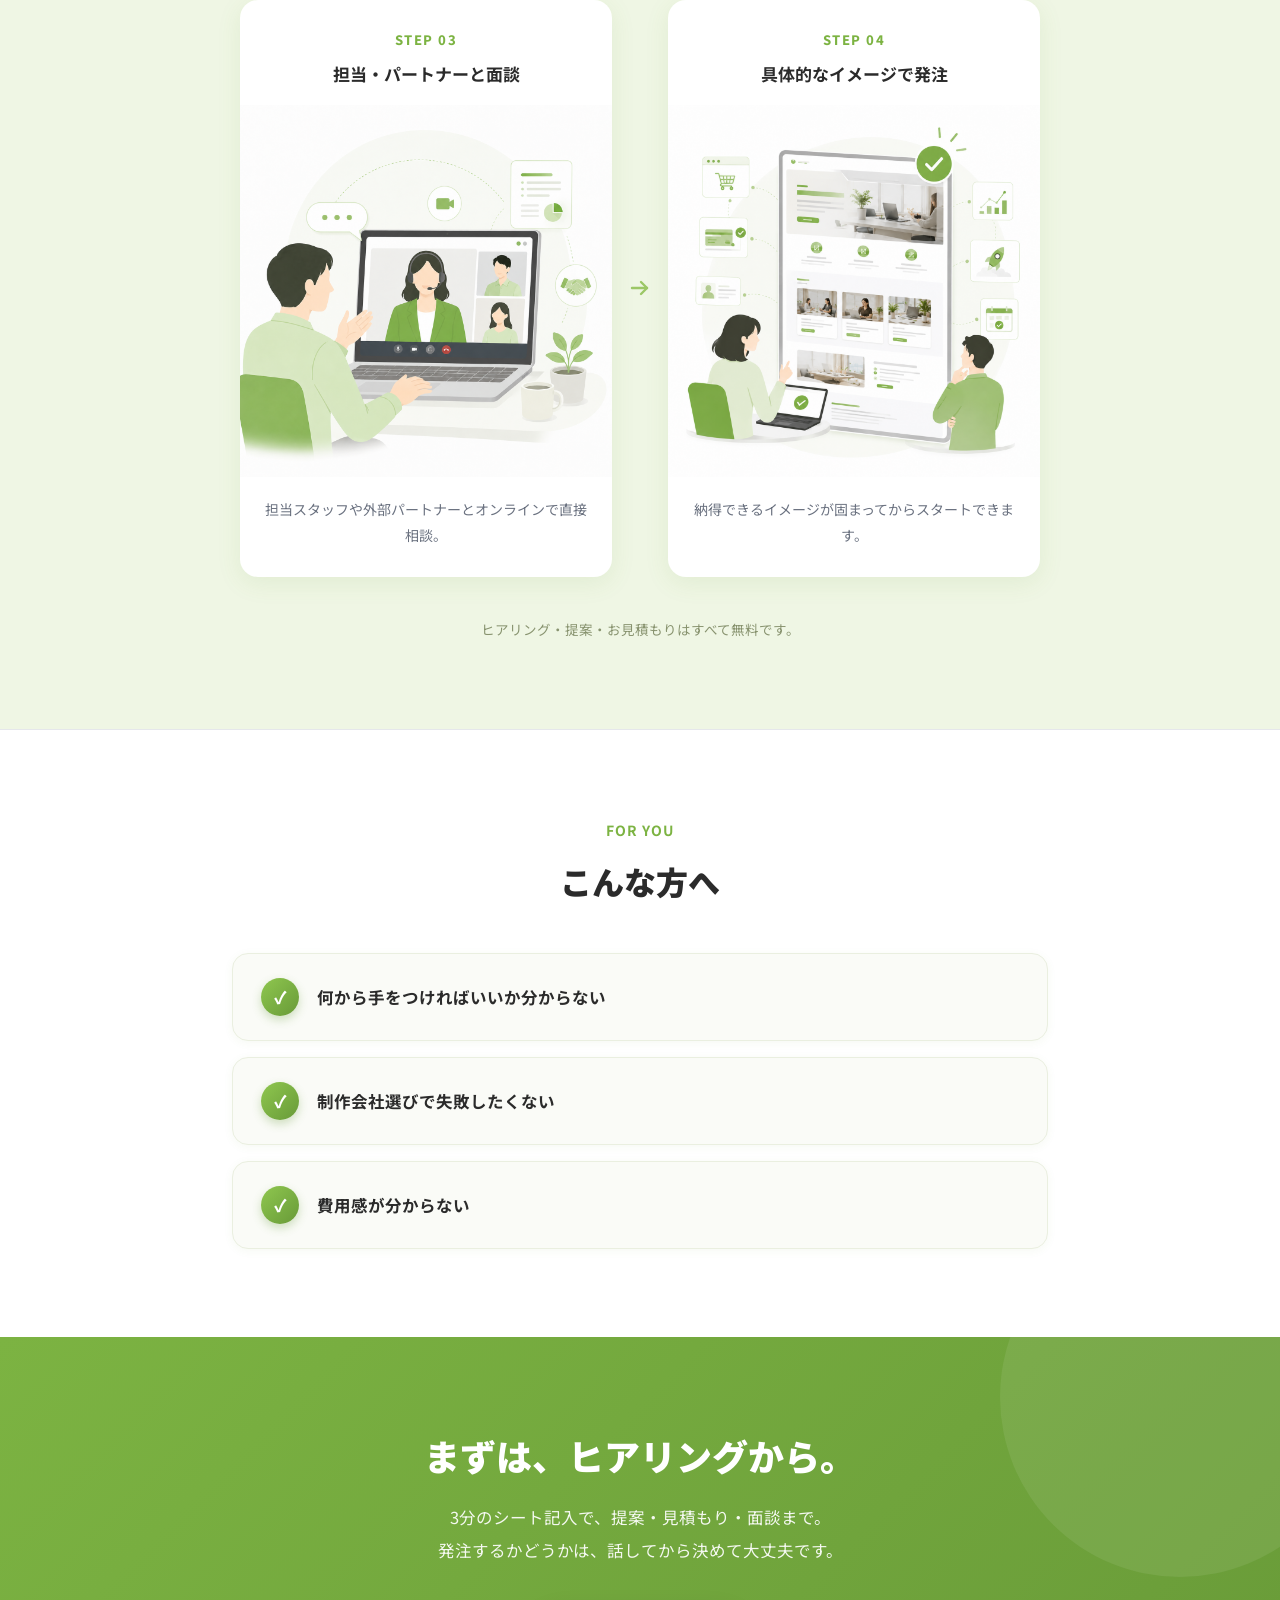
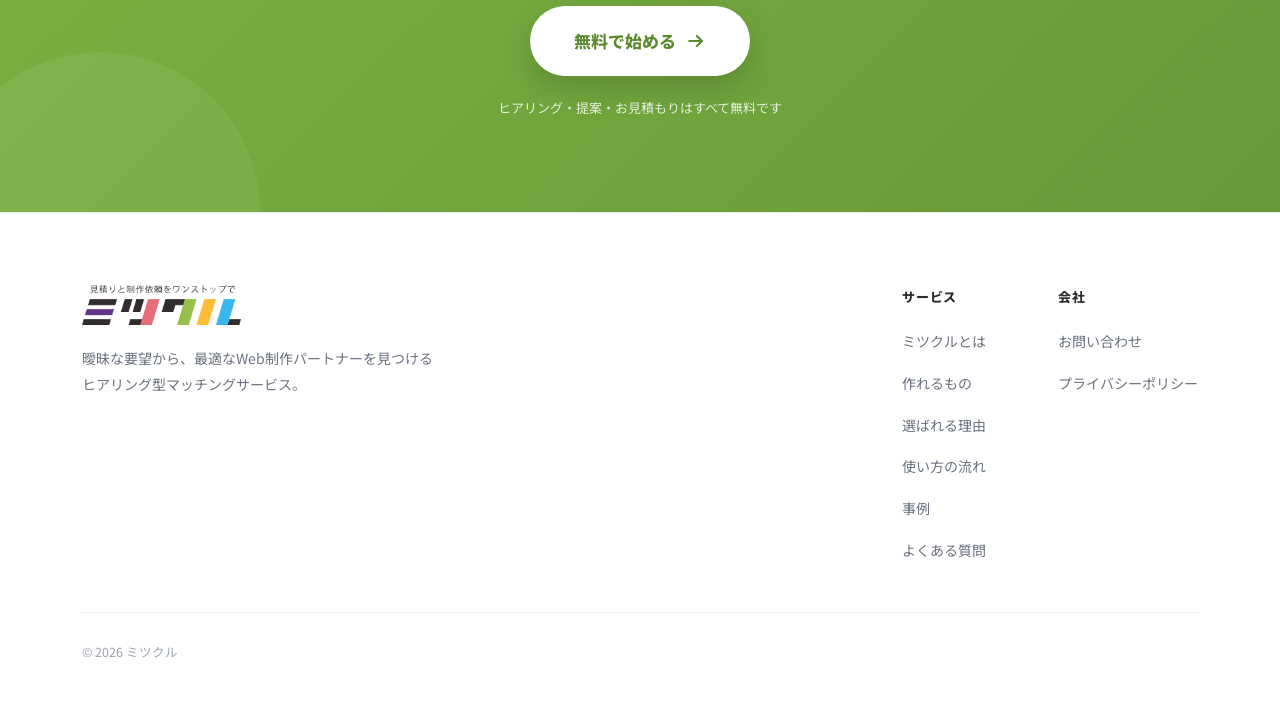
==== commit e825970e: "Merge branch 'main' into claude/epic-curie-jcugnj" ====
--- a/about.html
+++ b/about.html
@@ -88,22 +88,66 @@
             <img src="assets/logo.png" alt="ミツクル — 見積りと制作依頼をワンストップで" style="height: 48px; width: auto; display: block" />
           </a>
 
-          <!-- 中央：メインナビ（デスクトップ） -->
-          <nav class="gnav-desktop" style="display: flex; align-items: center; gap: 32px; font-size: 15px; font-weight: 500">
-            <a href="index.html" style="color: #2b2b2b; text-decoration: none; transition: color 0.18s ease" style-hover="color: #7CB342;">ミツクルとは</a>
-            <a href="cases.html" style="color: #2b2b2b; text-decoration: none; transition: color 0.18s ease" style-hover="color: #7CB342;">事例</a>
-            <a href="partners.html" style="color: #2b2b2b; text-decoration: none; transition: color 0.18s ease" style-hover="color: #7CB342;">パートナー紹介</a>
-            <a href="videos.html" style="color: #2b2b2b; text-decoration: none; transition: color 0.18s ease" style-hover="color: #7CB342;">動画</a>
-            <a href="index.html#faq" style="color: #2b2b2b; text-decoration: none; transition: color 0.18s ease" style-hover="color: #7CB342;">よくある質問</a>
-          </nav>
-
-          <!-- 右側（デスクトップ） -->
-          <div class="gnav-actions" style="display: flex; align-items: center; gap: 20px; flex: none">
-            <a href="login.html" style="font-size: 14.5px; font-weight: 500; color: #9ca3af; text-decoration: none; transition: color 0.18s ease" style-hover="color: #7CB342;">ログイン</a>
-            <a href="hearing.html" style="font-size: 15px; font-weight: 700; color: #ffffff; background: #7cb342; padding: 12px 26px; border-radius: 9999px; text-decoration: none; box-shadow: 0 4px 14px rgba(124, 179, 66, 0.35); transition: background 0.18s ease" style-hover="background: #689A38;"
-              >無料で始める</a
-            >
-          </div>
+
+      <!-- 中央：メインナビ（デスクトップ） -->
+      <nav class="gnav-desktop" style="display: flex; align-items: center; gap: 32px; font-size: 15px; font-weight: 500;">
+        <a href="index.html" style="color: #2B2B2B; text-decoration: none; transition: color .18s ease;" style-hover="color: #7CB342;">ミツクルとは</a>
+        <a href="cases.html" style="color: #2B2B2B; text-decoration: none; transition: color .18s ease;" style-hover="color: #7CB342;">事例</a>
+        <a href="partners.html" style="color: #2B2B2B; text-decoration: none; transition: color .18s ease;" style-hover="color: #7CB342;">パートナー紹介</a>
+        <a href="videos.html" style="color: #2B2B2B; text-decoration: none; transition: color .18s ease;" style-hover="color: #7CB342;">動画</a>
+        <a href="index.html#faq" style="color: #2B2B2B; text-decoration: none; transition: color .18s ease;" style-hover="color: #7CB342;">よくある質問</a>
+      </nav>
+
+      <!-- 右側（デスクトップ） -->
+      <div class="gnav-actions" style="display: flex; align-items: center; gap: 20px; flex: none;">
+        <a href="login.html" style="font-size: 14.5px; font-weight: 500; color: #9CA3AF; text-decoration: none; transition: color .18s ease;" style-hover="color: #7CB342;">ログイン</a>
+        <a href="hearing.html" style="font-size: 15px; font-weight: 700; color: #ffffff; background: #7CB342; padding: 12px 26px; border-radius: 9999px; text-decoration: none; box-shadow: 0 4px 14px rgba(124,179,66,0.35); transition: background .18s ease;" style-hover="background: #689A38;">無料で始める</a>
+      </div>
+
+      <!-- ハンバーガー（モバイル） -->
+      <button type="button" aria-label="メニューを開く" aria-expanded="false" class="gnav-burger" style="display: none; flex: none; width: 44px; height: 44px; align-items: center; justify-content: center; background: transparent; border: none; cursor: pointer; padding: 0;">
+        <span style="position: relative; display: block; width: 24px; height: 18px;">
+          <span style="position: absolute; left: 0; top: 0px; width: 24px; height: 2.5px; border-radius: 2px; background: #2B2B2B; transition: transform .25s ease, top .25s ease, opacity .2s ease; transform: rotate(0deg);"></span>
+          <span style="position: absolute; left: 0; top: 8px; width: 24px; height: 2.5px; border-radius: 2px; background: #2B2B2B; transition: opacity .2s ease; opacity: 1;"></span>
+          <span style="position: absolute; left: 0; top: 16px; width: 24px; height: 2.5px; border-radius: 2px; background: #2B2B2B; transition: transform .25s ease, top .25s ease; transform: rotate(0deg);"></span>
+        </span>
+      </button>
+    </div>
+
+    <!-- モバイルメニュー（開閉） -->
+    <div class="gnav-mobile" style="display: none; border-top: 1px solid #E5E7EB; background: #ffffff;">
+      <nav style="max-width: 1180px; margin: 0 auto; padding: 12px 24px 24px; display: flex; flex-direction: column;">
+        <a href="index.html" style="font-size: 16px; font-weight: 600; color: #2B2B2B; text-decoration: none; padding: 15px 6px; border-bottom: 1px solid #F0F2EC; transition: color .18s ease;" style-hover="color: #7CB342;">ミツクルとは</a>
+        <a href="cases.html" style="font-size: 16px; font-weight: 600; color: #2B2B2B; text-decoration: none; padding: 15px 6px; border-bottom: 1px solid #F0F2EC; transition: color .18s ease;" style-hover="color: #7CB342;">事例</a>
+        <a href="partners.html" style="font-size: 16px; font-weight: 600; color: #2B2B2B; text-decoration: none; padding: 15px 6px; border-bottom: 1px solid #F0F2EC; transition: color .18s ease;" style-hover="color: #7CB342;">パートナー紹介</a>
+        <a href="videos.html" style="font-size: 16px; font-weight: 600; color: #2B2B2B; text-decoration: none; padding: 15px 6px; border-bottom: 1px solid #F0F2EC; transition: color .18s ease;" style-hover="color: #7CB342;">動画</a>
+        <a href="index.html#faq" style="font-size: 16px; font-weight: 600; color: #2B2B2B; text-decoration: none; padding: 15px 6px; border-bottom: 1px solid #F0F2EC; transition: color .18s ease;" style-hover="color: #7CB342;">よくある質問</a>
+        <a href="login.html" style="font-size: 16px; font-weight: 500; color: #9CA3AF; text-decoration: none; padding: 15px 6px; transition: color .18s ease;" style-hover="color: #7CB342;">ログイン</a>
+        <a href="hearing.html" style="margin-top: 14px; text-align: center; font-size: 16px; font-weight: 700; color: #ffffff; background: #7CB342; padding: 15px 26px; border-radius: 9999px; text-decoration: none; box-shadow: 0 4px 14px rgba(124,179,66,0.35);" style-hover="background: #689A38;">無料で始める</a>
+      </nav>
+    </div>
+  </header>
+
+  <!-- ============ ページヘッダー（タイトル + パンくず）============ -->
+  <section style="position: relative; overflow: hidden; background: #EFF6E4; border-bottom: 1px solid #E5E7EB;">
+    <div style="position: absolute; top: -90px; right: -50px; width: 280px; height: 280px; border-radius: 50%; background: rgba(124,179,66,0.10); pointer-events: none;"></div>
+    <div style="position: absolute; bottom: -110px; right: 160px; width: 200px; height: 200px; border-radius: 50%; background: rgba(124,179,66,0.07); pointer-events: none;"></div>
+    <div style="position: absolute; bottom: -70px; left: -40px; width: 170px; height: 170px; border-radius: 50%; border: 1.5px solid rgba(124,179,66,0.16); pointer-events: none;"></div>
+    <div class="page-head" style="position: relative; z-index: 1; max-width: 1180px; margin: 0 auto; padding: 56px 32px 60px;">
+      <nav aria-label="パンくずリスト" style="display: flex; align-items: center; gap: 10px; font-size: 13.5px; font-weight: 500; color: #6B7280; margin-bottom: 22px;">
+        <a href="index.html" style="color: #5F9233; text-decoration: none; font-weight: 700;" style-hover="text-decoration: underline;">ホーム</a>
+        <svg width="15" height="15" viewBox="0 0 24 24" fill="none" stroke="#9CC766" stroke-width="2.4" stroke-linecap="round" stroke-linejoin="round" aria-hidden="true"><polyline points="9 6 15 12 9 18"></polyline></svg>
+        <span style="color: #6B7280;">ミツクルとは</span>
+      </nav>
+      <div style="display: inline-flex; align-items: center; gap: 8px; background: #ffffff; color: #5C8A2E; font-size: 12.5px; font-weight: 700; padding: 7px 15px; border-radius: 9999px; margin-bottom: 18px; box-shadow: 0 2px 10px rgba(104,154,56,0.10);">
+        <span style="width: 7px; height: 7px; border-radius: 50%; background: #7CB342;"></span>
+        ABOUT MITSUKURU
+      </div>
+      <h1 style="font-size: 40px; font-weight: 900; line-height: 1.45; letter-spacing: 0.005em; margin: 0 0 16px;">ミツクルとは</h1>
+      <p style="font-size: 16.5px; color: #6B7280; line-height: 1.9; margin: 0; max-width: 640px;">曖昧な要望から、最適なWeb制作のかたちを見つけるヒアリング型サービスです。</p>
+    </div>
+  </section>
+
 
           <!-- ハンバーガー（モバイル） -->
           <button type="button" aria-label="メニューを開く" aria-expanded="false" class="gnav-burger" style="display: none; flex: none; width: 44px; height: 44px; align-items: center; justify-content: center; background: transparent; border: none; cursor: pointer; padding: 0">
--- a/new_styles.css
+++ b/new_styles.css
@@ -40,6 +40,7 @@
 
 /* ---- layout ---- */
 .container{ max-width:var(--maxw); margin:0 auto; padding:0 20px; }
+.sp-only{ display:none; }
 .container--narrow{ max-width:720px; }
 .section{ padding:64px 0; }
 .section#works{margin:0;}
@@ -108,7 +109,7 @@
 .hero__inner{ display:grid; gap:28px; align-items:center; }
 .badge{ display:inline-flex; align-items:center; gap:8px; background:var(--green-100); color:var(--green-deeper); font-size:13px; font-weight:700; padding:8px 16px; border-radius:9999px; margin-bottom:22px; }
 .badge__dot{ width:7px; height:7px; border-radius:50%; background:var(--green); }
-.hero__title{ font-size:30px; font-weight:900; line-height:1.45; letter-spacing:.005em; margin:0 0 22px; word-break:keep-all; }
+.hero__title{ font-size:30px; font-weight:900; line-height:1.45; letter-spacing:.005em; margin:0 0 22px; word-break:auto-phrase; overflow-wrap:anywhere; }
 .hero__title .hl{ color:var(--green); }
 .hero__lead{ font-size:16px; color:var(--muted); line-height:1.9; margin:0 0 30px; max-width:480px; }
 .ticks{ display:flex; flex-wrap:wrap; gap:20px; margin-top:28px; color:var(--muted); font-size:13px; font-weight:500; }
@@ -117,6 +118,20 @@
 .hero__figure{ margin:0; }
 .hero__figure img{ width:100%; height:auto; }
 .btn-row .btn{ flex:1 1 100%; }
+
+/* スマホ（768px以下）はヒーロー内の表示順を h1 → 画像 → 説明文 → CTA に並び替え。
+   HTMLの並び順は変えず、hero__text を display:contents で展開し order で制御。
+   PC（≥1024）の左テキスト＋右画像の2カラムには影響しない。 */
+@media (max-width:767.98px){
+  .hero__inner{ display:flex; flex-direction:column; align-items:stretch; gap:24px; }
+  .hero__text{ display:contents; }
+  .hero__text .badge{ order:1; align-self:flex-start; margin-bottom:0; }
+  .hero__title{ order:2; margin:0; }
+  .hero__figure{ order:3; }
+  .hero__lead{ order:4; margin:0; max-width:none; }
+  .hero__text .btn-row{ order:5; }
+  .hero__text .ticks{ order:6; margin-top:0; }
+}
 
 /* =========================================================
    お悩み / 価値バナー
@@ -306,11 +321,14 @@
   .section{ padding:92px 0; }
   .section__title,.post_content h2.section__title{ font-size:34px; }
 
-  /* hero：テキスト左＋イラスト右 */
-  .hero{ padding:44px 0 52px; }
-  .hero__inner{ grid-template-columns:0.92fr 1.15fr; gap:48px; }
+  /* hero：テキスト左＋イラスト右（画像を大きく・上下の余白を圧縮） */
+  .hero{ padding:24px 0 32px; }
+  .hero__inner{ grid-template-columns:minmax(0,620px) minmax(0,1fr); gap:40px; align-items:stretch; }
+  .hero__text{ align-self:center; }
   .hero__title{ font-size:40px; }
   .hero__lead{ font-size:17px; }
+  .hero__figure{ align-self:stretch; display:flex; align-items:center; justify-content:center; }
+  .hero__figure img{ width:100%; height:auto; max-height:100%; object-fit:contain; display:block; }
 
   /* 使い方：横並び＋右向き矢印 */
   .flow,.post_content .flow{ flex-direction:row; align-items:stretch; max-width:none; }
@@ -355,3 +373,84 @@
 .gnav-burger[aria-expanded="true"] span span:nth-child(1) { top: 8px !important; transform: rotate(45deg) !important; }
 .gnav-burger[aria-expanded="true"] span span:nth-child(2) { opacity: 0 !important; }
 .gnav-burger[aria-expanded="true"] span span:nth-child(3) { top: 8px !important; transform: rotate(-45deg) !important; }
+
+/* =========================================================
+   SP（768px以下）追加調整：見出し縮小・横スワイプ・縦長の圧縮
+   （※ ベース定義より後に置き、SPで確実に上書きする）
+   ========================================================= */
+@media (max-width:767.98px){
+  /* 4) 「作れるもの」h2 を「作りたいものは、」で改行（SPのみ） */
+  br.sp-only{ display:inline; }
+
+  /* 6) ヒーローh1をSPで1px小さく（PC/タブレットは据え置き） */
+  .hero__title{ font-size:29px; }
+
+  /* 7/A) 「ミツクルなら」のキャッチをSPで小さく＋余白を詰め、各行を1行に収める
+     （既存の<br>で「を」の後ろを改行。PCは現状の2行を維持）
+     見出し・ボタンともフォントを下げ、320px幅でも各行が折り返さないようにする */
+  .bridge{ padding:26px 20px; gap:18px; }
+  .bridge__label{ font-size:13px; margin-bottom:8px; }
+  .bridge__lead{ font-size:14px; line-height:1.65; }
+  .bridge .btn{ font-size:14px; padding:13px 24px; }
+
+  /* 9) SPの縦長を圧縮：セクション余白・見出し下・ヒーロー・画像枠を詰める */
+  .section{ padding:44px 0; }
+  .section__head{ margin-bottom:28px; }
+  .hero{ padding:20px 0 28px; }
+  .hero__figure img{ width:auto; max-width:100%; max-height:248px; margin:0 auto; display:block; }
+  .pain-card__thumb,.why-card__thumb{ aspect-ratio:16/10; }
+  .pain-card__thumb{ margin-bottom:16px; }
+  .pain-grid,.why-grid{ gap:18px; }
+
+  /* 8) 「作れるもの」をSPのみ横スワイプ（カルーセル）。PC/タブレットはグリッド維持 */
+  .make-grid,.post_content .make-grid{
+    display:flex; grid-template-columns:none; gap:14px;
+    overflow-x:auto; -webkit-overflow-scrolling:touch;
+    scroll-snap-type:x mandatory;
+    margin:0 -20px; padding:4px 20px 14px;
+    scrollbar-width:none;
+  }
+  .make-grid::-webkit-scrollbar{ display:none; }
+  .make-card{ flex:0 0 48%; scroll-snap-align:start; }
+  /* 狭いカード幅でもタイトルが切れないよう、見出しを縦積み＋折返し可に */
+  .make-card__body{ padding:18px 18px 22px; }
+  .make-card__head{ flex-direction:column; align-items:flex-start; gap:10px; padding-bottom:10px; }
+  .make-card__head h3{ word-break:auto-phrase; overflow-wrap:anywhere; }
+}
+
+/* =========================================================
+   10) SP（768px以下）：ご利用の流れを 2×2 の田の字グリッドに
+   （矢印は非表示。番号 STEP 01〜04 で順序が分かる。PC/タブレットは横並び＋矢印を維持）
+   ========================================================= */
+@media (max-width:767.98px){
+  .flow,.post_content .flow{ display:grid; grid-template-columns:1fr 1fr; gap:14px; max-width:none; align-items:stretch; }
+  .flow .step{ width:auto; }
+  .flow__arrow{ display:none; }
+  /* 2列幅でも崩れないよう余白・文字サイズを調整 */
+  .step__head{ padding:16px 14px 10px; }
+  .step__no{ font-size:11px; letter-spacing:.08em; margin-bottom:6px; }
+  .step__head h3{ font-size:14.5px; line-height:1.45; word-break:auto-phrase; overflow-wrap:anywhere; }
+  .step p{ padding:12px 14px 18px; font-size:12.5px; line-height:1.8; }
+}
+
+/* =========================================================
+   11) 下層ページ共通：ページヘッダー（緑背景のタイトル帯）の高さを詰める
+   - 対象は index 以外の全下層ページ（.page-head を付与）
+   - PC は上下paddingと内部marginを 2〜3割カット
+   - SP（768px以下）は約半分の高さまで圧縮し、h1 も少し小さく
+   - 文言・色は変更せず、縦の余白（高さ）だけ調整
+   - インラインstyle を上書きするため !important を使用
+   ========================================================= */
+.page-head{ padding-top:40px !important; padding-bottom:42px !important; }
+.page-head > nav{ margin-bottom:14px !important; }      /* パンくず */
+.page-head > nav + div{ margin-bottom:12px !important; } /* ラベル（バッジ）*/
+.page-head > div:first-child{ margin-bottom:9px !important; } /* ラベル（mypage 等、navなし）*/
+.page-head h1{ margin-bottom:11px !important; }
+
+@media (max-width:767.98px){
+  .page-head{ padding-top:22px !important; padding-bottom:24px !important; }
+  .page-head > nav{ margin-bottom:10px !important; }
+  .page-head > nav + div{ margin-bottom:9px !important; }
+  .page-head > div:first-child{ margin-bottom:7px !important; }
+  .page-head h1{ font-size:26px !important; line-height:1.4 !important; margin-bottom:8px !important; }
+}
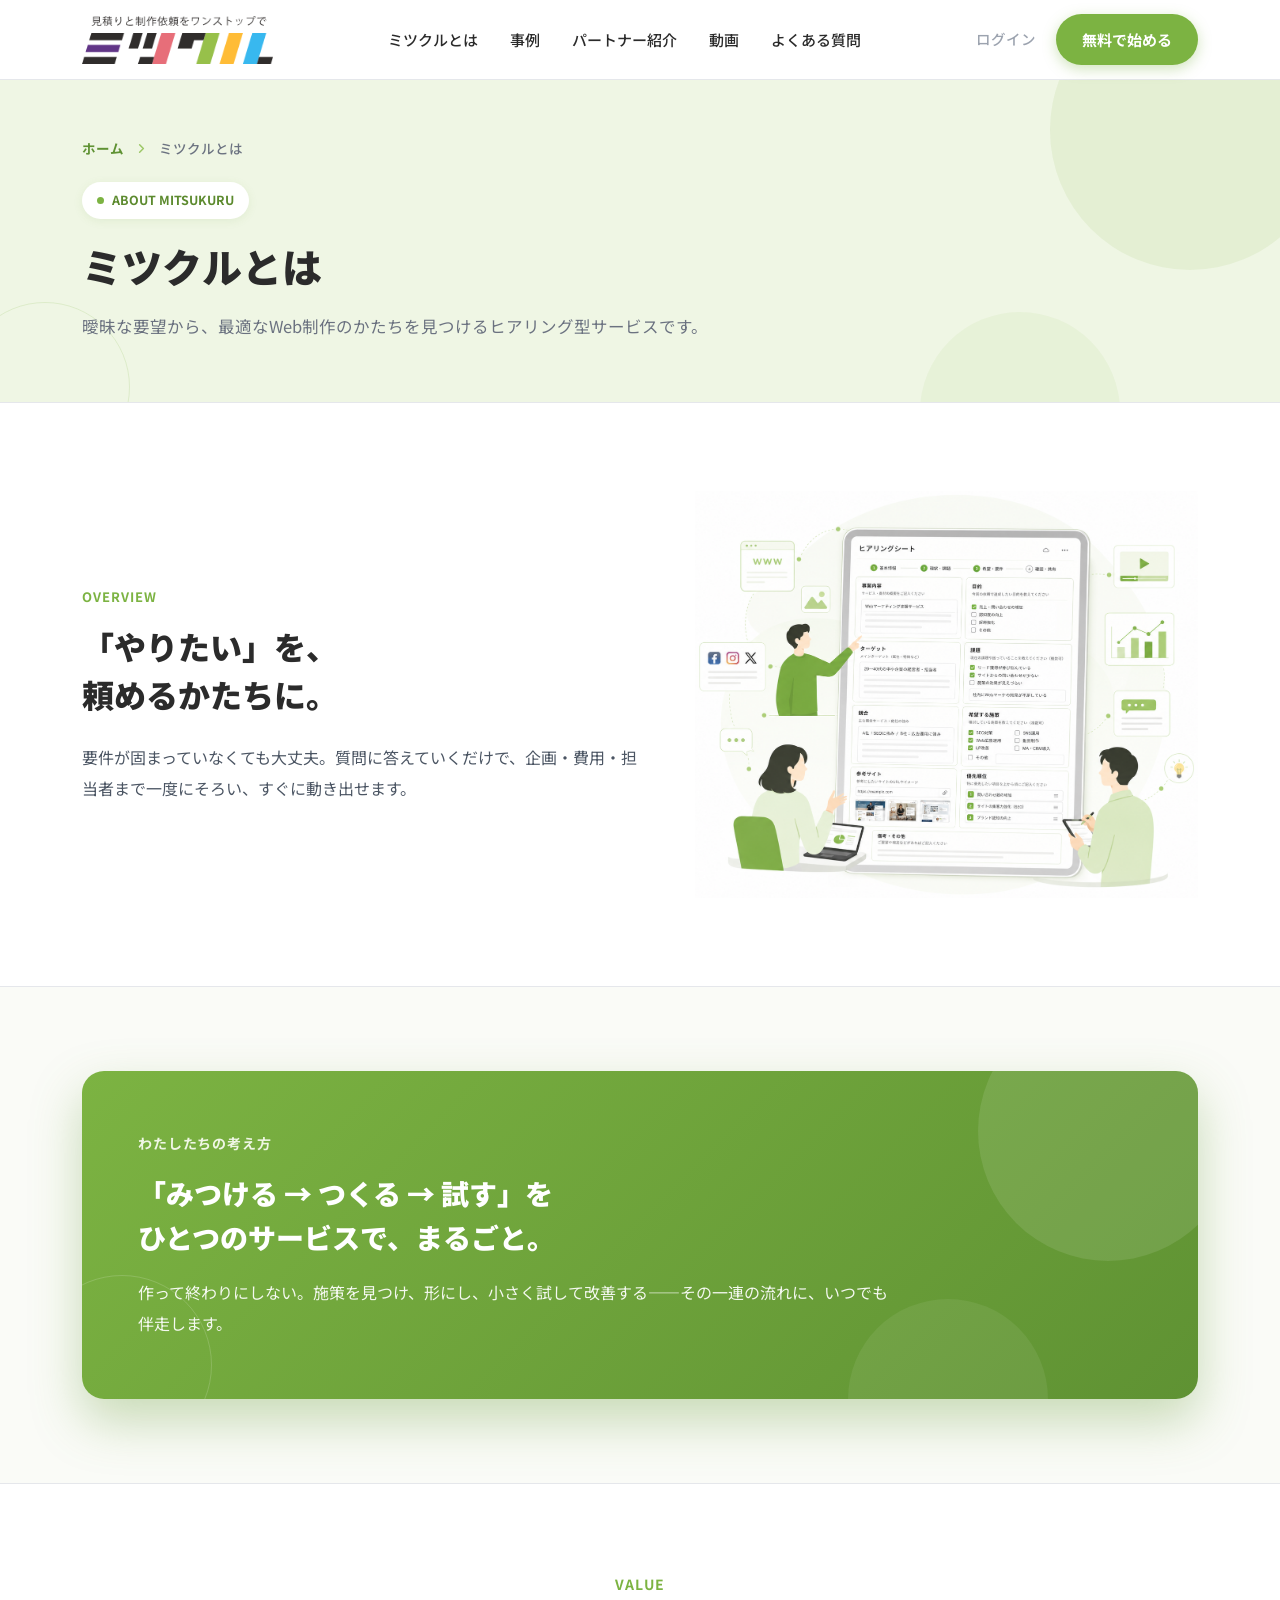
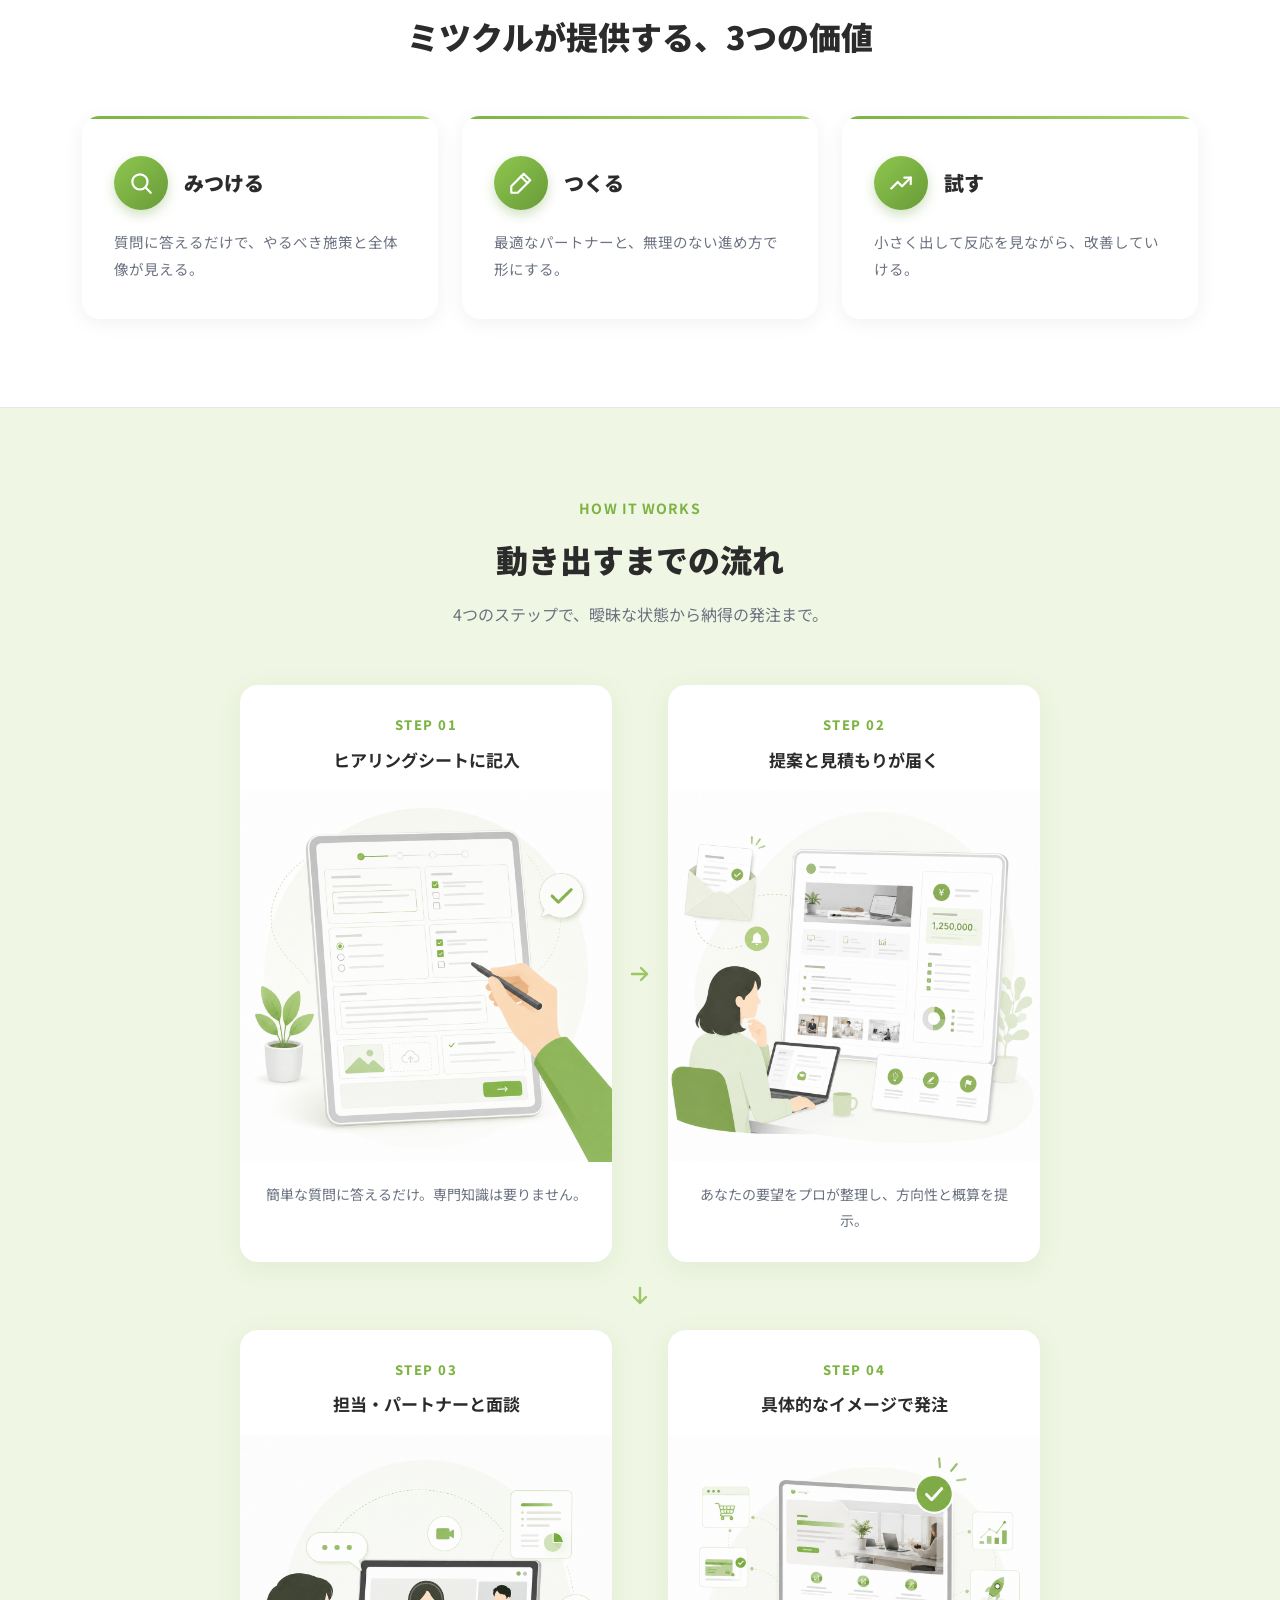
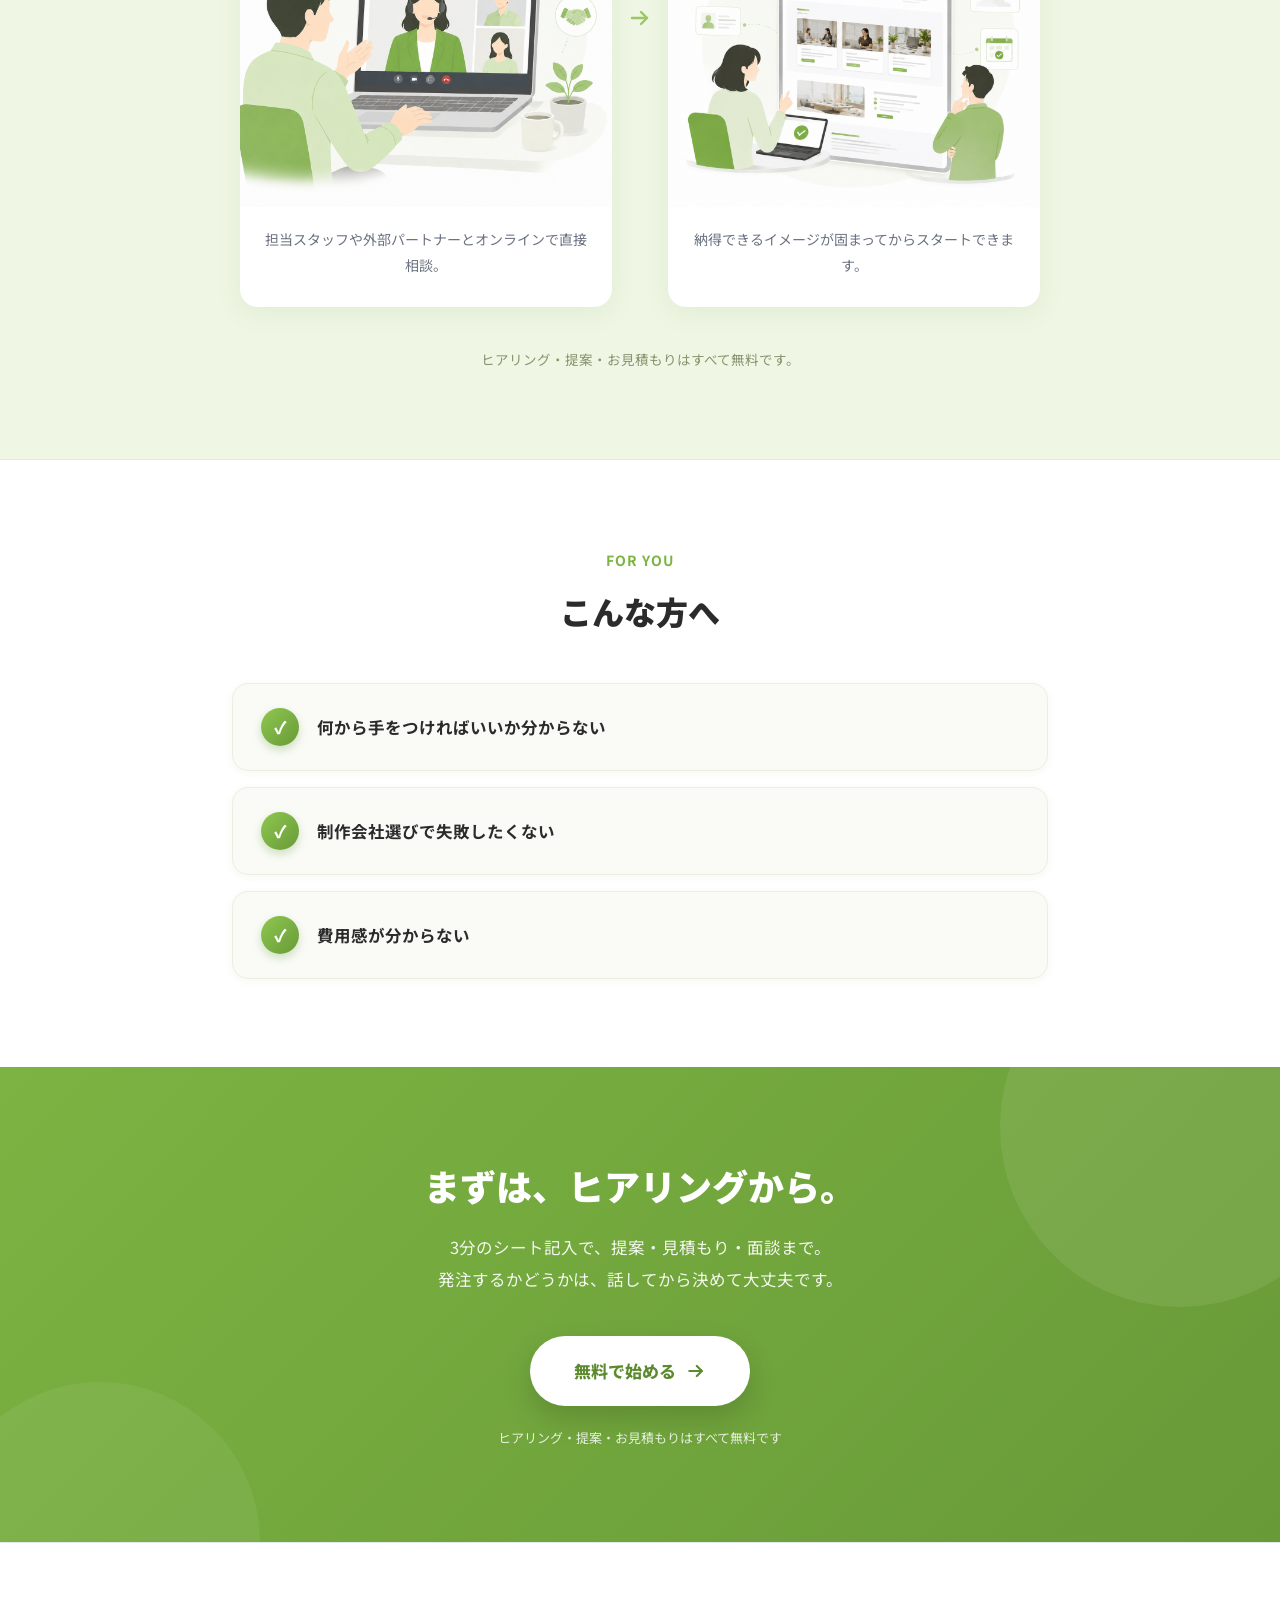
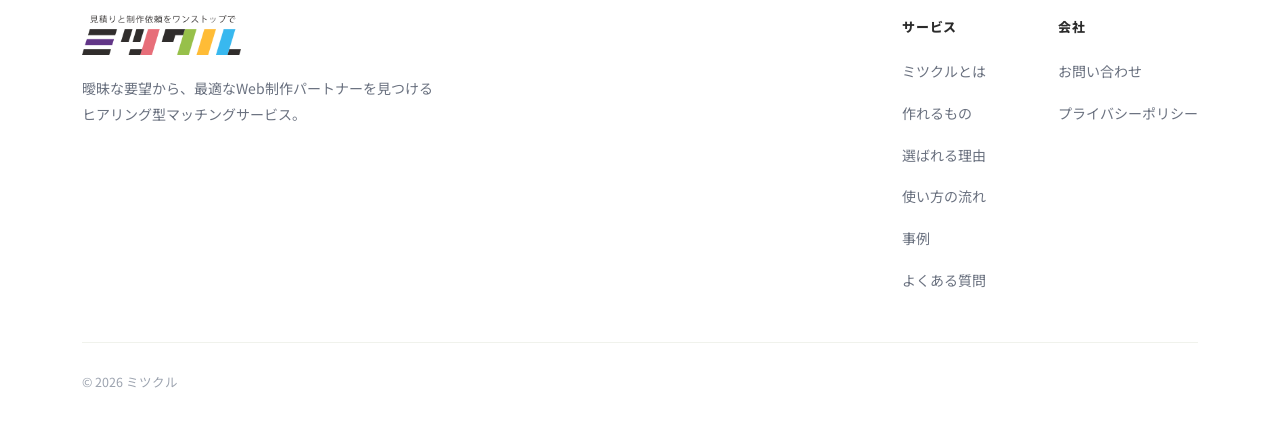
==== commit 9a15cd6d: "wp反映" ====
--- a/about.html
+++ b/about.html
@@ -88,66 +88,22 @@
             <img src="assets/logo.png" alt="ミツクル — 見積りと制作依頼をワンストップで" style="height: 48px; width: auto; display: block" />
           </a>
 
-
-      <!-- 中央：メインナビ（デスクトップ） -->
-      <nav class="gnav-desktop" style="display: flex; align-items: center; gap: 32px; font-size: 15px; font-weight: 500;">
-        <a href="index.html" style="color: #2B2B2B; text-decoration: none; transition: color .18s ease;" style-hover="color: #7CB342;">ミツクルとは</a>
-        <a href="cases.html" style="color: #2B2B2B; text-decoration: none; transition: color .18s ease;" style-hover="color: #7CB342;">事例</a>
-        <a href="partners.html" style="color: #2B2B2B; text-decoration: none; transition: color .18s ease;" style-hover="color: #7CB342;">パートナー紹介</a>
-        <a href="videos.html" style="color: #2B2B2B; text-decoration: none; transition: color .18s ease;" style-hover="color: #7CB342;">動画</a>
-        <a href="index.html#faq" style="color: #2B2B2B; text-decoration: none; transition: color .18s ease;" style-hover="color: #7CB342;">よくある質問</a>
-      </nav>
-
-      <!-- 右側（デスクトップ） -->
-      <div class="gnav-actions" style="display: flex; align-items: center; gap: 20px; flex: none;">
-        <a href="login.html" style="font-size: 14.5px; font-weight: 500; color: #9CA3AF; text-decoration: none; transition: color .18s ease;" style-hover="color: #7CB342;">ログイン</a>
-        <a href="hearing.html" style="font-size: 15px; font-weight: 700; color: #ffffff; background: #7CB342; padding: 12px 26px; border-radius: 9999px; text-decoration: none; box-shadow: 0 4px 14px rgba(124,179,66,0.35); transition: background .18s ease;" style-hover="background: #689A38;">無料で始める</a>
-      </div>
-
-      <!-- ハンバーガー（モバイル） -->
-      <button type="button" aria-label="メニューを開く" aria-expanded="false" class="gnav-burger" style="display: none; flex: none; width: 44px; height: 44px; align-items: center; justify-content: center; background: transparent; border: none; cursor: pointer; padding: 0;">
-        <span style="position: relative; display: block; width: 24px; height: 18px;">
-          <span style="position: absolute; left: 0; top: 0px; width: 24px; height: 2.5px; border-radius: 2px; background: #2B2B2B; transition: transform .25s ease, top .25s ease, opacity .2s ease; transform: rotate(0deg);"></span>
-          <span style="position: absolute; left: 0; top: 8px; width: 24px; height: 2.5px; border-radius: 2px; background: #2B2B2B; transition: opacity .2s ease; opacity: 1;"></span>
-          <span style="position: absolute; left: 0; top: 16px; width: 24px; height: 2.5px; border-radius: 2px; background: #2B2B2B; transition: transform .25s ease, top .25s ease; transform: rotate(0deg);"></span>
-        </span>
-      </button>
-    </div>
-
-    <!-- モバイルメニュー（開閉） -->
-    <div class="gnav-mobile" style="display: none; border-top: 1px solid #E5E7EB; background: #ffffff;">
-      <nav style="max-width: 1180px; margin: 0 auto; padding: 12px 24px 24px; display: flex; flex-direction: column;">
-        <a href="index.html" style="font-size: 16px; font-weight: 600; color: #2B2B2B; text-decoration: none; padding: 15px 6px; border-bottom: 1px solid #F0F2EC; transition: color .18s ease;" style-hover="color: #7CB342;">ミツクルとは</a>
-        <a href="cases.html" style="font-size: 16px; font-weight: 600; color: #2B2B2B; text-decoration: none; padding: 15px 6px; border-bottom: 1px solid #F0F2EC; transition: color .18s ease;" style-hover="color: #7CB342;">事例</a>
-        <a href="partners.html" style="font-size: 16px; font-weight: 600; color: #2B2B2B; text-decoration: none; padding: 15px 6px; border-bottom: 1px solid #F0F2EC; transition: color .18s ease;" style-hover="color: #7CB342;">パートナー紹介</a>
-        <a href="videos.html" style="font-size: 16px; font-weight: 600; color: #2B2B2B; text-decoration: none; padding: 15px 6px; border-bottom: 1px solid #F0F2EC; transition: color .18s ease;" style-hover="color: #7CB342;">動画</a>
-        <a href="index.html#faq" style="font-size: 16px; font-weight: 600; color: #2B2B2B; text-decoration: none; padding: 15px 6px; border-bottom: 1px solid #F0F2EC; transition: color .18s ease;" style-hover="color: #7CB342;">よくある質問</a>
-        <a href="login.html" style="font-size: 16px; font-weight: 500; color: #9CA3AF; text-decoration: none; padding: 15px 6px; transition: color .18s ease;" style-hover="color: #7CB342;">ログイン</a>
-        <a href="hearing.html" style="margin-top: 14px; text-align: center; font-size: 16px; font-weight: 700; color: #ffffff; background: #7CB342; padding: 15px 26px; border-radius: 9999px; text-decoration: none; box-shadow: 0 4px 14px rgba(124,179,66,0.35);" style-hover="background: #689A38;">無料で始める</a>
-      </nav>
-    </div>
-  </header>
-
-  <!-- ============ ページヘッダー（タイトル + パンくず）============ -->
-  <section style="position: relative; overflow: hidden; background: #EFF6E4; border-bottom: 1px solid #E5E7EB;">
-    <div style="position: absolute; top: -90px; right: -50px; width: 280px; height: 280px; border-radius: 50%; background: rgba(124,179,66,0.10); pointer-events: none;"></div>
-    <div style="position: absolute; bottom: -110px; right: 160px; width: 200px; height: 200px; border-radius: 50%; background: rgba(124,179,66,0.07); pointer-events: none;"></div>
-    <div style="position: absolute; bottom: -70px; left: -40px; width: 170px; height: 170px; border-radius: 50%; border: 1.5px solid rgba(124,179,66,0.16); pointer-events: none;"></div>
-    <div class="page-head" style="position: relative; z-index: 1; max-width: 1180px; margin: 0 auto; padding: 56px 32px 60px;">
-      <nav aria-label="パンくずリスト" style="display: flex; align-items: center; gap: 10px; font-size: 13.5px; font-weight: 500; color: #6B7280; margin-bottom: 22px;">
-        <a href="index.html" style="color: #5F9233; text-decoration: none; font-weight: 700;" style-hover="text-decoration: underline;">ホーム</a>
-        <svg width="15" height="15" viewBox="0 0 24 24" fill="none" stroke="#9CC766" stroke-width="2.4" stroke-linecap="round" stroke-linejoin="round" aria-hidden="true"><polyline points="9 6 15 12 9 18"></polyline></svg>
-        <span style="color: #6B7280;">ミツクルとは</span>
-      </nav>
-      <div style="display: inline-flex; align-items: center; gap: 8px; background: #ffffff; color: #5C8A2E; font-size: 12.5px; font-weight: 700; padding: 7px 15px; border-radius: 9999px; margin-bottom: 18px; box-shadow: 0 2px 10px rgba(104,154,56,0.10);">
-        <span style="width: 7px; height: 7px; border-radius: 50%; background: #7CB342;"></span>
-        ABOUT MITSUKURU
-      </div>
-      <h1 style="font-size: 40px; font-weight: 900; line-height: 1.45; letter-spacing: 0.005em; margin: 0 0 16px;">ミツクルとは</h1>
-      <p style="font-size: 16.5px; color: #6B7280; line-height: 1.9; margin: 0; max-width: 640px;">曖昧な要望から、最適なWeb制作のかたちを見つけるヒアリング型サービスです。</p>
-    </div>
-  </section>
-
+          <!-- 中央：メインナビ（デスクトップ） -->
+          <nav class="gnav-desktop" style="display: flex; align-items: center; gap: 32px; font-size: 15px; font-weight: 500">
+            <a href="index.html" style="color: #2b2b2b; text-decoration: none; transition: color 0.18s ease" style-hover="color: #7CB342;">ミツクルとは</a>
+            <a href="cases.html" style="color: #2b2b2b; text-decoration: none; transition: color 0.18s ease" style-hover="color: #7CB342;">事例</a>
+            <a href="partners.html" style="color: #2b2b2b; text-decoration: none; transition: color 0.18s ease" style-hover="color: #7CB342;">パートナー紹介</a>
+            <a href="videos.html" style="color: #2b2b2b; text-decoration: none; transition: color 0.18s ease" style-hover="color: #7CB342;">動画</a>
+            <a href="index.html#faq" style="color: #2b2b2b; text-decoration: none; transition: color 0.18s ease" style-hover="color: #7CB342;">よくある質問</a>
+          </nav>
+
+          <!-- 右側（デスクトップ） -->
+          <div class="gnav-actions" style="display: flex; align-items: center; gap: 20px; flex: none">
+            <a href="login.html" style="font-size: 14.5px; font-weight: 500; color: #9ca3af; text-decoration: none; transition: color 0.18s ease" style-hover="color: #7CB342;">ログイン</a>
+            <a href="hearing.html" style="font-size: 15px; font-weight: 700; color: #ffffff; background: #7cb342; padding: 12px 26px; border-radius: 9999px; text-decoration: none; box-shadow: 0 4px 14px rgba(124, 179, 66, 0.35); transition: background 0.18s ease" style-hover="background: #689A38;"
+              >無料で始める</a
+            >
+          </div>
 
           <!-- ハンバーガー（モバイル） -->
           <button type="button" aria-label="メニューを開く" aria-expanded="false" class="gnav-burger" style="display: none; flex: none; width: 44px; height: 44px; align-items: center; justify-content: center; background: transparent; border: none; cursor: pointer; padding: 0">
--- a/new_styles.css
+++ b/new_styles.css
@@ -109,7 +109,7 @@
 .hero__inner{ display:grid; gap:28px; align-items:center; }
 .badge{ display:inline-flex; align-items:center; gap:8px; background:var(--green-100); color:var(--green-deeper); font-size:13px; font-weight:700; padding:8px 16px; border-radius:9999px; margin-bottom:22px; }
 .badge__dot{ width:7px; height:7px; border-radius:50%; background:var(--green); }
-.hero__title{ font-size:30px; font-weight:900; line-height:1.45; letter-spacing:.005em; margin:0 0 22px; word-break:auto-phrase; overflow-wrap:anywhere; }
+.hero__title,.post_content .hero__title{ font-size:30px; font-weight:900; line-height:1.45; letter-spacing:.005em; margin:0 0 22px; word-break:auto-phrase; overflow-wrap:anywhere; }
 .hero__title .hl{ color:var(--green); }
 .hero__lead{ font-size:16px; color:var(--muted); line-height:1.9; margin:0 0 30px; max-width:480px; }
 .ticks{ display:flex; flex-wrap:wrap; gap:20px; margin-top:28px; color:var(--muted); font-size:13px; font-weight:500; }
@@ -136,7 +136,7 @@
 /* =========================================================
    お悩み / 価値バナー
    ========================================================= */
-.pain-grid{ display:grid; grid-template-columns:repeat(auto-fit, minmax(270px,1fr)); gap:24px; }
+.pain-grid{ display:grid; grid-template-columns:repeat(auto-fit, minmax(270px,1fr)); gap:24px; padding-left:0; }
 .pain-card{ position:relative; overflow:hidden; background:#fff; border-radius:18px; padding:36px 28px 32px; box-shadow:0 4px 20px rgba(0,0,0,.06); transition:box-shadow .28s ease, transform .28s ease; }
 .pain-card:hover{ box-shadow:0 16px 36px rgba(124,179,66,.20); transform:translateY(-4px); }
 .pain-card__bar{ position:absolute; top:0; left:0; right:0; height:3px; background:linear-gradient(90deg, var(--green) 0%, var(--green-soft) 100%); }
@@ -220,8 +220,8 @@
 /* =========================================================
    パートナー
    ========================================================= */
-.partner-grid,.post_content .partner-grid{ display:grid; grid-template-columns:repeat(2, 1fr); gap:22px; }
-.partner-card{ display:flex; flex-direction:column; align-items:center; text-align:center; background:#fff; border-radius:18px; padding:30px 18px; box-shadow:0 6px 24px rgba(104,154,56,.10); transition:box-shadow .28s ease, transform .28s ease; }
+.partner-grid,.post_content .partner-grid{ display:grid; grid-template-columns:repeat(2, 1fr); gap:22px; padding:0; }
+.partner-card,.post_content .partner-card{ display:flex; flex-direction:column; align-items:center; text-align:center; background:#fff; border-radius:18px; padding:30px 18px; box-shadow:0 6px 24px rgba(104,154,56,.10); transition:box-shadow .28s ease, transform .28s ease; margin:0; }
 .partner-card:hover{ box-shadow:0 18px 40px rgba(124,179,66,.22); transform:translateY(-5px); }
 .partner-card__avatar{ width:80px; height:80px; border-radius:50%; overflow:hidden; background:#fff; box-shadow:0 6px 16px rgba(104,154,56,.18); margin-bottom:16px; }
 .partner-card__avatar img{ width:100%; height:100%; object-fit:cover; }
@@ -302,7 +302,7 @@
 
   /* hero */
   .hero{ padding:44px 0 52px; }
-  .hero__title{ font-size:34px; }
+  .hero__title,.post_content .hero__title{ font-size:34px; }
   .btn-row .btn{ flex:0 0 auto; }
 
   /* value bridge / partners */
@@ -325,7 +325,7 @@
   .hero{ padding:24px 0 32px; }
   .hero__inner{ grid-template-columns:minmax(0,620px) minmax(0,1fr); gap:40px; align-items:stretch; }
   .hero__text{ align-self:center; }
-  .hero__title{ font-size:40px; }
+  .hero__title,.post_content .hero__title{ font-size:40px; }
   .hero__lead{ font-size:17px; }
   .hero__figure{ align-self:stretch; display:flex; align-items:center; justify-content:center; }
   .hero__figure img{ width:100%; height:auto; max-height:100%; object-fit:contain; display:block; }
